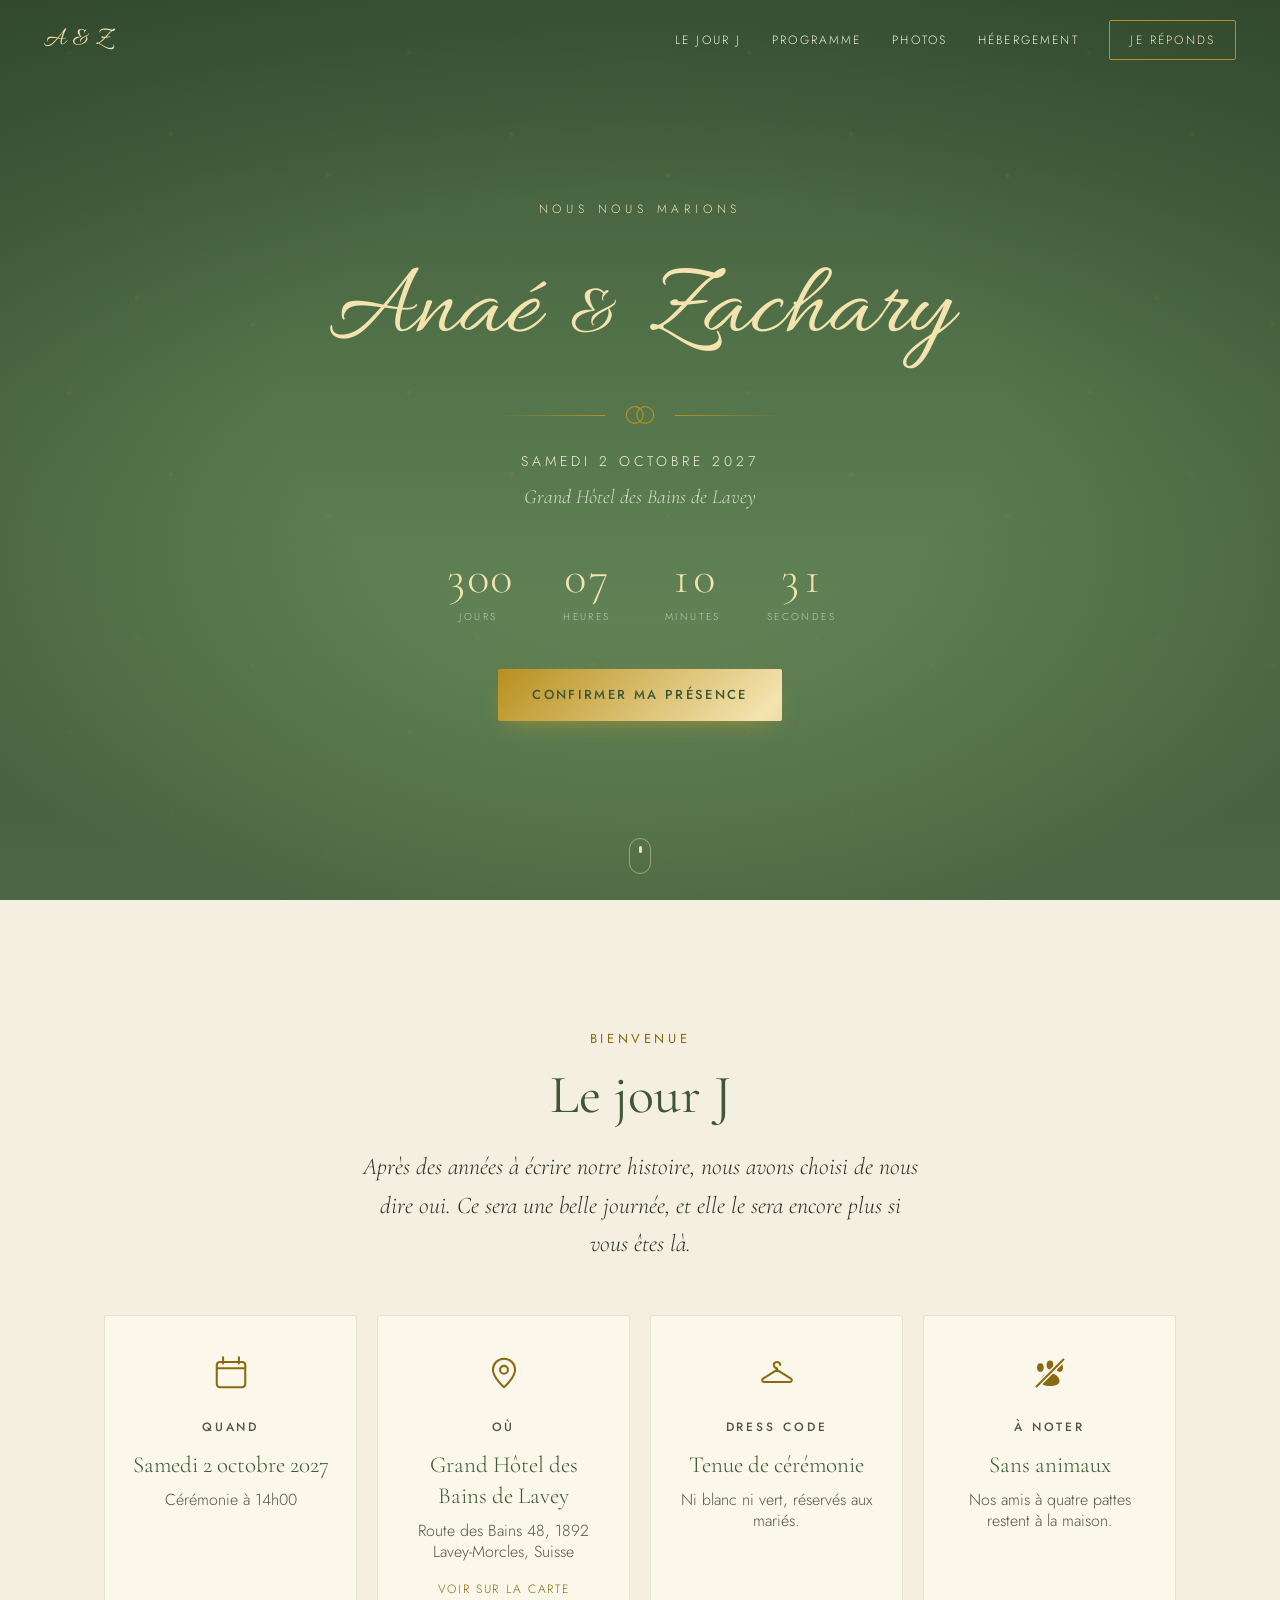
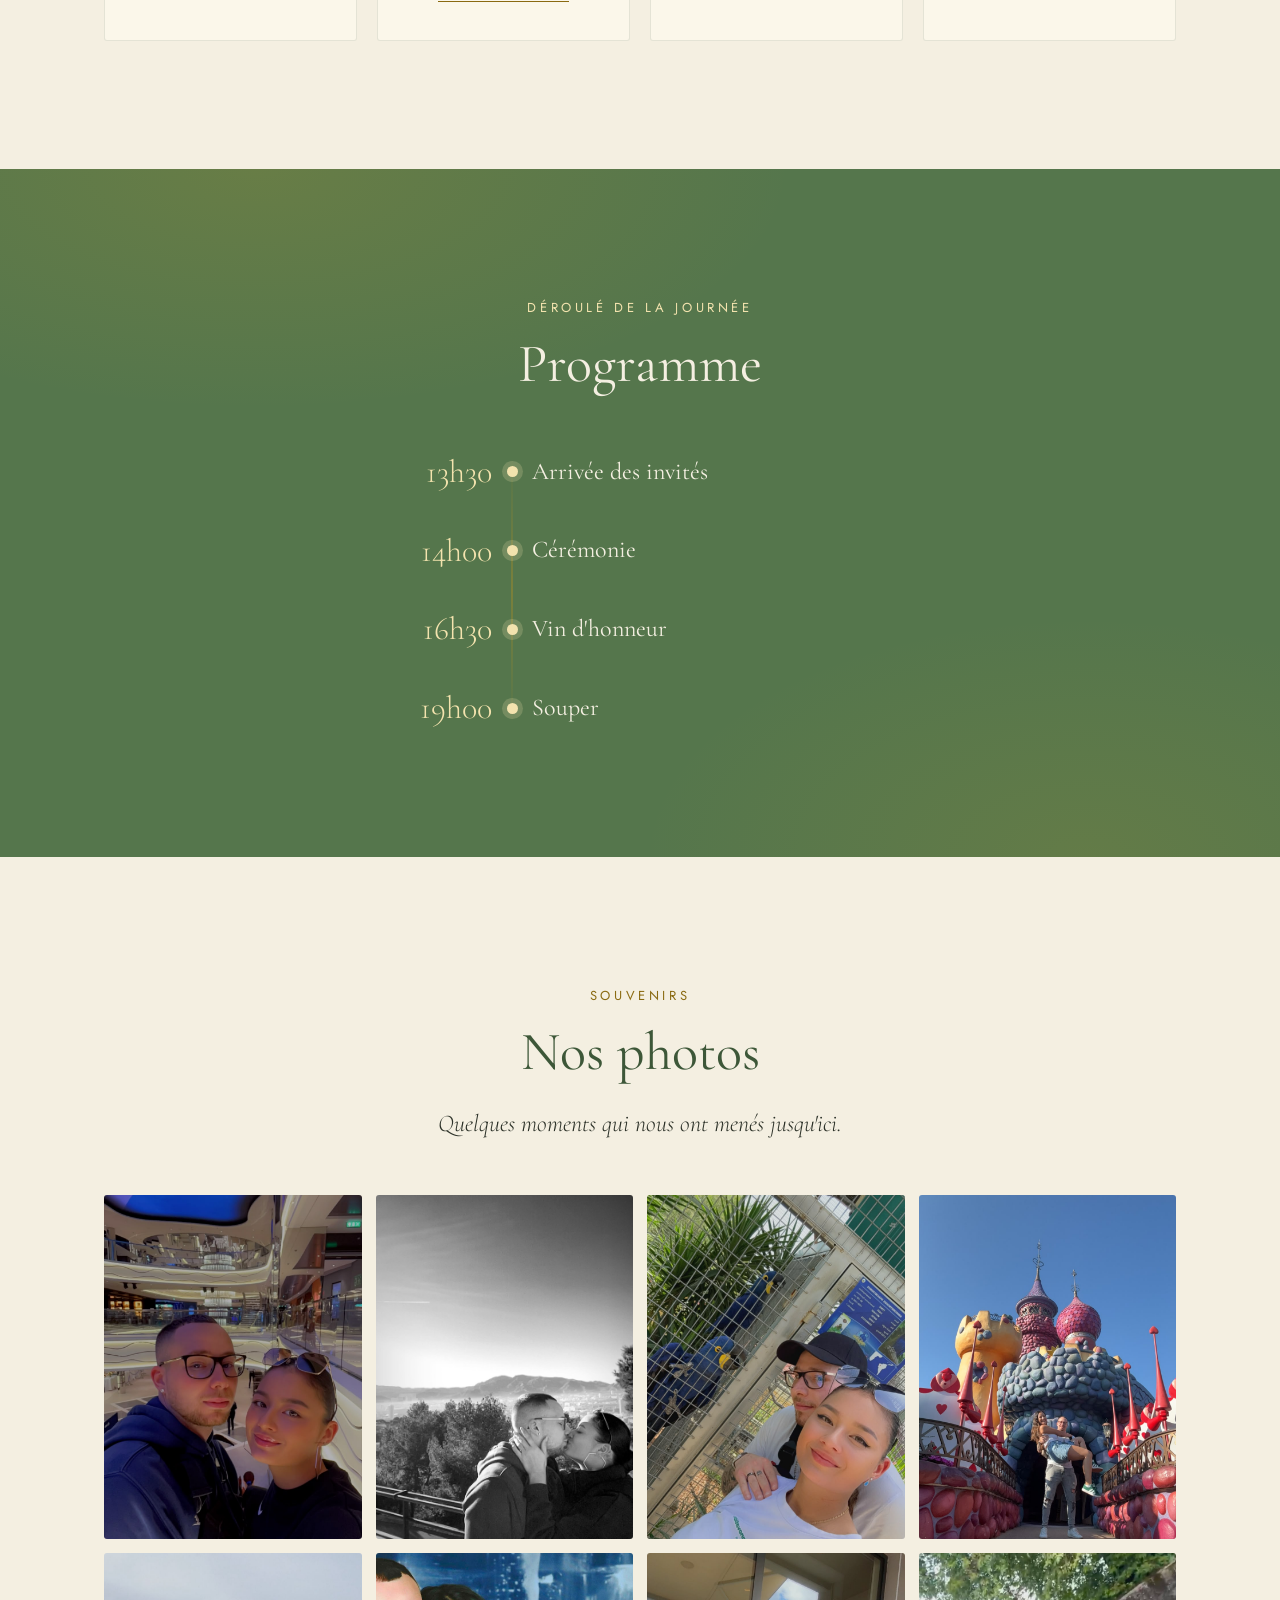
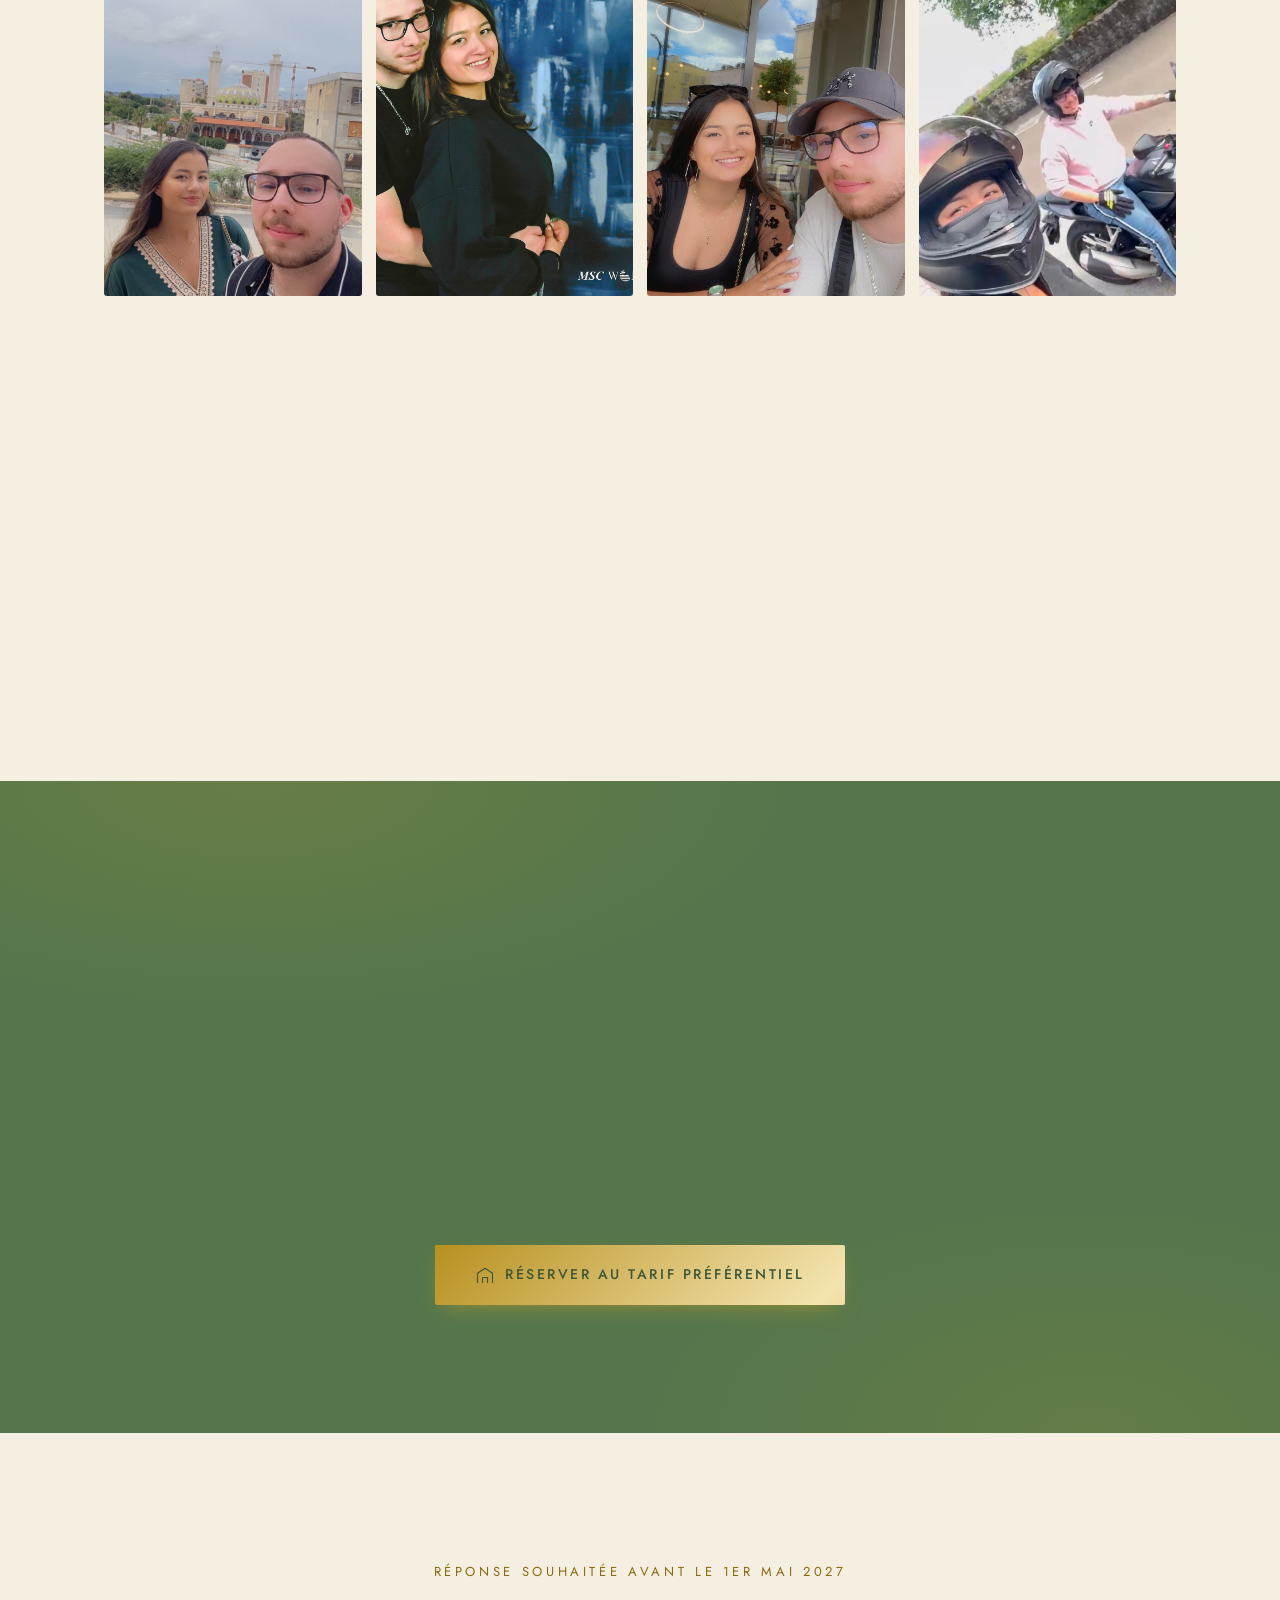
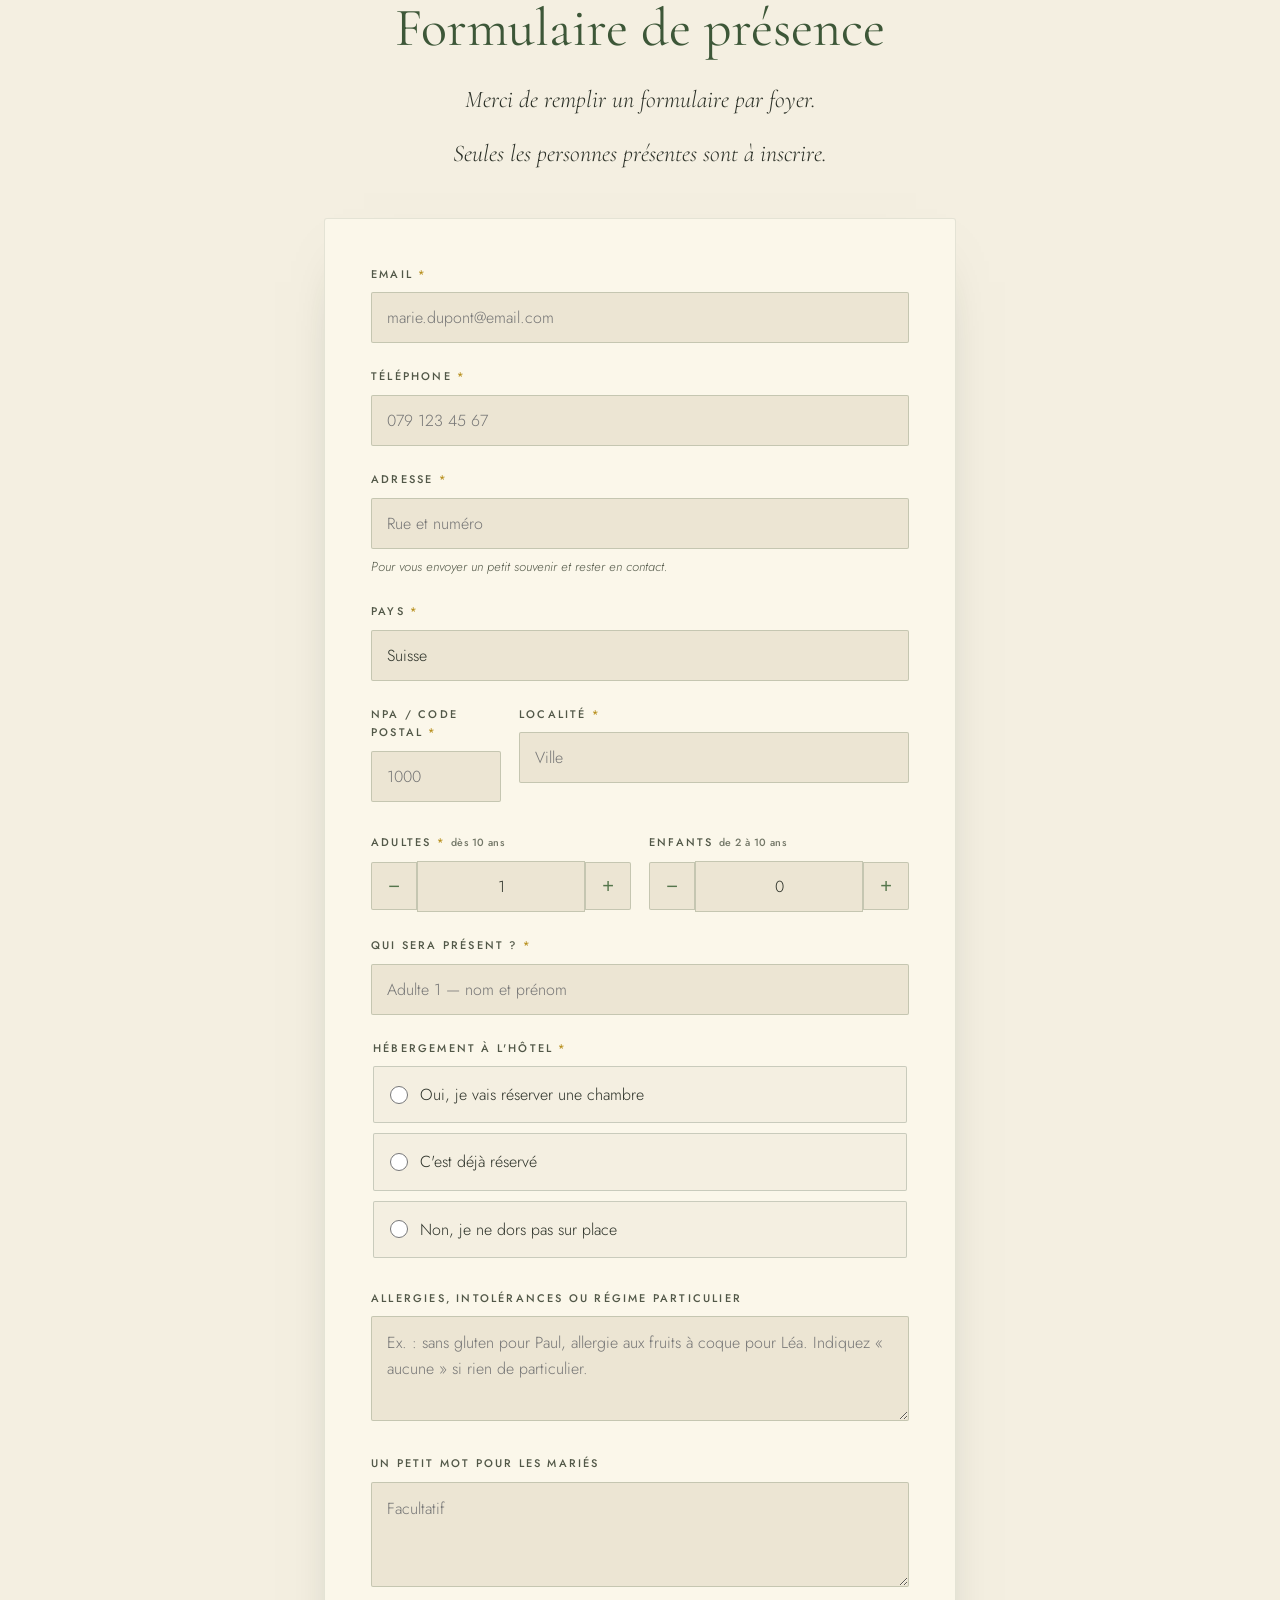
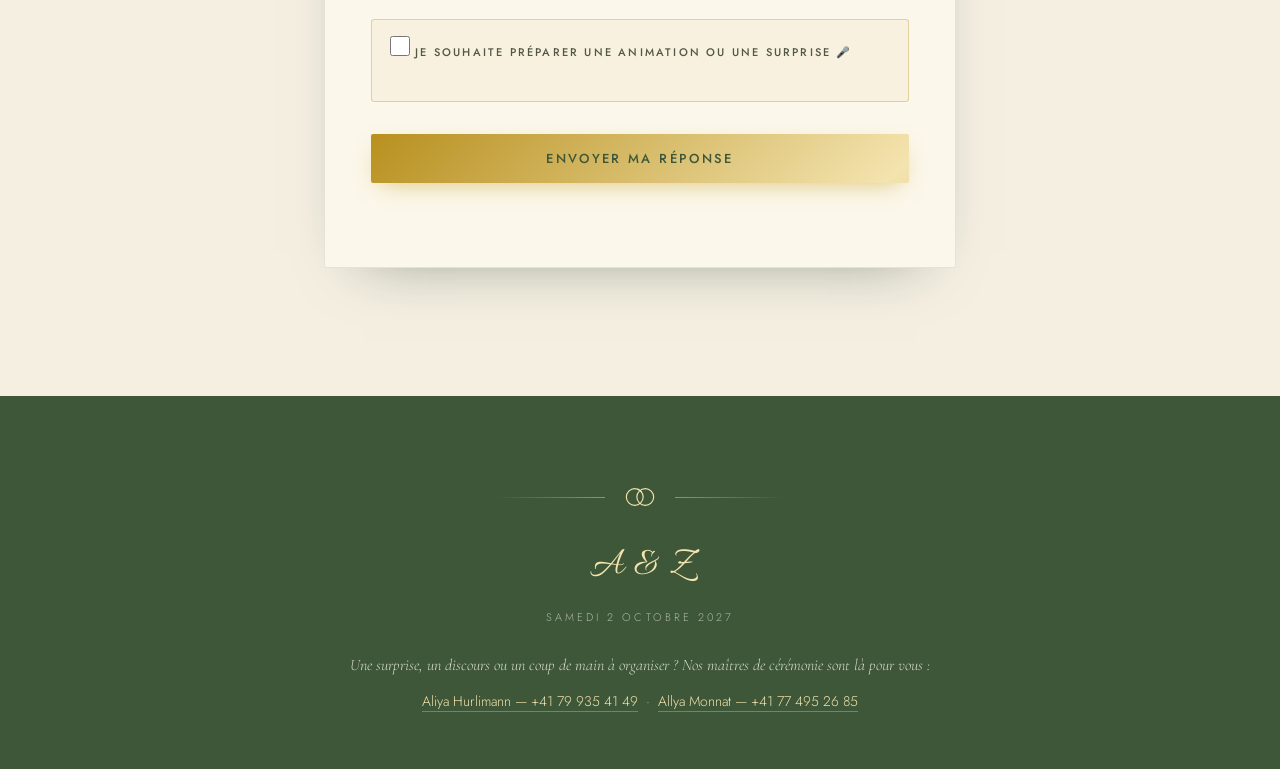
==== index.html @ f918224e "Add files via upload" ====
<!DOCTYPE html>
<html lang="fr">
<head>
<meta charset="utf-8">
<meta name="viewport" content="width=device-width, initial-scale=1">
<title>Notre mariage</title>
<meta name="description" content="Toutes les informations et le formulaire de présence pour notre mariage.">
<meta name="theme-color" content="#1f3d2b">

<link rel="preconnect" href="https://fonts.googleapis.com">
<link rel="preconnect" href="https://fonts.gstatic.com" crossorigin>
<link href="https://fonts.googleapis.com/css2?family=Cormorant+Garamond:ital,wght@0,300;0,400;0,600;1,300&family=Jost:wght@300;400;500&family=Allura&display=swap" rel="stylesheet">
<!-- Anti-cache : force le navigateur à charger la dernière version du style
     (évite qu'une ancienne version reste affichée après une mise à jour). -->
<script>document.write('<link rel="stylesheet" href="css/style.css?v=' + Date.now() + '">');</script>
<noscript><link rel="stylesheet" href="css/style.css"></noscript>
</head>
<body>

<!-- ================= ÉCRAN D'OUVERTURE ================= -->
<div class="curtain" id="curtain">
  <div class="curtain__inner">
    <span class="curtain__monogram" data-monogram></span>
    <span class="curtain__line"></span>
  </div>
</div>

<!-- ================= NAVIGATION ================= -->
<header class="nav" id="nav">
  <a href="#accueil" class="nav__brand" data-monogram></a>

  <button class="nav__burger" id="burger" aria-label="Ouvrir le menu" aria-expanded="false">
    <span></span><span></span><span></span>
  </button>

  <nav class="nav__links" id="navLinks">
    <a href="#histoire">Le jour J</a>
    <a href="#programme">Programme</a>
    <a href="#galerie">Photos</a>
    <a href="#hotel">Hébergement</a>
    <a href="#rsvp" class="nav__cta">Je réponds</a>
  </nav>
</header>

<!-- ================= HERO ================= -->
<section class="hero" id="accueil">
  <div class="hero__leaves" aria-hidden="true"></div>
  <div class="hero__vignette" aria-hidden="true"></div>

  <div class="hero__content">
    <p class="hero__kicker">Nous nous marions</p>

    <h1 class="hero__names">
      <span class="hero__name" data-mariee></span>
      <span class="hero__amp">&amp;</span>
      <span class="hero__name" data-marie></span>
    </h1>

    <div class="ornament" aria-hidden="true">
      <span class="ornament__line"></span>
      <svg viewBox="0 0 40 24" class="ornament__rings">
      <circle cx="15" cy="12" r="8"/>
      <circle cx="25" cy="12" r="8"/>
      <!-- petit arc redessiné : donne l'effet d'entrelacement -->
      <path d="M17.7 4.5 A8 8 0 0 1 21.6 7.4"/>
    </svg>
      <span class="ornament__line"></span>
    </div>

    <p class="hero__date" data-date-texte></p>
    <p class="hero__lieu" data-lieu></p>

    <!-- Compte à rebours -->
    <div class="countdown" id="countdown" aria-label="Compte à rebours">
      <div class="countdown__unit"><b id="cd-j">--</b><span>jours</span></div>
      <div class="countdown__unit"><b id="cd-h">--</b><span>heures</span></div>
      <div class="countdown__unit"><b id="cd-m">--</b><span>minutes</span></div>
      <div class="countdown__unit"><b id="cd-s">--</b><span>secondes</span></div>
    </div>

    <a href="#rsvp" class="btn btn--gold hero__btn">Confirmer ma présence</a>
  </div>

  <a href="#histoire" class="hero__scroll" aria-label="Descendre">
    <span></span>
  </a>
</section>

<!-- ================= MOT D'ACCUEIL ================= -->
<section class="section section--cream" id="histoire">
  <div class="wrap wrap--narrow center">
    <p class="eyebrow reveal">Bienvenue</p>
    <h2 class="h2 reveal">Le jour J</h2>
    <p class="lead reveal" data-mot-accueil></p>
  </div>

  <div class="wrap">
    <div class="cards">
      <article class="card reveal">
        <svg class="card__icon" viewBox="0 0 24 24"><path d="M7 2v4M17 2v4M3 9h18M5 5h14a2 2 0 0 1 2 2v12a2 2 0 0 1-2 2H5a2 2 0 0 1-2-2V7a2 2 0 0 1 2-2z"/></svg>
        <h3>Quand</h3>
        <p data-date-texte></p>
        <p class="card__sub" data-heure></p>
      </article>

      <article class="card reveal">
        <svg class="card__icon" viewBox="0 0 24 24"><path d="M12 21s7-6.2 7-11a7 7 0 1 0-14 0c0 4.8 7 11 7 11z"/><circle cx="12" cy="10" r="2.5"/></svg>
        <h3>Où</h3>
        <p data-lieu-nom></p>
        <p class="card__sub" data-lieu-adresse></p>
        <a class="card__link" data-maps target="_blank" rel="noopener">Voir sur la carte</a>
      </article>

      <article class="card reveal">
        <!-- cintre -->
        <svg class="card__icon" viewBox="0 0 24 24">
          <path d="M12 10V9a2 2 0 1 1 2-2"/>
          <path d="M12 10 3.2 15.6c-1 .6-.5 2.1.6 2.1h16.4c1.1 0 1.6-1.5.6-2.1L12 10z"/>
        </svg>
        <h3>Dress code</h3>
        <p>Tenue de cérémonie</p>
        <p class="card__sub">Ni blanc ni vert, réservés aux mariés.</p>
      </article>

      <article class="card reveal">
        <!-- patte d'animal barrée -->
        <svg class="card__icon" viewBox="0 0 24 24">
          <g class="icon-plein">
            <ellipse cx="5.9" cy="8.6" rx="2.1" ry="2.7"/>
            <ellipse cx="12" cy="6.9" rx="2.1" ry="2.8"/>
            <ellipse cx="18.1" cy="8.6" rx="2.1" ry="2.7"/>
            <path d="M12 12.2c3.5 0 6 2.6 6 4.8 0 2.1-2.4 3.2-6 3.2s-6-1.1-6-3.2c0-2.2 2.5-4.8 6-4.8z"/>
          </g>
          <path class="icon-entaille" d="M3.5 20.5 20.5 3.5"/>
          <path d="M3.5 20.5 20.5 3.5"/>
        </svg>
        <h3>À noter</h3>
        <p>Sans animaux</p>
        <p class="card__sub">Nos amis à quatre pattes restent à la maison.</p>
      </article>
    </div>
  </div>
</section>

<!-- ================= PROGRAMME ================= -->
<section class="section section--green" id="programme">
  <div class="wrap wrap--narrow center">
    <p class="eyebrow eyebrow--light reveal">Déroulé de la journée</p>
    <h2 class="h2 h2--light reveal">Programme</h2>
  </div>

  <ol class="timeline wrap wrap--narrow" id="timeline"></ol>
</section>

<!-- ================= GALERIE ================= -->
<section class="section section--cream" id="galerie">
  <div class="wrap wrap--narrow center">
    <p class="eyebrow reveal">Souvenirs</p>
    <h2 class="h2 reveal">Nos photos</h2>
    <p class="lead reveal">Quelques moments qui nous ont menés jusqu'ici.</p>
  </div>

  <div class="gallery wrap" id="gallery"></div>
</section>

<!-- ================= HÔTEL / QR ================= -->
<section class="section section--green" id="hotel">
  <div class="wrap wrap--narrow center">
    <p class="eyebrow eyebrow--light reveal">Sur place</p>
    <h2 class="h2 h2--light reveal">Hébergement</h2>
    <p class="lead lead--light reveal" data-hotel-nom></p>
    <p class="lead lead--light reveal" data-hotel-texte></p>

    <div class="qr reveal" id="qrBlock"></div>
  </div>
</section>

<!-- ================= RSVP ================= -->
<section class="section section--cream" id="rsvp">
  <div class="wrap wrap--form">
    <div class="center">
      <p class="eyebrow reveal">Réponse souhaitée avant le <span data-deadline></span></p>
      <h2 class="h2 reveal">Formulaire de présence</h2>
      <p class="lead reveal">Merci de remplir un formulaire par foyer.</p>
      <p class="lead reveal">Seules les personnes présentes sont à inscrire.</p>
    </div>

    <form class="form reveal" id="rsvpForm" novalidate>

      <div class="field">
        <label for="email">Email <span class="req">*</span></label>
        <input type="email" id="email" name="email" autocomplete="email" required
               placeholder="marie.dupont@email.com">
        <small class="err" data-err-for="email"></small>
      </div>

      <div class="field">
        <label for="telephone">Téléphone <span class="req">*</span></label>
        <input type="tel" id="telephone" name="telephone" autocomplete="tel" required
               placeholder="079 123 45 67">
        <small class="err" data-err-for="telephone"></small>
      </div>

      <div class="field">
        <label for="adresse">Adresse <span class="req">*</span></label>
        <input type="text" id="adresse" name="adresse" autocomplete="street-address" required
               placeholder="Rue et numéro">
        <small class="hint">Pour vous envoyer un petit souvenir et rester en contact.</small>
        <small class="err" data-err-for="adresse"></small>
      </div>

      <div class="field">
        <label for="pays">Pays <span class="req">*</span></label>
        <input type="text" id="pays" name="pays" list="pays-list" autocomplete="country-name"
               required value="Suisse">
        <datalist id="pays-list">
          <option value="Suisse"></option>
          <option value="France"></option>
          <option value="Algérie"></option>
          <option value="Belgique"></option>
          <option value="Allemagne"></option>
          <option value="Italie"></option>
          <option value="Espagne"></option>
          <option value="Portugal"></option>
          <option value="Luxembourg"></option>
        </datalist>
        <small class="err" data-err-for="pays"></small>
      </div>

      <div class="grid-npa">
        <div class="field">
          <label for="npa">NPA / Code postal <span class="req">*</span></label>
          <input type="text" id="npa" name="npa" inputmode="numeric" maxlength="6"
                 autocomplete="postal-code" required placeholder="1000">
          <small class="err" data-err-for="npa"></small>
        </div>
        <div class="field">
          <label for="localite">Localité <span class="req">*</span></label>
          <input type="text" id="localite" name="localite" autocomplete="address-level2"
                 required placeholder="Ville">
          <small class="hint" id="npaHint"></small>
          <small class="err" data-err-for="localite"></small>
        </div>
      </div>

      <div id="blocPresent">

        <div class="grid-2">
          <div class="field">
            <label for="adultes">Adultes <span class="req">*</span> <em class="lbl-note">dès 10 ans</em></label>
            <div class="stepper">
              <button type="button" class="stepper__btn" data-step="adultes" data-dir="-1" aria-label="Moins">−</button>
              <input type="number" id="adultes" name="adultes" min="0" max="20" value="1" inputmode="numeric">
              <button type="button" class="stepper__btn" data-step="adultes" data-dir="1" aria-label="Plus">+</button>
            </div>
          </div>

          <div class="field">
            <label for="enfants">Enfants <em class="lbl-note">de 2 à 10 ans</em></label>
            <div class="stepper">
              <button type="button" class="stepper__btn" data-step="enfants" data-dir="-1" aria-label="Moins">−</button>
              <input type="number" id="enfants" name="enfants" min="0" max="20" value="0" inputmode="numeric">
              <button type="button" class="stepper__btn" data-step="enfants" data-dir="1" aria-label="Plus">+</button>
            </div>
          </div>
        </div>

        <!-- Champs générés automatiquement selon les compteurs ci-dessus -->
        <div class="field" id="champAdultes">
          <label>Qui sera présent ? <span class="req">*</span></label>
          <div class="invites" id="listeAdultes"></div>
          <small class="err" data-err-for="invites"></small>
        </div>

        <div class="field" id="champEnfants" hidden>
          <label>Les enfants <span class="req">*</span></label>
          <div class="invites" id="listeEnfants"></div>
          <small class="hint">L'âge nous permet de prévoir les menus adaptés.</small>
        </div>

        <fieldset class="field field--choice">
          <legend>Hébergement à l'hôtel <span class="req">*</span></legend>
          <div class="choices">
            <label class="choice">
              <input type="radio" name="hotel" value="Oui, va réserver" required>
              <span>Oui, je vais réserver une chambre</span>
            </label>
            <label class="choice">
              <input type="radio" name="hotel" value="Déjà réservé">
              <span>C'est déjà réservé</span>
            </label>
            <label class="choice">
              <input type="radio" name="hotel" value="Non">
              <span>Non, je ne dors pas sur place</span>
            </label>
          </div>
          <small class="err" data-err-for="hotel"></small>
        </fieldset>

        <div class="field">
          <label for="allergies">Allergies, intolérances ou régime particulier</label>
          <textarea id="allergies" name="allergies" rows="3"
                    placeholder="Ex. : sans gluten pour Paul, allergie aux fruits à coque pour Léa. Indiquez « aucune » si rien de particulier."></textarea>
        </div>
      </div>

      <div class="field">
        <label for="message">Un petit mot pour les mariés</label>
        <textarea id="message" name="message" rows="3" placeholder="Facultatif"></textarea>
      </div>

      <div class="field field--anim">
        <label class="check">
          <input type="checkbox" id="veutAnimer" name="veutAnimer">
          <span>Je souhaite préparer une animation ou une surprise 🎤</span>
        </label>
        <div id="blocAnim" class="collapse">
          <div class="anim__inner">
            <textarea id="animation" name="animation" rows="3"
              placeholder="Décrivez votre idée : discours, chanson, sketch, surprise… Les maîtres de cérémonie vous recontacteront."></textarea>
            <small class="hint">🤫 Confidentiel : visible uniquement par les maîtres de cérémonie, jamais par les mariés.</small>
            <small class="err" data-err-for="animation"></small>
          </div>
        </div>
      </div>

      <button type="submit" class="btn btn--gold btn--full" id="submitBtn">
        <span class="btn__label">Envoyer ma réponse</span>
        <span class="btn__spinner" aria-hidden="true"></span>
      </button>

      <p class="form__status" id="formStatus" role="status" aria-live="polite"></p>
    </form>

    <!-- Écran de confirmation -->
    <div class="thanks" id="thanks" hidden>
      <svg class="thanks__check" viewBox="0 0 52 52"><circle cx="26" cy="26" r="24"/><path d="M14 27l8 8 16-16"/></svg>
      <h3>Merci !</h3>
      <p id="thanksMsg"></p>
      <button type="button" class="btn btn--ghost" id="againBtn">Envoyer une autre réponse</button>
    </div>
  </div>
</section>

<!-- ================= PIED DE PAGE ================= -->
<footer class="footer">
  <div class="ornament ornament--light" aria-hidden="true">
    <span class="ornament__line"></span>
    <svg viewBox="0 0 40 24" class="ornament__rings">
      <circle cx="15" cy="12" r="8"/>
      <circle cx="25" cy="12" r="8"/>
      <!-- petit arc redessiné : donne l'effet d'entrelacement -->
      <path d="M17.7 4.5 A8 8 0 0 1 21.6 7.4"/>
    </svg>
    <span class="ornament__line"></span>
  </div>
  <p class="footer__names" data-monogram></p>
  <p class="footer__date" data-date-texte></p>
  <p class="footer__contact" id="footerContact"></p>
</footer>

<!-- ================= LIGHTBOX GALERIE ================= -->
<div class="lightbox" id="lightbox" hidden>
  <button class="lightbox__close" aria-label="Fermer">&times;</button>
  <button class="lightbox__nav lightbox__nav--prev" aria-label="Précédente">&#8249;</button>
  <img id="lightboxImg" alt="">
  <button class="lightbox__nav lightbox__nav--next" aria-label="Suivante">&#8250;</button>
</div>

<!-- Anti-cache : recharge toujours la dernière version des scripts (contenu + logique). -->
<script>
  var _v = Date.now();
  document.write('<scr' + 'ipt src="js/config.js?v=' + _v + '"><\/scr' + 'ipt>');
  document.write('<scr' + 'ipt src="js/main.js?v=' + _v + '"><\/scr' + 'ipt>');
</script>
</body>
</html>
---- css/style.css ----
/* =====================================================================
   MARIAGE — thème vert & or
   ===================================================================== */

:root{
  /* verts matcha */
  --vert-profond:#3d5738;
  --vert:#55764c;
  --vert-clair:#6f9161;
  --vert-sauge:#a9c199;

  --or:#b8901f;
  --or-fonce:#8a6a11;   /* petits textes dorés sur fond crème */
  --or-clair:#f3e3ae;
  --or-pale:#f7edcb;

  --creme:#f4efe1;      /* fond des sections claires */
  --papier:#fbf7ea;     /* cartes et formulaire (jamais de blanc pur) */
  --creme-2:#ece5d3;    /* champs de saisie */
  --encre:#2c3128;
  --gris:#525848;

  --serif:"Cormorant Garamond",Georgia,serif;
  --sans:"Jost","Helvetica Neue",Arial,sans-serif;
  --script:"Allura",cursive;

  --max:1120px;
  --ease:cubic-bezier(.22,.61,.36,1);
}

*,*::before,*::after{box-sizing:border-box}

html{scroll-behavior:smooth}

body{
  margin:0;
  background:var(--creme);
  color:var(--encre);
  font-family:var(--sans);
  font-weight:300;
  font-size:17px;
  line-height:1.7;
  -webkit-font-smoothing:antialiased;
  overflow-x:hidden;
}

img{max-width:100%;display:block}

svg{fill:none;stroke:currentColor;stroke-width:1.4;stroke-linecap:round;stroke-linejoin:round}

/* ---------------------------------------------------------------- WRAP */
.wrap{width:100%;max-width:var(--max);margin-inline:auto;padding-inline:24px}
.wrap--narrow{max-width:820px}
.wrap--form{max-width:680px}
.center{text-align:center}

.section{padding:clamp(72px,10vw,130px) 0;position:relative}
.section--cream{background:var(--creme)}
.section--green{background:var(--vert);color:var(--creme)}

.section--green::before{
  content:"";position:absolute;inset:0;pointer-events:none;
  background:
    radial-gradient(60% 50% at 20% 0%,rgba(201,162,39,.16),transparent 70%),
    radial-gradient(50% 50% at 85% 100%,rgba(201,162,39,.12),transparent 70%);
}
.section--green>*{position:relative}

/* ------------------------------------------------------------- TYPO */
.eyebrow{
  font-size:13px;letter-spacing:.28em;text-transform:uppercase;
  color:var(--or-fonce);margin:0 0 14px;font-weight:400;
}
.eyebrow--light{color:var(--or-clair)}

.h2{
  font-family:var(--serif);
  font-size:clamp(34px,5.5vw,54px);
  font-weight:400;line-height:1.15;margin:0 0 22px;color:var(--vert-profond);
}
.h2--light{color:var(--creme)}

.lead{
  font-family:var(--serif);
  font-size:clamp(20px,2.4vw,24px);
  font-style:italic;color:var(--encre);
  max-width:56ch;margin:0 auto 16px;line-height:1.6;
}
.lead--light{color:rgba(250,246,238,.82)}

/* --------------------------------------------------------- ORNEMENT */
.ornament{display:flex;align-items:center;justify-content:center;gap:14px;margin:22px 0}
.ornament__line{height:1px;width:clamp(40px,12vw,110px);background:linear-gradient(90deg,transparent,var(--or))}
.ornament__line:last-child{background:linear-gradient(90deg,var(--or),transparent)}
.ornament__rings{width:42px;height:26px;color:var(--or);flex:none;stroke-width:1.1}
.ornament--light .ornament__rings{color:var(--or-clair)}

/* ------------------------------------------------------------ BOUTONS */
.btn{
  display:inline-flex;align-items:center;justify-content:center;gap:10px;
  padding:15px 34px;border:0;cursor:pointer;
  font-family:var(--sans);font-size:13px;font-weight:500;
  letter-spacing:.18em;text-transform:uppercase;text-decoration:none;
  border-radius:2px;position:relative;overflow:hidden;
  transition:transform .35s var(--ease),box-shadow .35s var(--ease);
}
.btn--gold{
  background:linear-gradient(135deg,var(--or) 0%,var(--or-clair) 50%,var(--or) 100%);
  background-size:200% 100%;
  color:var(--vert-profond);
  box-shadow:0 8px 24px -10px rgba(201,162,39,.7);
}
.btn--gold:hover{transform:translateY(-2px);background-position:100% 0;box-shadow:0 14px 30px -10px rgba(201,162,39,.85)}
.btn--gold:active{transform:translateY(0)}
.btn--full{width:100%;margin-top:8px}
.btn--ghost{
  background:transparent;color:var(--vert);
  border:1px solid var(--vert-sauge);
}
.btn--ghost:hover{background:var(--vert);color:var(--creme)}
.btn:disabled{opacity:.6;cursor:not-allowed;transform:none}

.btn__spinner{
  width:16px;height:16px;border-radius:50%;display:none;
  border:2px solid rgba(19,42,29,.25);border-top-color:var(--vert-profond);
  animation:spin .7s linear infinite;
}
.btn.is-loading .btn__spinner{display:block}
@keyframes spin{to{transform:rotate(360deg)}}

/* ============================================================ RIDEAU */
.curtain{
  position:fixed;inset:0;z-index:200;background:var(--vert-profond);
  display:grid;place-items:center;
  transition:opacity .8s var(--ease),visibility .8s;
}
.curtain.is-gone{opacity:0;visibility:hidden}
.curtain__inner{text-align:center}
.curtain__monogram{
  font-family:var(--script);font-size:clamp(46px,9vw,80px);color:var(--or-clair);
  display:block;opacity:0;animation:fadeUp .9s .15s var(--ease) forwards;
}
.curtain__line{
  display:block;height:1px;width:0;margin:18px auto 0;
  background:var(--or);animation:growLine .9s .5s var(--ease) forwards;
}
@keyframes fadeUp{from{opacity:0;transform:translateY(14px)}to{opacity:1;transform:none}}
@keyframes growLine{to{width:150px}}

/* ================================================================ NAV */
.nav{
  position:fixed;top:0;left:0;right:0;z-index:100;
  display:flex;align-items:center;justify-content:space-between;
  padding:20px clamp(20px,4vw,44px);
  transition:background .4s var(--ease),padding .4s var(--ease),box-shadow .4s var(--ease);
}
.nav.is-stuck{
  background:rgba(61,87,56,.95);
  backdrop-filter:blur(10px);
  padding-block:12px;
  box-shadow:0 1px 0 rgba(201,162,39,.28);
}
.nav__brand{
  font-family:var(--script);font-size:26px;color:var(--or-clair);
  text-decoration:none;line-height:1;
}
.nav__links{display:flex;align-items:center;gap:clamp(16px,2.4vw,32px)}
.nav__links a{
  color:var(--creme);text-decoration:none;
  font-size:12px;letter-spacing:.18em;text-transform:uppercase;
  position:relative;padding-block:4px;
}
.nav__links a::after{
  content:"";position:absolute;left:0;bottom:0;height:1px;width:0;
  background:var(--or-clair);transition:width .35s var(--ease);
}
.nav__links a:hover::after{width:100%}
.nav__cta{
  border:1px solid var(--or);color:var(--or-clair)!important;
  padding:9px 20px!important;border-radius:2px;
  transition:background .35s var(--ease),color .35s var(--ease);
}
.nav__cta::after{display:none}
.nav__cta:hover{background:var(--or);color:var(--vert-profond)!important}

.nav__burger{
  display:none;flex-direction:column;gap:5px;
  background:none;border:0;cursor:pointer;padding:8px;z-index:2;
}
.nav__burger span{
  width:24px;height:1.5px;background:var(--creme);
  transition:transform .3s var(--ease),opacity .3s var(--ease);
}
.nav.is-open .nav__burger span:nth-child(1){transform:translateY(6.5px) rotate(45deg)}
.nav.is-open .nav__burger span:nth-child(2){opacity:0}
.nav.is-open .nav__burger span:nth-child(3){transform:translateY(-6.5px) rotate(-45deg)}

@media(max-width:820px){
  .nav__burger{display:flex}
  .nav__links{
    position:fixed;inset:0;background:rgba(61,87,56,.985);
    flex-direction:column;justify-content:center;gap:30px;
    opacity:0;visibility:hidden;transition:opacity .4s var(--ease),visibility .4s;
  }
  .nav__links a{font-size:15px}
  .nav.is-open .nav__links{opacity:1;visibility:visible}
}

/* ============================================================== HERO */
.hero{
  min-height:100svh;position:relative;
  display:grid;place-items:center;text-align:center;
  background:
    linear-gradient(180deg,var(--vert-profond) 0%,var(--vert) 45%,var(--vert-clair) 100%);
  color:var(--creme);overflow:hidden;
}
/* motif de feuilles dorées, généré en CSS */
.hero__leaves{
  position:absolute;inset:-10%;opacity:.14;
  background-image:
    radial-gradient(circle at 12% 22%,var(--or) 0 2px,transparent 3px),
    radial-gradient(circle at 78% 14%,var(--or) 0 2px,transparent 3px),
    radial-gradient(circle at 34% 78%,var(--or) 0 2px,transparent 3px),
    radial-gradient(circle at 88% 66%,var(--or) 0 2px,transparent 3px),
    radial-gradient(circle at 58% 42%,var(--or) 0 1.5px,transparent 3px);
  background-size:340px 340px;
  animation:drift 34s linear infinite;
}
@keyframes drift{to{transform:translate3d(-340px,-340px,0)}}

.hero__vignette{
  position:absolute;inset:0;
  background:radial-gradient(70% 60% at 50% 45%,transparent 40%,rgba(40,60,36,.5) 100%);
}

.hero__content{position:relative;padding:110px 24px 90px;max-width:900px}

.hero__kicker{
  font-size:12px;letter-spacing:.4em;text-transform:uppercase;
  color:var(--or-clair);margin:0 0 26px;
  opacity:0;animation:fadeUp .9s .1s var(--ease) forwards;
}

.hero__names{
  font-family:var(--script);font-weight:400;
  font-size:clamp(44px,9.5vw,104px);
  line-height:1.3;margin:0;
  display:flex;flex-wrap:wrap;align-items:baseline;justify-content:center;
  gap:clamp(10px,2.5vw,30px);
}
.hero__name{color:var(--or-clair);opacity:0;animation:fadeUp 1s var(--ease) forwards}
.hero__name:nth-child(1){animation-delay:.25s}
.hero__name:nth-child(3){animation-delay:.55s}
.hero__amp{
  color:var(--or-clair);
  font-size:clamp(34px,6.5vw,72px);
  opacity:0;animation:fadeUp 1s .4s var(--ease) forwards;
}

.hero .ornament{opacity:0;animation:fadeUp .9s .7s var(--ease) forwards}

.hero__date{
  font-size:14px;letter-spacing:.28em;text-transform:uppercase;margin:6px 0 6px;
  opacity:0;animation:fadeUp .9s .8s var(--ease) forwards;
}
.hero__lieu{
  font-family:var(--serif);font-style:italic;font-size:20px;
  color:rgba(250,246,238,.78);margin:0 0 40px;
  opacity:0;animation:fadeUp .9s .9s var(--ease) forwards;
}
.hero__btn{opacity:0;animation:fadeUp .9s 1.15s var(--ease) forwards}

/* compte à rebours */
.countdown{
  display:flex;justify-content:center;gap:clamp(14px,4vw,42px);
  margin:0 0 44px;flex-wrap:wrap;
  opacity:0;animation:fadeUp .9s 1s var(--ease) forwards;
}
.countdown__unit{min-width:64px}
.countdown__unit b{
  display:block;font-family:var(--serif);font-weight:300;
  font-size:clamp(30px,5vw,46px);line-height:1;color:var(--or-clair);
  font-variant-numeric:tabular-nums;
}
.countdown__unit span{
  display:block;margin-top:8px;
  font-size:10px;letter-spacing:.24em;text-transform:uppercase;
  color:rgba(250,246,238,.62);
}

.hero__scroll{
  position:absolute;bottom:26px;left:50%;transform:translateX(-50%);
  width:22px;height:36px;border:1px solid rgba(240,226,184,.45);border-radius:12px;
  display:grid;place-items:start center;padding-top:7px;
}
.hero__scroll span{
  width:3px;height:7px;border-radius:2px;background:var(--or-clair);
  animation:scrollDot 1.8s var(--ease) infinite;
}
@keyframes scrollDot{0%{opacity:0;transform:translateY(0)}30%{opacity:1}100%{opacity:0;transform:translateY(12px)}}

/* ============================================================ REVEAL */
.reveal{opacity:0;transform:translateY(28px);transition:opacity .9s var(--ease),transform .9s var(--ease)}
.reveal.is-in{opacity:1;transform:none}

@media(prefers-reduced-motion:reduce){
  *,*::before,*::after{animation-duration:.01ms!important;animation-iteration-count:1!important;transition-duration:.01ms!important}
  .reveal{opacity:1;transform:none}
}

/* ============================================================= CARTES */
.cards{
  display:grid;gap:20px;margin-top:52px;
  grid-template-columns:repeat(auto-fit,minmax(240px,1fr));
}
.card{
  background:var(--papier);border:1px solid rgba(61,87,56,.12);
  padding:38px 26px;border-radius:3px;text-align:center;
  transition:transform .45s var(--ease),box-shadow .45s var(--ease),border-color .45s var(--ease);
}
.card:hover{transform:translateY(-6px);box-shadow:0 20px 40px -24px rgba(19,42,29,.5);border-color:rgba(201,162,39,.5)}
.card__icon{width:38px;height:38px;color:var(--or-fonce);margin:0 auto 16px;stroke-width:1.3}
/* aplats + trait « creusé » dans la couleur de la carte, pour rester lisible en petit */
.card__icon .icon-plein{fill:currentColor;stroke:none}
.card__icon .icon-entaille{stroke:var(--papier);stroke-width:3.2}
.card h3{
  font-family:var(--sans);font-size:12px;font-weight:500;
  letter-spacing:.24em;text-transform:uppercase;color:var(--gris);margin:0 0 12px;
}
.card p{margin:0;font-family:var(--serif);font-size:23px;color:var(--vert-profond);line-height:1.35}
.card__sub{
  font-size:16px!important;color:var(--gris)!important;
  margin-top:8px!important;font-style:normal;font-family:var(--sans)!important;
}
.card__link{
  display:inline-block;margin-top:16px;color:var(--or-fonce);
  font-size:12px;letter-spacing:.14em;text-transform:uppercase;text-decoration:none;
  border-bottom:1px solid currentColor;padding-bottom:2px;
}
.card__link:hover{color:var(--vert)}

/* =========================================================== TIMELINE */
.timeline{
  list-style:none;margin:56px auto 0;padding:0;position:relative;
  max-width:520px;
}
/* trait vertical aligné sur la colonne des pastilles */
.timeline::before{
  content:"";position:absolute;left:132px;top:6px;bottom:6px;width:1px;
  transform:translateX(-50%);
  background:linear-gradient(180deg,transparent,rgba(184,144,31,.75),transparent);
}
.tl{
  position:relative;padding:0 0 38px;
  display:grid;grid-template-columns:112px 40px 1fr;align-items:center;
}
.tl:last-child{padding-bottom:0}

.tl__heure{
  grid-column:1;text-align:right;
  font-family:var(--serif);font-size:clamp(24px,3.4vw,32px);color:var(--or-clair);
  line-height:1;
}
.tl__dot{
  grid-column:2;justify-self:center;width:11px;height:11px;border-radius:50%;
  background:var(--or-clair);box-shadow:0 0 0 5px rgba(243,227,174,.2);
}
.tl__body{grid-column:3;text-align:left}
.tl__body h3{
  font-family:var(--serif);font-weight:400;font-size:24px;margin:0;color:var(--creme);
}
.tl__body p{margin:4px 0 0;color:rgba(250,246,238,.68);font-size:16px}

@media(max-width:560px){
  .timeline::before{left:88px}
  .tl{grid-template-columns:72px 32px 1fr;padding-bottom:32px}
  .tl__heure{font-size:22px}
  .tl__body h3{font-size:20px}
}

/* ============================================================ GALERIE */
.gallery{
  display:grid;gap:14px;margin-top:52px;
  grid-template-columns:repeat(auto-fit,minmax(210px,1fr));
}
.gallery__item{
  position:relative;aspect-ratio:3/4;overflow:hidden;border-radius:3px;
  background:var(--creme-2);cursor:pointer;border:0;padding:0;
}
.gallery__item img{width:100%;height:100%;object-fit:cover;transition:transform .8s var(--ease)}
.gallery__item::after{
  content:"";position:absolute;inset:0;
  background:linear-gradient(180deg,transparent 55%,rgba(19,42,29,.45));
  opacity:0;transition:opacity .45s var(--ease);
}
.gallery__item:hover img{transform:scale(1.06)}
.gallery__item:hover::after{opacity:1}

/* cadres décoratifs quand aucune photo n'est encore ajoutée */
.gallery__placeholder{
  aspect-ratio:3/4;border:1px dashed rgba(201,162,39,.55);border-radius:3px;
  display:grid;place-items:center;text-align:center;padding:20px;
  background:linear-gradient(160deg,rgba(201,162,39,.05),transparent);
  color:var(--gris);
}
.gallery__placeholder svg{width:28px;height:28px;color:var(--or);margin:0 auto 10px}
.gallery__placeholder span{font-size:12px;letter-spacing:.16em;text-transform:uppercase}

/* --------------------------------------------------------- LIGHTBOX */
.lightbox{
  position:fixed;inset:0;z-index:150;background:rgba(12,24,16,.94);
  display:grid;place-items:center;padding:5vw;
  animation:fade .3s var(--ease);
}
.lightbox[hidden]{display:none}   /* l'attribut hidden doit gagner sur display:grid */
@keyframes fade{from{opacity:0}to{opacity:1}}
.lightbox img{max-width:100%;max-height:88vh;object-fit:contain;border-radius:2px}
.lightbox__close,.lightbox__nav{
  position:absolute;background:none;border:0;color:var(--creme);
  cursor:pointer;line-height:1;opacity:.75;transition:opacity .25s,transform .25s;
}
.lightbox__close:hover,.lightbox__nav:hover{opacity:1;transform:scale(1.12)}
.lightbox__close{top:20px;right:26px;font-size:44px}
.lightbox__nav{top:50%;transform:translateY(-50%);font-size:62px;padding:0 18px}
.lightbox__nav--prev{left:0}
.lightbox__nav--next{right:0}

/* ================================================================ QR */
.qr{margin-top:46px;display:flex;flex-direction:column;align-items:center;gap:18px}
.hotel__btn{padding:18px 40px;font-size:14px}
.hotel__btn-ico{width:20px;height:20px;stroke:var(--vert-profond);flex:none}
.qr__frame{
  background:#fff;padding:22px;border-radius:4px;
  box-shadow:0 22px 50px -26px rgba(0,0,0,.7);
  position:relative;
}
.qr__frame::before{
  content:"";position:absolute;inset:-6px;border:1px solid rgba(201,162,39,.55);border-radius:6px;
}
.qr__frame img{width:min(240px,60vw);height:auto}
.qr__soon{
  border:1px dashed rgba(240,226,184,.5);border-radius:4px;
  padding:44px 34px;max-width:420px;text-align:center;
  background:rgba(255,255,255,.04);
}
.qr__soon svg{width:32px;height:32px;color:var(--or-clair);margin:0 auto 14px}
.qr__soon p{margin:0;font-family:var(--serif);font-style:italic;font-size:19px;color:rgba(250,246,238,.8)}
.qr__meta{margin:0;font-size:14px;color:rgba(250,246,238,.7)}
.qr__meta a{color:var(--or-clair)}

/* ============================================================== FORM */
.form{
  background:var(--papier);border:1px solid rgba(61,87,56,.12);
  padding:clamp(26px,5vw,46px);border-radius:3px;margin-top:44px;
  box-shadow:0 24px 60px -40px rgba(19,42,29,.55);
}
.field{margin-bottom:24px;border:0;padding:0}
.field label,.field legend{
  display:block;font-size:11px;font-weight:500;letter-spacing:.2em;
  text-transform:uppercase;color:var(--gris);margin-bottom:9px;padding:0;
}
.req{color:var(--or)}

.field input[type=text],
.field input[type=email],
.field input[type=tel],
.field input[type=number],
.field textarea{
  width:100%;padding:13px 15px;
  border:1px solid rgba(61,87,56,.22);border-radius:2px;
  background:var(--creme-2);
  font-family:var(--sans);font-size:16px;font-weight:300;color:var(--encre);
  transition:border-color .3s var(--ease),box-shadow .3s var(--ease),background .3s;
}
.field textarea{resize:vertical;line-height:1.6}
.field input:focus,.field textarea:focus{
  outline:0;border-color:var(--or);background:var(--papier);
  box-shadow:0 0 0 3px rgba(184,144,31,.18);
}
.field input.is-error,.field textarea.is-error{border-color:#b4453a}
.hint{display:block;margin-top:7px;font-size:13px;color:var(--gris);font-style:italic}
.lbl-note{
  font-style:normal;text-transform:none;letter-spacing:.04em;
  color:var(--gris);opacity:.8;font-size:10.5px;
}

/* liste des invités générée dynamiquement */
.invites{display:flex;flex-direction:column;gap:10px}
.invite{display:grid;grid-template-columns:1fr;gap:10px;animation:fadeUp .4s var(--ease)}
.invite--enfant{grid-template-columns:1fr 104px}
.invite input{width:100%}
@media(max-width:420px){.invite--enfant{grid-template-columns:1fr 84px}}
.err{display:block;margin-top:7px;font-size:13px;color:#b4453a;min-height:0}

.choices{display:flex;flex-direction:column;gap:10px}
.field .choice{
  display:flex;align-items:center;gap:12px;cursor:pointer;
  padding:14px 16px;border:1px solid rgba(31,61,43,.2);border-radius:2px;
  background:var(--creme);transition:border-color .3s var(--ease),background .3s var(--ease);
  font-size:16px;text-transform:none;letter-spacing:normal;color:var(--encre);
  margin:0;font-weight:300;
}
.choice:hover{border-color:var(--or)}
.choice input{accent-color:var(--or);width:18px;height:18px;flex:none;margin:0}
.choice:has(input:checked){border-color:var(--or);background:rgba(201,162,39,.08)}

/* accordéon présence */
.collapse{
  display:grid;grid-template-rows:0fr;opacity:0;
  transition:grid-template-rows .5s var(--ease),opacity .4s var(--ease);
}
.collapse>*{overflow:hidden;min-height:0}
.collapse.is-open{grid-template-rows:1fr;opacity:1}

/* case « je souhaite animer » */
.field--anim{
  border:1px solid rgba(184,144,31,.35);border-radius:3px;
  padding:16px 18px;background:rgba(184,144,31,.05);
}
.check{
  display:flex;align-items:center;gap:12px;cursor:pointer;margin:0;
  font-size:16px;color:var(--encre);text-transform:none;letter-spacing:normal;font-weight:400;
}
.check input{accent-color:var(--or);width:20px;height:20px;flex:none;margin:0;cursor:pointer}
.anim__inner{padding-top:14px}

.grid-2{display:grid;gap:18px;grid-template-columns:1fr 1fr}
@media(max-width:520px){.grid-2{grid-template-columns:1fr}}

.grid-npa{display:grid;gap:18px;grid-template-columns:130px 1fr}
@media(max-width:420px){.grid-npa{grid-template-columns:110px 1fr}}

.stepper{display:flex;align-items:center;gap:0}
.stepper input{
  text-align:center;border-radius:0!important;
  -moz-appearance:textfield;
}
.stepper input::-webkit-outer-spin-button,
.stepper input::-webkit-inner-spin-button{-webkit-appearance:none;margin:0}
.stepper__btn{
  width:46px;height:48px;flex:none;cursor:pointer;
  background:var(--creme-2);border:1px solid rgba(61,87,56,.22);
  color:var(--vert);font-size:20px;line-height:1;
  transition:background .25s,color .25s;
}
.stepper__btn:hover{background:var(--vert);color:var(--creme);border-color:var(--vert)}
.stepper__btn:first-child{border-radius:2px 0 0 2px}
.stepper__btn:last-child{border-radius:0 2px 2px 0}

.form__status{
  margin:16px 0 0;text-align:center;font-size:15px;min-height:22px;
}
.form__status.is-error{color:#b4453a}
.form__status.is-info{color:var(--gris);font-style:italic}

/* --------------------------------------------------------- MERCI */
.thanks{
  background:var(--papier);border:1px solid rgba(184,144,31,.4);
  padding:clamp(36px,6vw,60px);border-radius:3px;margin-top:44px;text-align:center;
  animation:fadeUp .7s var(--ease);
}
.thanks__check{width:64px;height:64px;color:var(--or);margin:0 auto 20px;stroke-width:2}
.thanks__check circle{stroke-dasharray:151;stroke-dashoffset:151;animation:draw .7s var(--ease) forwards}
.thanks__check path{stroke-dasharray:36;stroke-dashoffset:36;animation:draw .5s .6s var(--ease) forwards}
@keyframes draw{to{stroke-dashoffset:0}}
.thanks h3{font-family:var(--serif);font-weight:300;font-size:38px;margin:0 0 10px;color:var(--vert)}
.thanks p{margin:0 0 26px;color:var(--gris);font-family:var(--serif);font-style:italic;font-size:19px}

/* ============================================================ FOOTER */
.footer{
  background:var(--vert-profond);color:var(--creme);
  text-align:center;padding:66px 24px 54px;
}
.footer__names{font-family:var(--script);font-size:40px;color:var(--or-clair);margin:0 0 8px}
.footer__date{
  margin:0;font-size:11px;letter-spacing:.28em;text-transform:uppercase;
  color:rgba(250,246,238,.6);
}
.footer__contact{margin:22px 0 0;font-size:14px;color:rgba(250,246,238,.72);line-height:2}
.footer__contact-intro{display:inline-block;margin-bottom:6px;font-style:italic;font-family:var(--serif);font-size:16px;color:rgba(250,246,238,.82)}
.footer__contact a{color:var(--or-clair);text-decoration:none;border-bottom:1px solid rgba(227,199,106,.4)}
---- css/style.css ----
/* =====================================================================
   MARIAGE — thème vert & or
   ===================================================================== */

:root{
  /* verts matcha */
  --vert-profond:#3d5738;
  --vert:#55764c;
  --vert-clair:#6f9161;
  --vert-sauge:#a9c199;

  --or:#b8901f;
  --or-fonce:#8a6a11;   /* petits textes dorés sur fond crème */
  --or-clair:#f3e3ae;
  --or-pale:#f7edcb;

  --creme:#f4efe1;      /* fond des sections claires */
  --papier:#fbf7ea;     /* cartes et formulaire (jamais de blanc pur) */
  --creme-2:#ece5d3;    /* champs de saisie */
  --encre:#2c3128;
  --gris:#525848;

  --serif:"Cormorant Garamond",Georgia,serif;
  --sans:"Jost","Helvetica Neue",Arial,sans-serif;
  --script:"Allura",cursive;

  --max:1120px;
  --ease:cubic-bezier(.22,.61,.36,1);
}

*,*::before,*::after{box-sizing:border-box}

html{scroll-behavior:smooth}

body{
  margin:0;
  background:var(--creme);
  color:var(--encre);
  font-family:var(--sans);
  font-weight:300;
  font-size:17px;
  line-height:1.7;
  -webkit-font-smoothing:antialiased;
  overflow-x:hidden;
}

img{max-width:100%;display:block}

svg{fill:none;stroke:currentColor;stroke-width:1.4;stroke-linecap:round;stroke-linejoin:round}

/* ---------------------------------------------------------------- WRAP */
.wrap{width:100%;max-width:var(--max);margin-inline:auto;padding-inline:24px}
.wrap--narrow{max-width:820px}
.wrap--form{max-width:680px}
.center{text-align:center}

.section{padding:clamp(72px,10vw,130px) 0;position:relative}
.section--cream{background:var(--creme)}
.section--green{background:var(--vert);color:var(--creme)}

.section--green::before{
  content:"";position:absolute;inset:0;pointer-events:none;
  background:
    radial-gradient(60% 50% at 20% 0%,rgba(201,162,39,.16),transparent 70%),
    radial-gradient(50% 50% at 85% 100%,rgba(201,162,39,.12),transparent 70%);
}
.section--green>*{position:relative}

/* ------------------------------------------------------------- TYPO */
.eyebrow{
  font-size:13px;letter-spacing:.28em;text-transform:uppercase;
  color:var(--or-fonce);margin:0 0 14px;font-weight:400;
}
.eyebrow--light{color:var(--or-clair)}

.h2{
  font-family:var(--serif);
  font-size:clamp(34px,5.5vw,54px);
  font-weight:400;line-height:1.15;margin:0 0 22px;color:var(--vert-profond);
}
.h2--light{color:var(--creme)}

.lead{
  font-family:var(--serif);
  font-size:clamp(20px,2.4vw,24px);
  font-style:italic;color:var(--encre);
  max-width:56ch;margin:0 auto 16px;line-height:1.6;
}
.lead--light{color:rgba(250,246,238,.82)}

/* --------------------------------------------------------- ORNEMENT */
.ornament{display:flex;align-items:center;justify-content:center;gap:14px;margin:22px 0}
.ornament__line{height:1px;width:clamp(40px,12vw,110px);background:linear-gradient(90deg,transparent,var(--or))}
.ornament__line:last-child{background:linear-gradient(90deg,var(--or),transparent)}
.ornament__rings{width:42px;height:26px;color:var(--or);flex:none;stroke-width:1.1}
.ornament--light .ornament__rings{color:var(--or-clair)}

/* ------------------------------------------------------------ BOUTONS */
.btn{
  display:inline-flex;align-items:center;justify-content:center;gap:10px;
  padding:15px 34px;border:0;cursor:pointer;
  font-family:var(--sans);font-size:13px;font-weight:500;
  letter-spacing:.18em;text-transform:uppercase;text-decoration:none;
  border-radius:2px;position:relative;overflow:hidden;
  transition:transform .35s var(--ease),box-shadow .35s var(--ease);
}
.btn--gold{
  background:linear-gradient(135deg,var(--or) 0%,var(--or-clair) 50%,var(--or) 100%);
  background-size:200% 100%;
  color:var(--vert-profond);
  box-shadow:0 8px 24px -10px rgba(201,162,39,.7);
}
.btn--gold:hover{transform:translateY(-2px);background-position:100% 0;box-shadow:0 14px 30px -10px rgba(201,162,39,.85)}
.btn--gold:active{transform:translateY(0)}
.btn--full{width:100%;margin-top:8px}
.btn--ghost{
  background:transparent;color:var(--vert);
  border:1px solid var(--vert-sauge);
}
.btn--ghost:hover{background:var(--vert);color:var(--creme)}
.btn:disabled{opacity:.6;cursor:not-allowed;transform:none}

.btn__spinner{
  width:16px;height:16px;border-radius:50%;display:none;
  border:2px solid rgba(19,42,29,.25);border-top-color:var(--vert-profond);
  animation:spin .7s linear infinite;
}
.btn.is-loading .btn__spinner{display:block}
@keyframes spin{to{transform:rotate(360deg)}}

/* ============================================================ RIDEAU */
.curtain{
  position:fixed;inset:0;z-index:200;background:var(--vert-profond);
  display:grid;place-items:center;
  transition:opacity .8s var(--ease),visibility .8s;
}
.curtain.is-gone{opacity:0;visibility:hidden}
.curtain__inner{text-align:center}
.curtain__monogram{
  font-family:var(--script);font-size:clamp(46px,9vw,80px);color:var(--or-clair);
  display:block;opacity:0;animation:fadeUp .9s .15s var(--ease) forwards;
}
.curtain__line{
  display:block;height:1px;width:0;margin:18px auto 0;
  background:var(--or);animation:growLine .9s .5s var(--ease) forwards;
}
@keyframes fadeUp{from{opacity:0;transform:translateY(14px)}to{opacity:1;transform:none}}
@keyframes growLine{to{width:150px}}

/* ================================================================ NAV */
.nav{
  position:fixed;top:0;left:0;right:0;z-index:100;
  display:flex;align-items:center;justify-content:space-between;
  padding:20px clamp(20px,4vw,44px);
  transition:background .4s var(--ease),padding .4s var(--ease),box-shadow .4s var(--ease);
}
.nav.is-stuck{
  background:rgba(61,87,56,.95);
  backdrop-filter:blur(10px);
  padding-block:12px;
  box-shadow:0 1px 0 rgba(201,162,39,.28);
}
.nav__brand{
  font-family:var(--script);font-size:26px;color:var(--or-clair);
  text-decoration:none;line-height:1;
}
.nav__links{display:flex;align-items:center;gap:clamp(16px,2.4vw,32px)}
.nav__links a{
  color:var(--creme);text-decoration:none;
  font-size:12px;letter-spacing:.18em;text-transform:uppercase;
  position:relative;padding-block:4px;
}
.nav__links a::after{
  content:"";position:absolute;left:0;bottom:0;height:1px;width:0;
  background:var(--or-clair);transition:width .35s var(--ease);
}
.nav__links a:hover::after{width:100%}
.nav__cta{
  border:1px solid var(--or);color:var(--or-clair)!important;
  padding:9px 20px!important;border-radius:2px;
  transition:background .35s var(--ease),color .35s var(--ease);
}
.nav__cta::after{display:none}
.nav__cta:hover{background:var(--or);color:var(--vert-profond)!important}

.nav__burger{
  display:none;flex-direction:column;gap:5px;
  background:none;border:0;cursor:pointer;padding:8px;z-index:2;
}
.nav__burger span{
  width:24px;height:1.5px;background:var(--creme);
  transition:transform .3s var(--ease),opacity .3s var(--ease);
}
.nav.is-open .nav__burger span:nth-child(1){transform:translateY(6.5px) rotate(45deg)}
.nav.is-open .nav__burger span:nth-child(2){opacity:0}
.nav.is-open .nav__burger span:nth-child(3){transform:translateY(-6.5px) rotate(-45deg)}

@media(max-width:820px){
  .nav__burger{display:flex}
  .nav__links{
    position:fixed;inset:0;background:rgba(61,87,56,.985);
    flex-direction:column;justify-content:center;gap:30px;
    opacity:0;visibility:hidden;transition:opacity .4s var(--ease),visibility .4s;
  }
  .nav__links a{font-size:15px}
  .nav.is-open .nav__links{opacity:1;visibility:visible}
}

/* ============================================================== HERO */
.hero{
  min-height:100svh;position:relative;
  display:grid;place-items:center;text-align:center;
  background:
    linear-gradient(180deg,var(--vert-profond) 0%,var(--vert) 45%,var(--vert-clair) 100%);
  color:var(--creme);overflow:hidden;
}
/* motif de feuilles dorées, généré en CSS */
.hero__leaves{
  position:absolute;inset:-10%;opacity:.14;
  background-image:
    radial-gradient(circle at 12% 22%,var(--or) 0 2px,transparent 3px),
    radial-gradient(circle at 78% 14%,var(--or) 0 2px,transparent 3px),
    radial-gradient(circle at 34% 78%,var(--or) 0 2px,transparent 3px),
    radial-gradient(circle at 88% 66%,var(--or) 0 2px,transparent 3px),
    radial-gradient(circle at 58% 42%,var(--or) 0 1.5px,transparent 3px);
  background-size:340px 340px;
  animation:drift 34s linear infinite;
}
@keyframes drift{to{transform:translate3d(-340px,-340px,0)}}

.hero__vignette{
  position:absolute;inset:0;
  background:radial-gradient(70% 60% at 50% 45%,transparent 40%,rgba(40,60,36,.5) 100%);
}

.hero__content{position:relative;padding:110px 24px 90px;max-width:900px}

.hero__kicker{
  font-size:12px;letter-spacing:.4em;text-transform:uppercase;
  color:var(--or-clair);margin:0 0 26px;
  opacity:0;animation:fadeUp .9s .1s var(--ease) forwards;
}

.hero__names{
  font-family:var(--script);font-weight:400;
  font-size:clamp(44px,9.5vw,104px);
  line-height:1.3;margin:0;
  display:flex;flex-wrap:wrap;align-items:baseline;justify-content:center;
  gap:clamp(10px,2.5vw,30px);
}
.hero__name{color:var(--or-clair);opacity:0;animation:fadeUp 1s var(--ease) forwards}
.hero__name:nth-child(1){animation-delay:.25s}
.hero__name:nth-child(3){animation-delay:.55s}
.hero__amp{
  color:var(--or-clair);
  font-size:clamp(34px,6.5vw,72px);
  opacity:0;animation:fadeUp 1s .4s var(--ease) forwards;
}

.hero .ornament{opacity:0;animation:fadeUp .9s .7s var(--ease) forwards}

.hero__date{
  font-size:14px;letter-spacing:.28em;text-transform:uppercase;margin:6px 0 6px;
  opacity:0;animation:fadeUp .9s .8s var(--ease) forwards;
}
.hero__lieu{
  font-family:var(--serif);font-style:italic;font-size:20px;
  color:rgba(250,246,238,.78);margin:0 0 40px;
  opacity:0;animation:fadeUp .9s .9s var(--ease) forwards;
}
.hero__btn{opacity:0;animation:fadeUp .9s 1.15s var(--ease) forwards}

/* compte à rebours */
.countdown{
  display:flex;justify-content:center;gap:clamp(14px,4vw,42px);
  margin:0 0 44px;flex-wrap:wrap;
  opacity:0;animation:fadeUp .9s 1s var(--ease) forwards;
}
.countdown__unit{min-width:64px}
.countdown__unit b{
  display:block;font-family:var(--serif);font-weight:300;
  font-size:clamp(30px,5vw,46px);line-height:1;color:var(--or-clair);
  font-variant-numeric:tabular-nums;
}
.countdown__unit span{
  display:block;margin-top:8px;
  font-size:10px;letter-spacing:.24em;text-transform:uppercase;
  color:rgba(250,246,238,.62);
}

.hero__scroll{
  position:absolute;bottom:26px;left:50%;transform:translateX(-50%);
  width:22px;height:36px;border:1px solid rgba(240,226,184,.45);border-radius:12px;
  display:grid;place-items:start center;padding-top:7px;
}
.hero__scroll span{
  width:3px;height:7px;border-radius:2px;background:var(--or-clair);
  animation:scrollDot 1.8s var(--ease) infinite;
}
@keyframes scrollDot{0%{opacity:0;transform:translateY(0)}30%{opacity:1}100%{opacity:0;transform:translateY(12px)}}

/* ============================================================ REVEAL */
.reveal{opacity:0;transform:translateY(28px);transition:opacity .9s var(--ease),transform .9s var(--ease)}
.reveal.is-in{opacity:1;transform:none}

@media(prefers-reduced-motion:reduce){
  *,*::before,*::after{animation-duration:.01ms!important;animation-iteration-count:1!important;transition-duration:.01ms!important}
  .reveal{opacity:1;transform:none}
}

/* ============================================================= CARTES */
.cards{
  display:grid;gap:20px;margin-top:52px;
  grid-template-columns:repeat(auto-fit,minmax(240px,1fr));
}
.card{
  background:var(--papier);border:1px solid rgba(61,87,56,.12);
  padding:38px 26px;border-radius:3px;text-align:center;
  transition:transform .45s var(--ease),box-shadow .45s var(--ease),border-color .45s var(--ease);
}
.card:hover{transform:translateY(-6px);box-shadow:0 20px 40px -24px rgba(19,42,29,.5);border-color:rgba(201,162,39,.5)}
.card__icon{width:38px;height:38px;color:var(--or-fonce);margin:0 auto 16px;stroke-width:1.3}
/* aplats + trait « creusé » dans la couleur de la carte, pour rester lisible en petit */
.card__icon .icon-plein{fill:currentColor;stroke:none}
.card__icon .icon-entaille{stroke:var(--papier);stroke-width:3.2}
.card h3{
  font-family:var(--sans);font-size:12px;font-weight:500;
  letter-spacing:.24em;text-transform:uppercase;color:var(--gris);margin:0 0 12px;
}
.card p{margin:0;font-family:var(--serif);font-size:23px;color:var(--vert-profond);line-height:1.35}
.card__sub{
  font-size:16px!important;color:var(--gris)!important;
  margin-top:8px!important;font-style:normal;font-family:var(--sans)!important;
}
.card__link{
  display:inline-block;margin-top:16px;color:var(--or-fonce);
  font-size:12px;letter-spacing:.14em;text-transform:uppercase;text-decoration:none;
  border-bottom:1px solid currentColor;padding-bottom:2px;
}
.card__link:hover{color:var(--vert)}

/* =========================================================== TIMELINE */
.timeline{
  list-style:none;margin:56px auto 0;padding:0;position:relative;
  max-width:520px;
}
/* trait vertical aligné sur la colonne des pastilles */
.timeline::before{
  content:"";position:absolute;left:132px;top:6px;bottom:6px;width:1px;
  transform:translateX(-50%);
  background:linear-gradient(180deg,transparent,rgba(184,144,31,.75),transparent);
}
.tl{
  position:relative;padding:0 0 38px;
  display:grid;grid-template-columns:112px 40px 1fr;align-items:center;
}
.tl:last-child{padding-bottom:0}

.tl__heure{
  grid-column:1;text-align:right;
  font-family:var(--serif);font-size:clamp(24px,3.4vw,32px);color:var(--or-clair);
  line-height:1;
}
.tl__dot{
  grid-column:2;justify-self:center;width:11px;height:11px;border-radius:50%;
  background:var(--or-clair);box-shadow:0 0 0 5px rgba(243,227,174,.2);
}
.tl__body{grid-column:3;text-align:left}
.tl__body h3{
  font-family:var(--serif);font-weight:400;font-size:24px;margin:0;color:var(--creme);
}
.tl__body p{margin:4px 0 0;color:rgba(250,246,238,.68);font-size:16px}

@media(max-width:560px){
  .timeline::before{left:88px}
  .tl{grid-template-columns:72px 32px 1fr;padding-bottom:32px}
  .tl__heure{font-size:22px}
  .tl__body h3{font-size:20px}
}

/* ============================================================ GALERIE */
.gallery{
  display:grid;gap:14px;margin-top:52px;
  grid-template-columns:repeat(auto-fit,minmax(210px,1fr));
}
.gallery__item{
  position:relative;aspect-ratio:3/4;overflow:hidden;border-radius:3px;
  background:var(--creme-2);cursor:pointer;border:0;padding:0;
}
.gallery__item img{width:100%;height:100%;object-fit:cover;transition:transform .8s var(--ease)}
.gallery__item::after{
  content:"";position:absolute;inset:0;
  background:linear-gradient(180deg,transparent 55%,rgba(19,42,29,.45));
  opacity:0;transition:opacity .45s var(--ease);
}
.gallery__item:hover img{transform:scale(1.06)}
.gallery__item:hover::after{opacity:1}

/* cadres décoratifs quand aucune photo n'est encore ajoutée */
.gallery__placeholder{
  aspect-ratio:3/4;border:1px dashed rgba(201,162,39,.55);border-radius:3px;
  display:grid;place-items:center;text-align:center;padding:20px;
  background:linear-gradient(160deg,rgba(201,162,39,.05),transparent);
  color:var(--gris);
}
.gallery__placeholder svg{width:28px;height:28px;color:var(--or);margin:0 auto 10px}
.gallery__placeholder span{font-size:12px;letter-spacing:.16em;text-transform:uppercase}

/* --------------------------------------------------------- LIGHTBOX */
.lightbox{
  position:fixed;inset:0;z-index:150;background:rgba(12,24,16,.94);
  display:grid;place-items:center;padding:5vw;
  animation:fade .3s var(--ease);
}
.lightbox[hidden]{display:none}   /* l'attribut hidden doit gagner sur display:grid */
@keyframes fade{from{opacity:0}to{opacity:1}}
.lightbox img{max-width:100%;max-height:88vh;object-fit:contain;border-radius:2px}
.lightbox__close,.lightbox__nav{
  position:absolute;background:none;border:0;color:var(--creme);
  cursor:pointer;line-height:1;opacity:.75;transition:opacity .25s,transform .25s;
}
.lightbox__close:hover,.lightbox__nav:hover{opacity:1;transform:scale(1.12)}
.lightbox__close{top:20px;right:26px;font-size:44px}
.lightbox__nav{top:50%;transform:translateY(-50%);font-size:62px;padding:0 18px}
.lightbox__nav--prev{left:0}
.lightbox__nav--next{right:0}

/* ================================================================ QR */
.qr{margin-top:46px;display:flex;flex-direction:column;align-items:center;gap:18px}
.hotel__btn{padding:18px 40px;font-size:14px}
.hotel__btn-ico{width:20px;height:20px;stroke:var(--vert-profond);flex:none}
.qr__frame{
  background:#fff;padding:22px;border-radius:4px;
  box-shadow:0 22px 50px -26px rgba(0,0,0,.7);
  position:relative;
}
.qr__frame::before{
  content:"";position:absolute;inset:-6px;border:1px solid rgba(201,162,39,.55);border-radius:6px;
}
.qr__frame img{width:min(240px,60vw);height:auto}
.qr__soon{
  border:1px dashed rgba(240,226,184,.5);border-radius:4px;
  padding:44px 34px;max-width:420px;text-align:center;
  background:rgba(255,255,255,.04);
}
.qr__soon svg{width:32px;height:32px;color:var(--or-clair);margin:0 auto 14px}
.qr__soon p{margin:0;font-family:var(--serif);font-style:italic;font-size:19px;color:rgba(250,246,238,.8)}
.qr__meta{margin:0;font-size:14px;color:rgba(250,246,238,.7)}
.qr__meta a{color:var(--or-clair)}

/* ============================================================== FORM */
.form{
  background:var(--papier);border:1px solid rgba(61,87,56,.12);
  padding:clamp(26px,5vw,46px);border-radius:3px;margin-top:44px;
  box-shadow:0 24px 60px -40px rgba(19,42,29,.55);
}
.field{margin-bottom:24px;border:0;padding:0}
.field label,.field legend{
  display:block;font-size:11px;font-weight:500;letter-spacing:.2em;
  text-transform:uppercase;color:var(--gris);margin-bottom:9px;padding:0;
}
.req{color:var(--or)}

.field input[type=text],
.field input[type=email],
.field input[type=tel],
.field input[type=number],
.field textarea{
  width:100%;padding:13px 15px;
  border:1px solid rgba(61,87,56,.22);border-radius:2px;
  background:var(--creme-2);
  font-family:var(--sans);font-size:16px;font-weight:300;color:var(--encre);
  transition:border-color .3s var(--ease),box-shadow .3s var(--ease),background .3s;
}
.field textarea{resize:vertical;line-height:1.6}
.field input:focus,.field textarea:focus{
  outline:0;border-color:var(--or);background:var(--papier);
  box-shadow:0 0 0 3px rgba(184,144,31,.18);
}
.field input.is-error,.field textarea.is-error{border-color:#b4453a}
.hint{display:block;margin-top:7px;font-size:13px;color:var(--gris);font-style:italic}
.lbl-note{
  font-style:normal;text-transform:none;letter-spacing:.04em;
  color:var(--gris);opacity:.8;font-size:10.5px;
}

/* liste des invités générée dynamiquement */
.invites{display:flex;flex-direction:column;gap:10px}
.invite{display:grid;grid-template-columns:1fr;gap:10px;animation:fadeUp .4s var(--ease)}
.invite--enfant{grid-template-columns:1fr 104px}
.invite input{width:100%}
@media(max-width:420px){.invite--enfant{grid-template-columns:1fr 84px}}
.err{display:block;margin-top:7px;font-size:13px;color:#b4453a;min-height:0}

.choices{display:flex;flex-direction:column;gap:10px}
.field .choice{
  display:flex;align-items:center;gap:12px;cursor:pointer;
  padding:14px 16px;border:1px solid rgba(31,61,43,.2);border-radius:2px;
  background:var(--creme);transition:border-color .3s var(--ease),background .3s var(--ease);
  font-size:16px;text-transform:none;letter-spacing:normal;color:var(--encre);
  margin:0;font-weight:300;
}
.choice:hover{border-color:var(--or)}
.choice input{accent-color:var(--or);width:18px;height:18px;flex:none;margin:0}
.choice:has(input:checked){border-color:var(--or);background:rgba(201,162,39,.08)}

/* accordéon présence */
.collapse{
  display:grid;grid-template-rows:0fr;opacity:0;
  transition:grid-template-rows .5s var(--ease),opacity .4s var(--ease);
}
.collapse>*{overflow:hidden;min-height:0}
.collapse.is-open{grid-template-rows:1fr;opacity:1}

/* case « je souhaite animer » */
.field--anim{
  border:1px solid rgba(184,144,31,.35);border-radius:3px;
  padding:16px 18px;background:rgba(184,144,31,.05);
}
.check{
  display:flex;align-items:center;gap:12px;cursor:pointer;margin:0;
  font-size:16px;color:var(--encre);text-transform:none;letter-spacing:normal;font-weight:400;
}
.check input{accent-color:var(--or);width:20px;height:20px;flex:none;margin:0;cursor:pointer}
.anim__inner{padding-top:14px}

.grid-2{display:grid;gap:18px;grid-template-columns:1fr 1fr}
@media(max-width:520px){.grid-2{grid-template-columns:1fr}}

.grid-npa{display:grid;gap:18px;grid-template-columns:130px 1fr}
@media(max-width:420px){.grid-npa{grid-template-columns:110px 1fr}}

.stepper{display:flex;align-items:center;gap:0}
.stepper input{
  text-align:center;border-radius:0!important;
  -moz-appearance:textfield;
}
.stepper input::-webkit-outer-spin-button,
.stepper input::-webkit-inner-spin-button{-webkit-appearance:none;margin:0}
.stepper__btn{
  width:46px;height:48px;flex:none;cursor:pointer;
  background:var(--creme-2);border:1px solid rgba(61,87,56,.22);
  color:var(--vert);font-size:20px;line-height:1;
  transition:background .25s,color .25s;
}
.stepper__btn:hover{background:var(--vert);color:var(--creme);border-color:var(--vert)}
.stepper__btn:first-child{border-radius:2px 0 0 2px}
.stepper__btn:last-child{border-radius:0 2px 2px 0}

.form__status{
  margin:16px 0 0;text-align:center;font-size:15px;min-height:22px;
}
.form__status.is-error{color:#b4453a}
.form__status.is-info{color:var(--gris);font-style:italic}

/* --------------------------------------------------------- MERCI */
.thanks{
  background:var(--papier);border:1px solid rgba(184,144,31,.4);
  padding:clamp(36px,6vw,60px);border-radius:3px;margin-top:44px;text-align:center;
  animation:fadeUp .7s var(--ease);
}
.thanks__check{width:64px;height:64px;color:var(--or);margin:0 auto 20px;stroke-width:2}
.thanks__check circle{stroke-dasharray:151;stroke-dashoffset:151;animation:draw .7s var(--ease) forwards}
.thanks__check path{stroke-dasharray:36;stroke-dashoffset:36;animation:draw .5s .6s var(--ease) forwards}
@keyframes draw{to{stroke-dashoffset:0}}
.thanks h3{font-family:var(--serif);font-weight:300;font-size:38px;margin:0 0 10px;color:var(--vert)}
.thanks p{margin:0 0 26px;color:var(--gris);font-family:var(--serif);font-style:italic;font-size:19px}

/* ============================================================ FOOTER */
.footer{
  background:var(--vert-profond);color:var(--creme);
  text-align:center;padding:66px 24px 54px;
}
.footer__names{font-family:var(--script);font-size:40px;color:var(--or-clair);margin:0 0 8px}
.footer__date{
  margin:0;font-size:11px;letter-spacing:.28em;text-transform:uppercase;
  color:rgba(250,246,238,.6);
}
.footer__contact{margin:22px 0 0;font-size:14px;color:rgba(250,246,238,.72);line-height:2}
.footer__contact-intro{display:inline-block;margin-bottom:6px;font-style:italic;font-family:var(--serif);font-size:16px;color:rgba(250,246,238,.82)}
.footer__contact a{color:var(--or-clair);text-decoration:none;border-bottom:1px solid rgba(227,199,106,.4)}
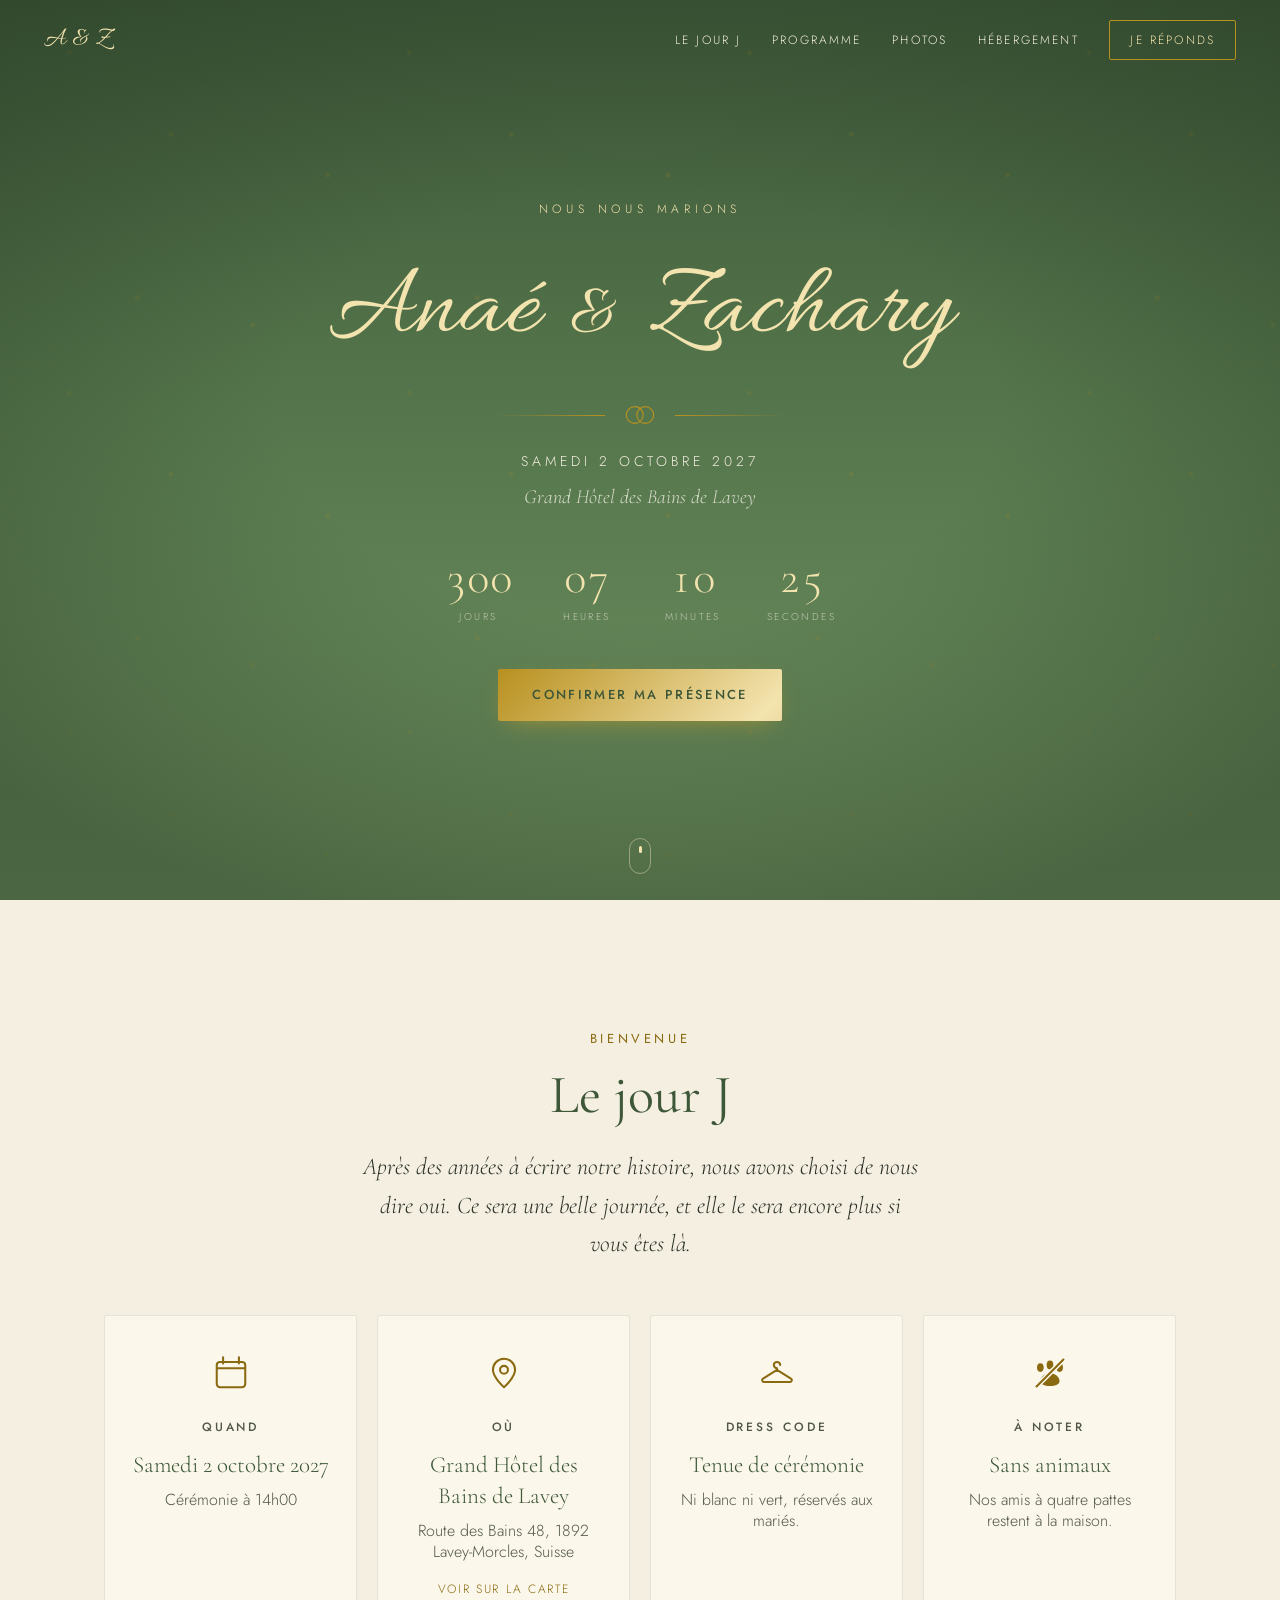
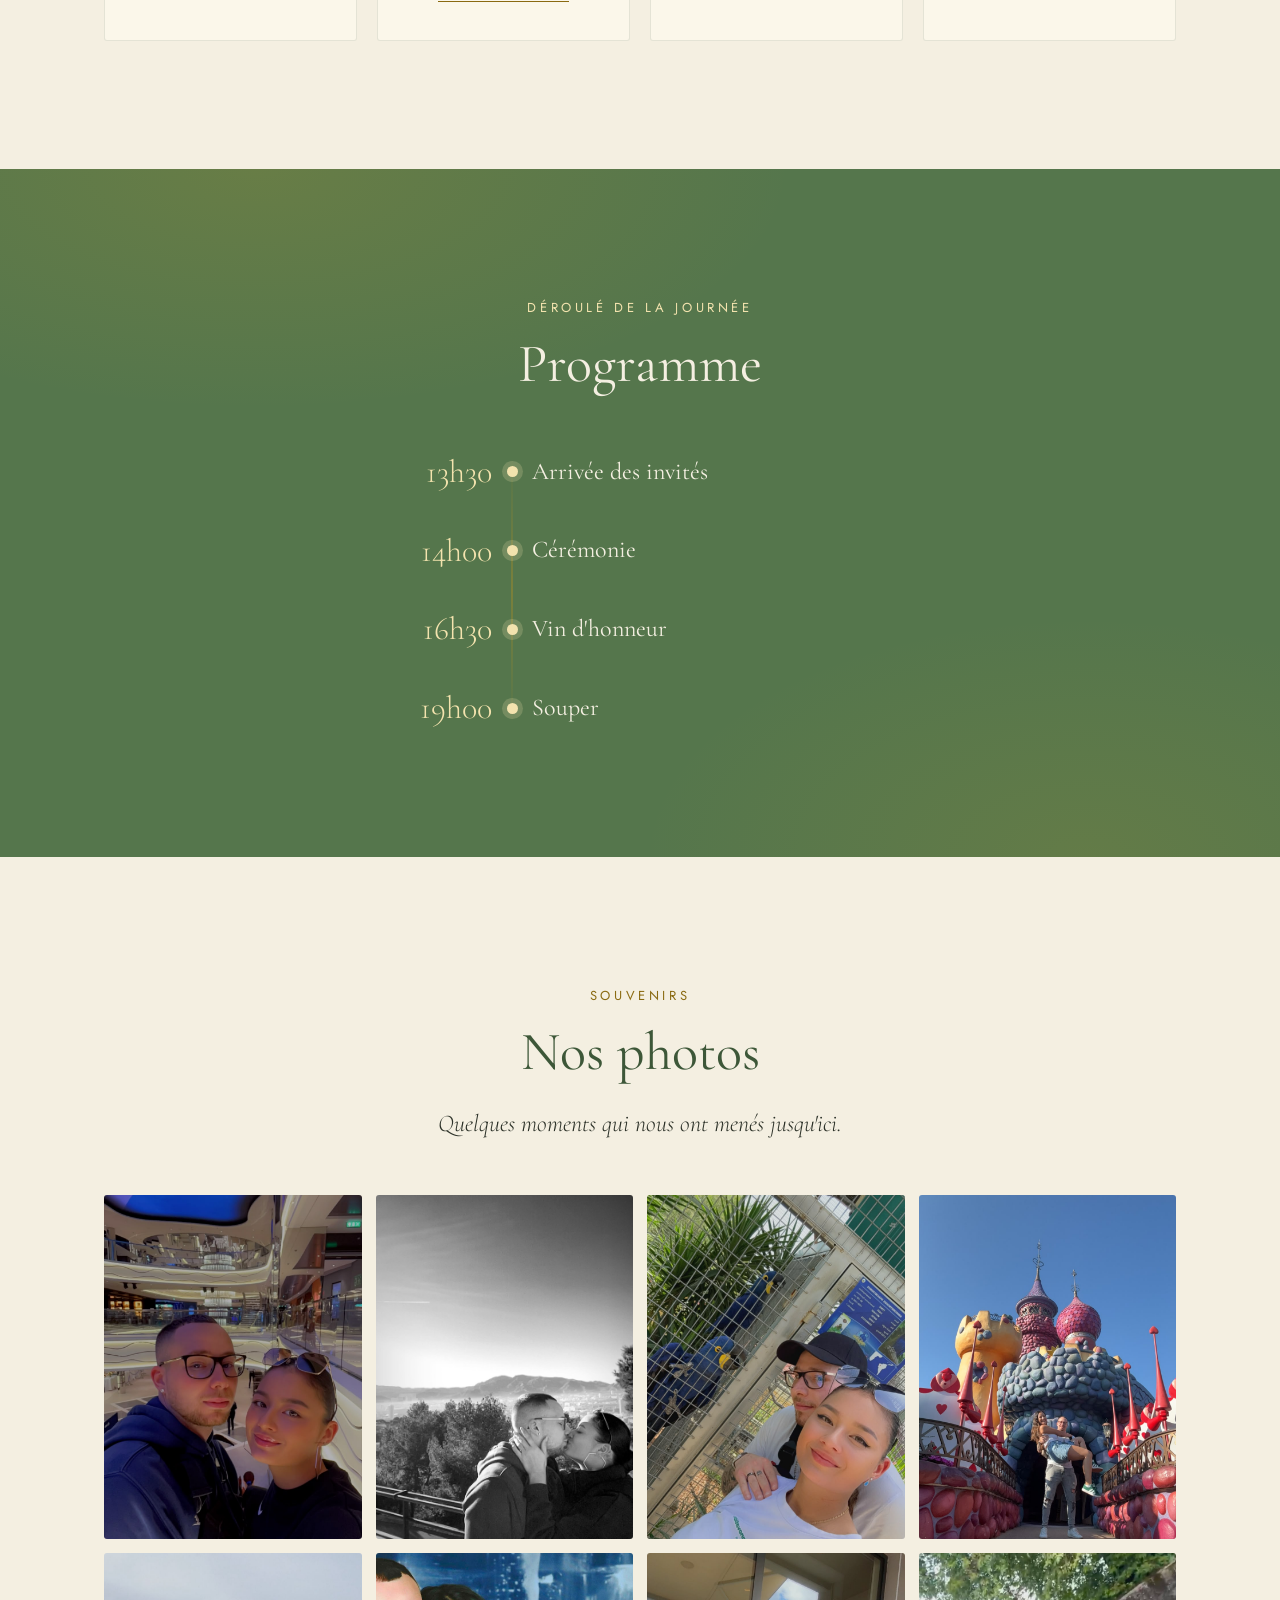
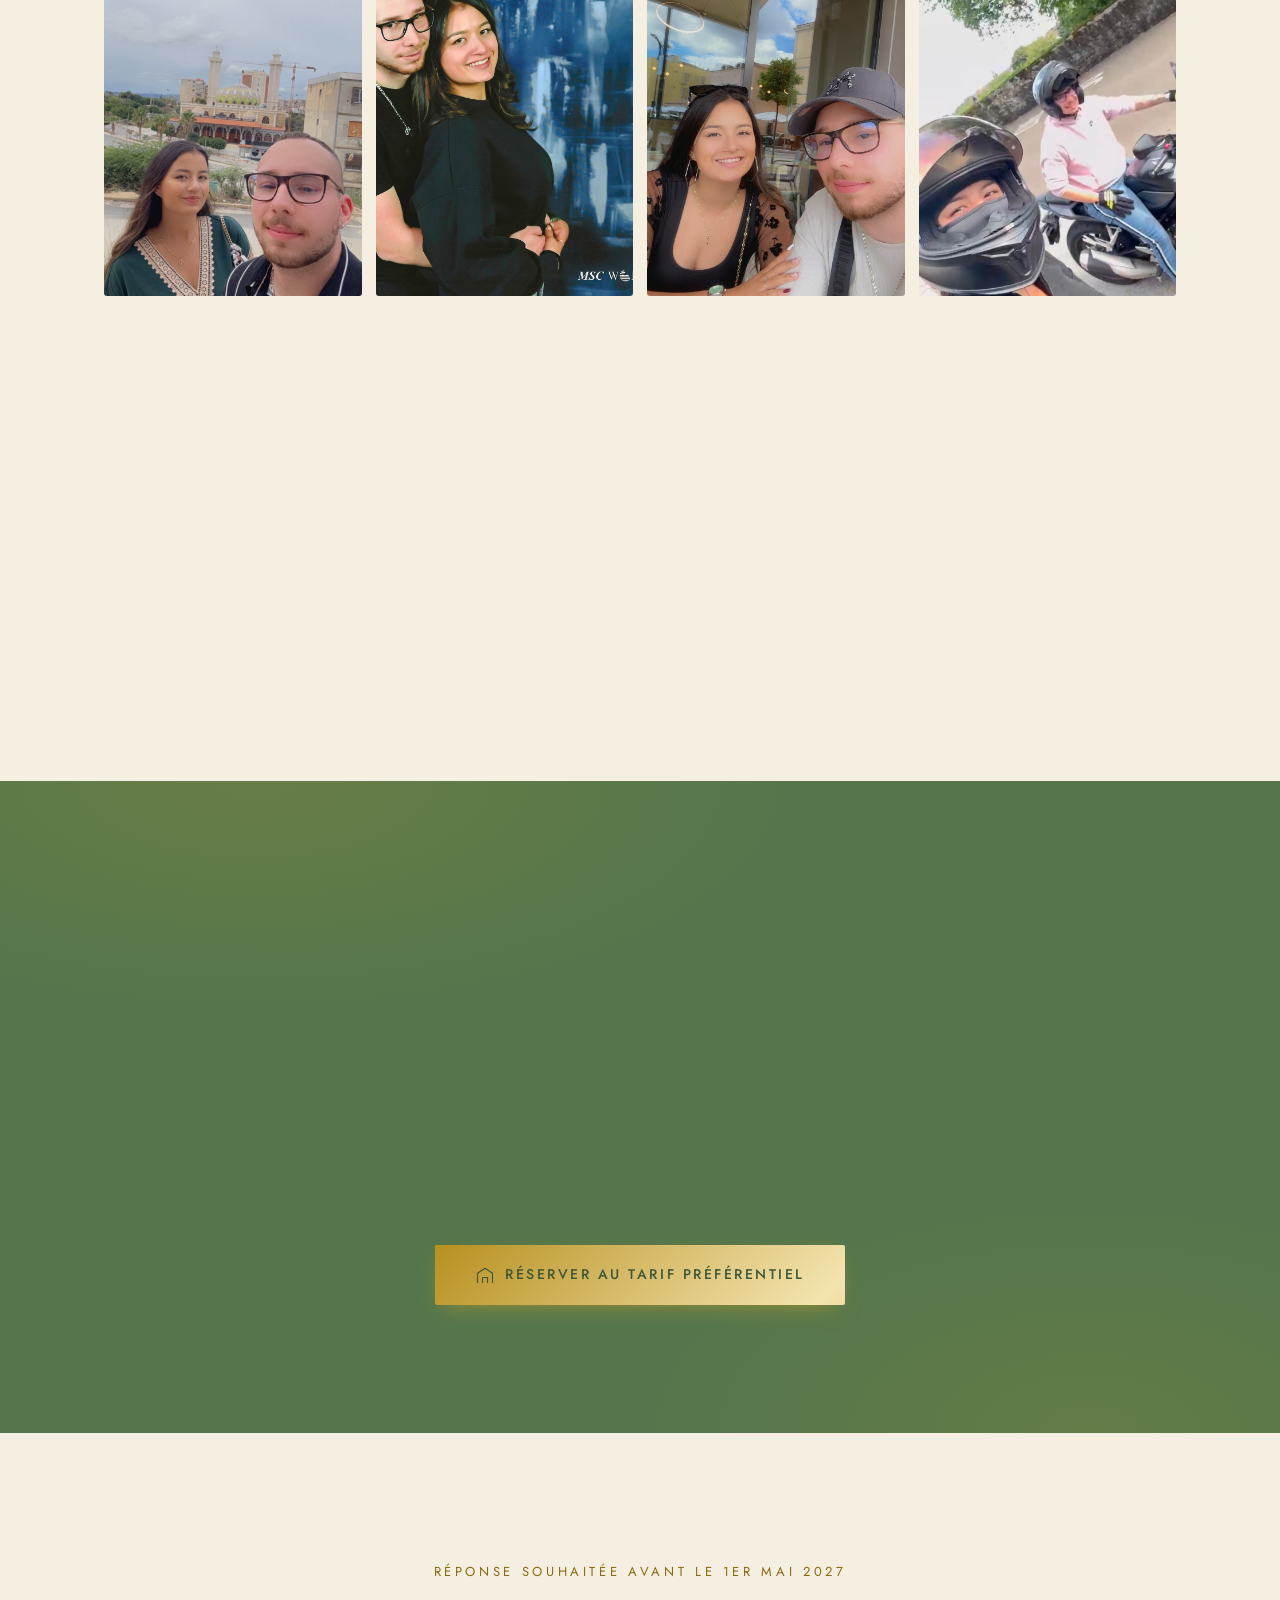
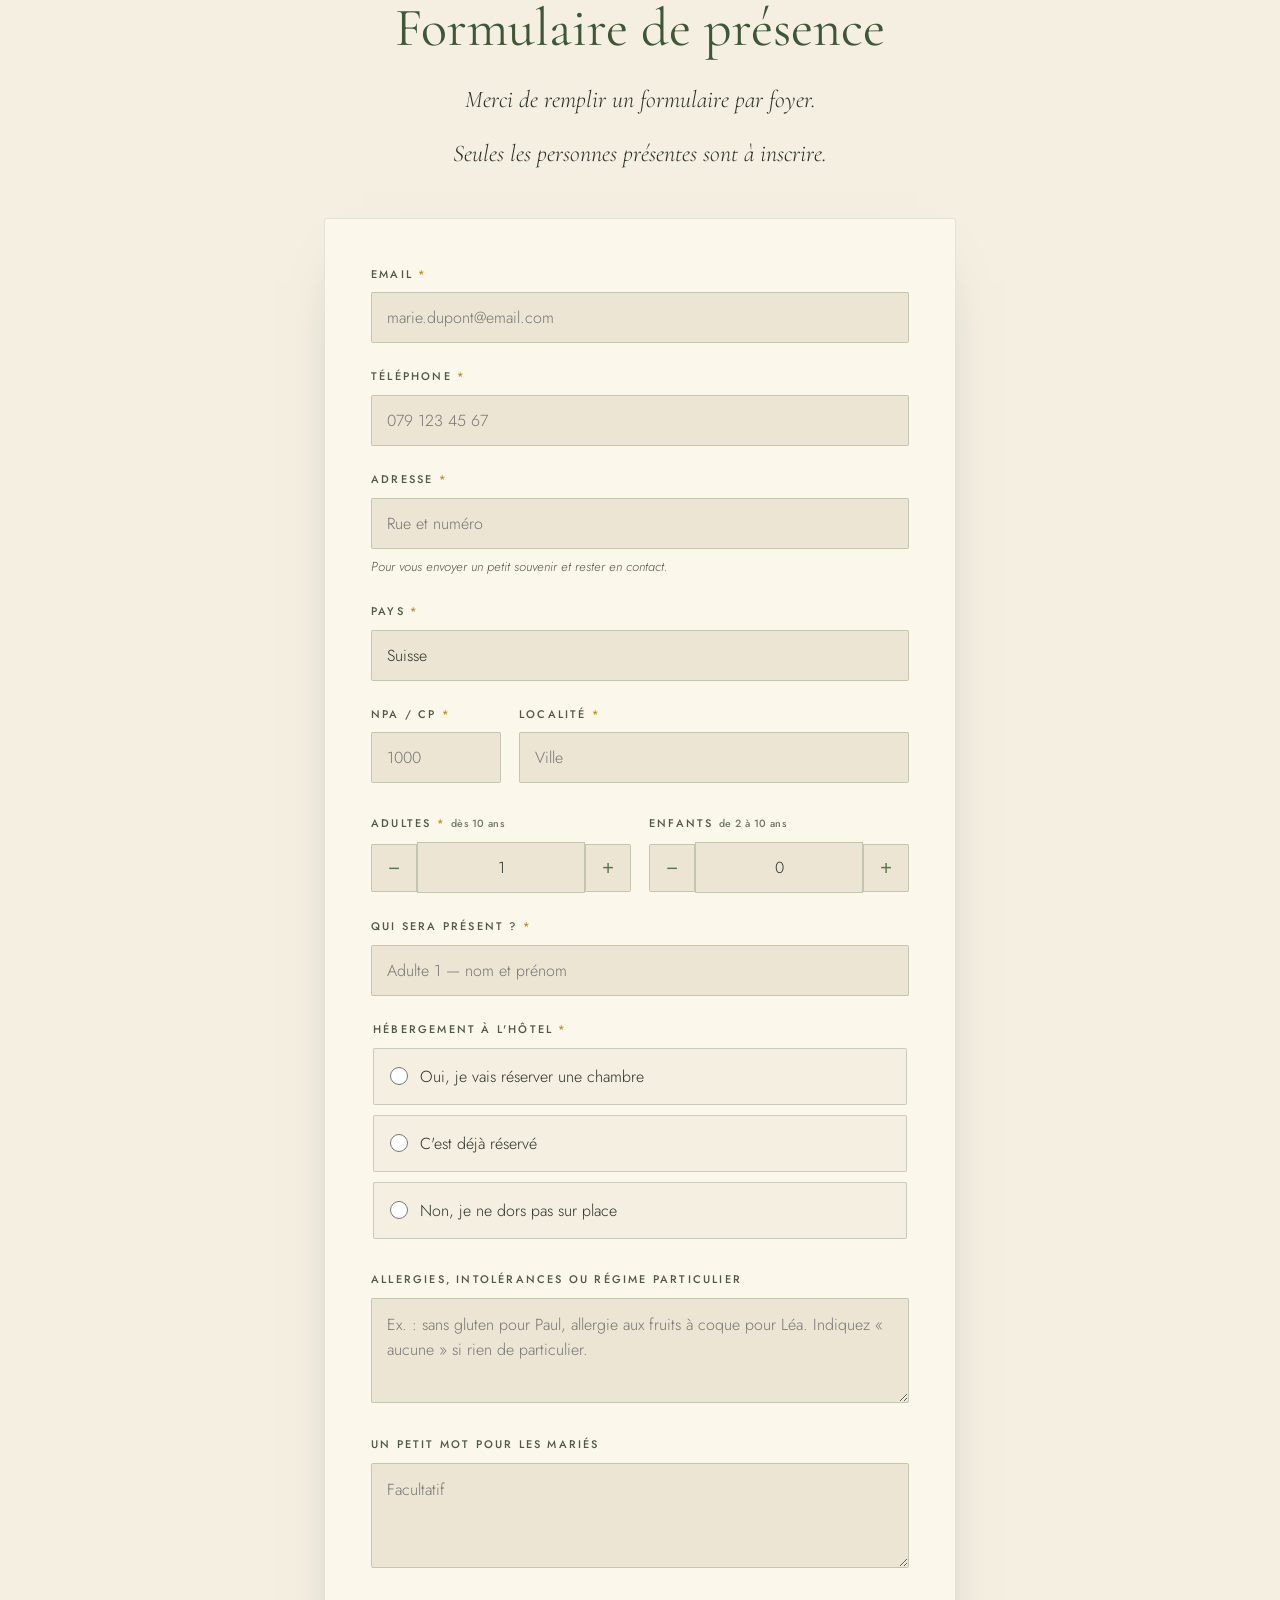
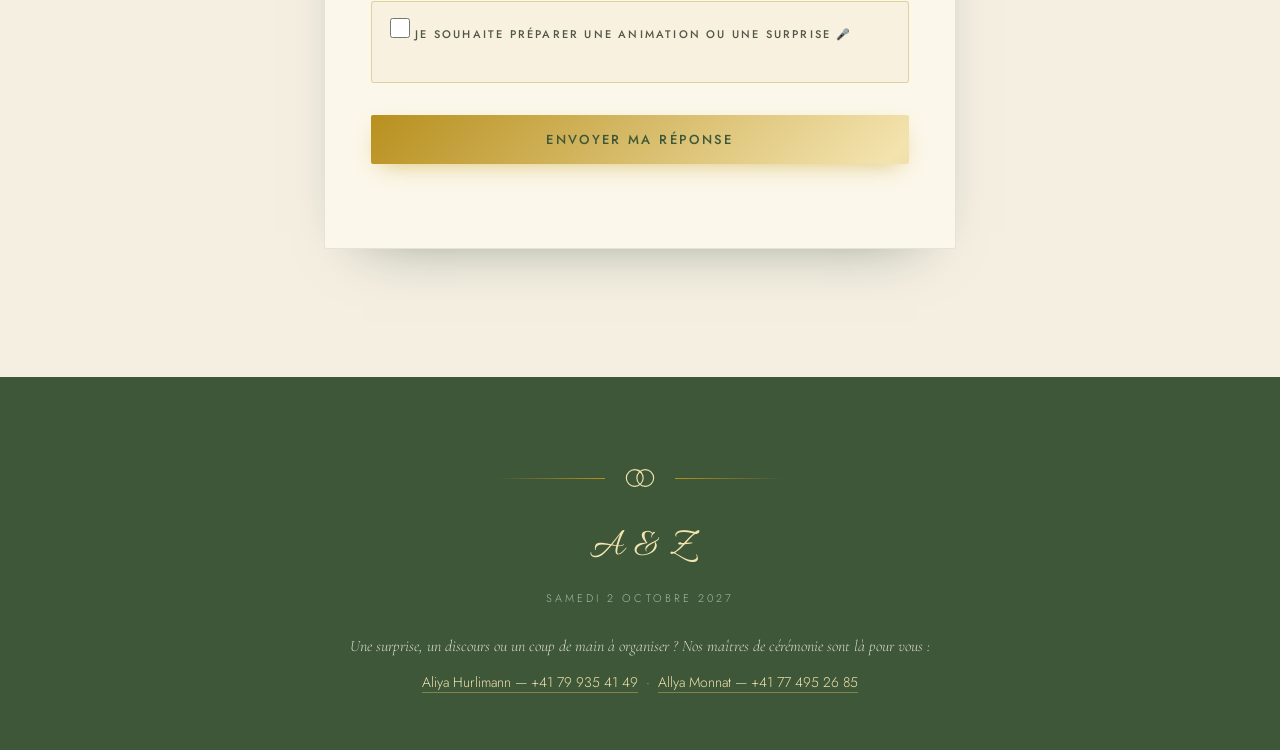
==== commit 453427d1: "Add files via upload" ====
--- a/index.html
+++ b/index.html
@@ -229,7 +229,7 @@
 
       <div class="grid-npa">
         <div class="field">
-          <label for="npa">NPA / Code postal <span class="req">*</span></label>
+          <label for="npa">NPA / CP <span class="req">*</span></label>
           <input type="text" id="npa" name="npa" inputmode="numeric" maxlength="6"
                  autocomplete="postal-code" required placeholder="1000">
           <small class="err" data-err-for="npa"></small>
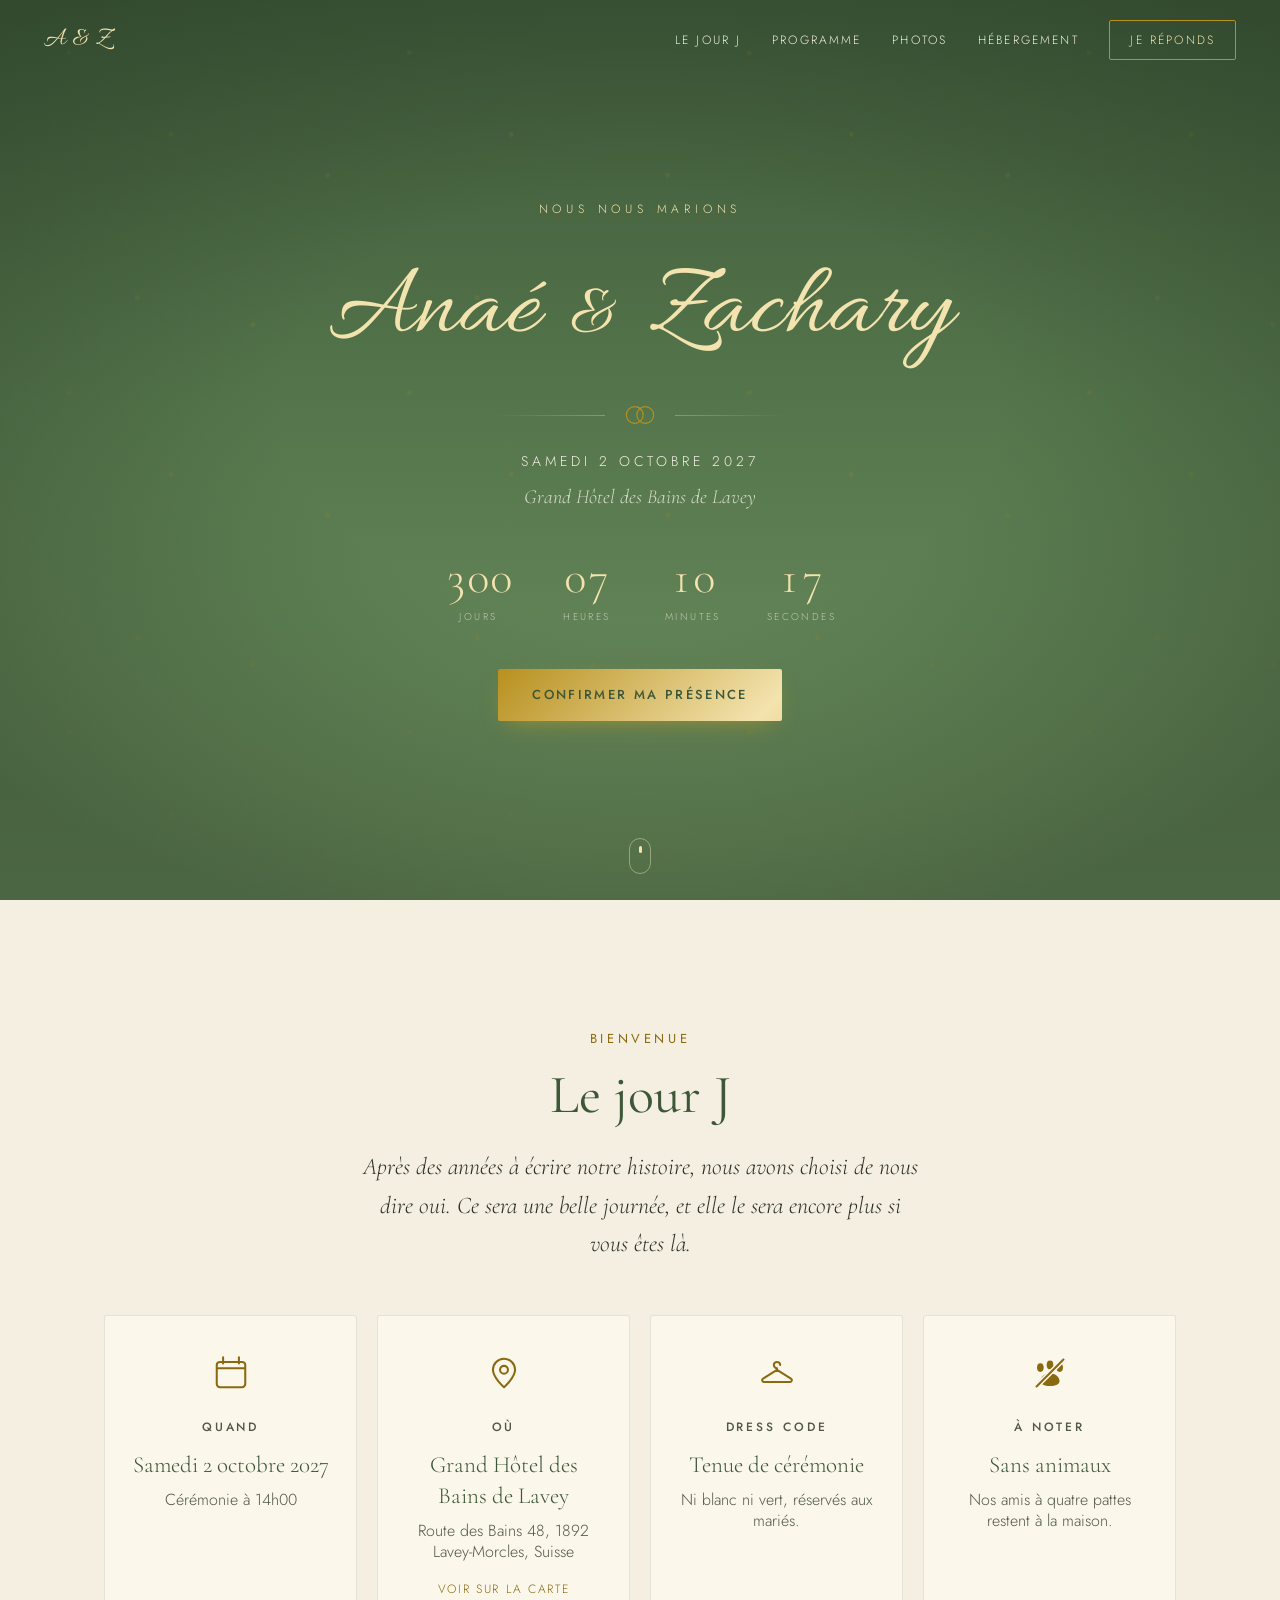
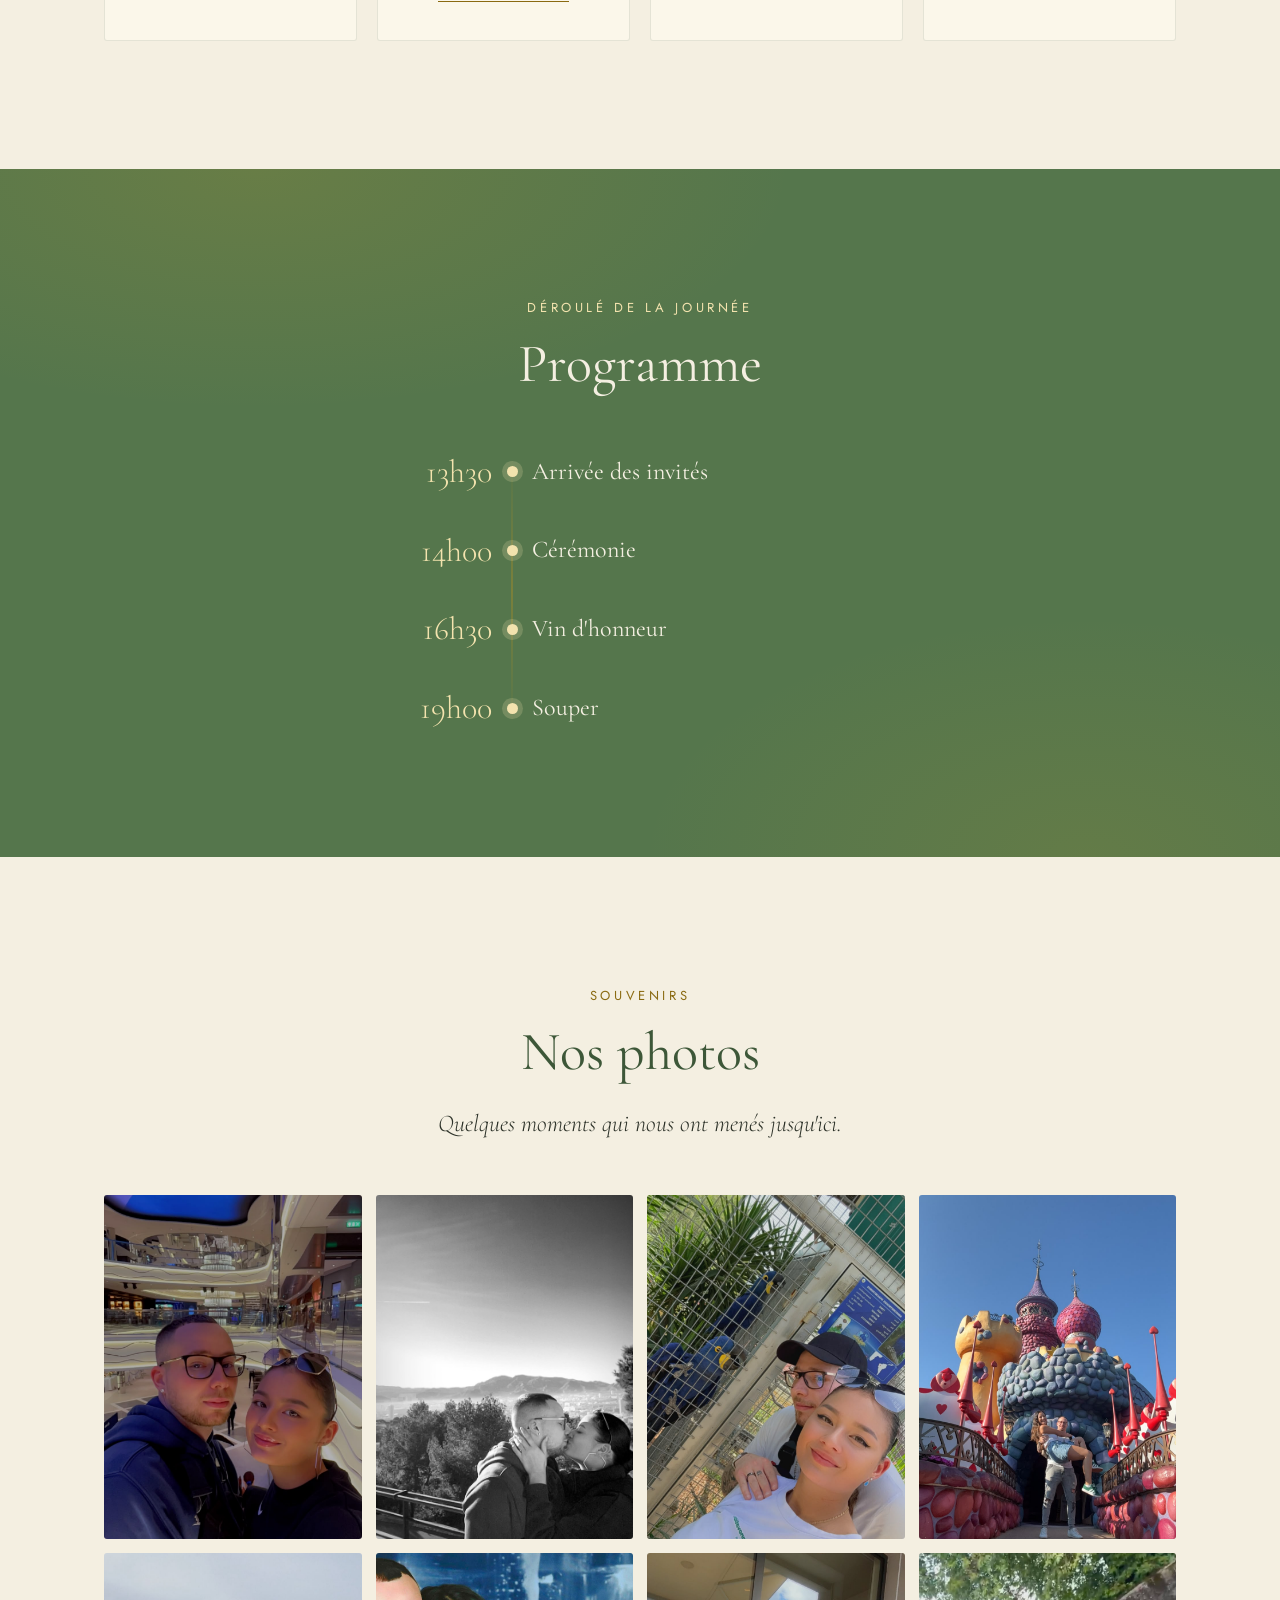
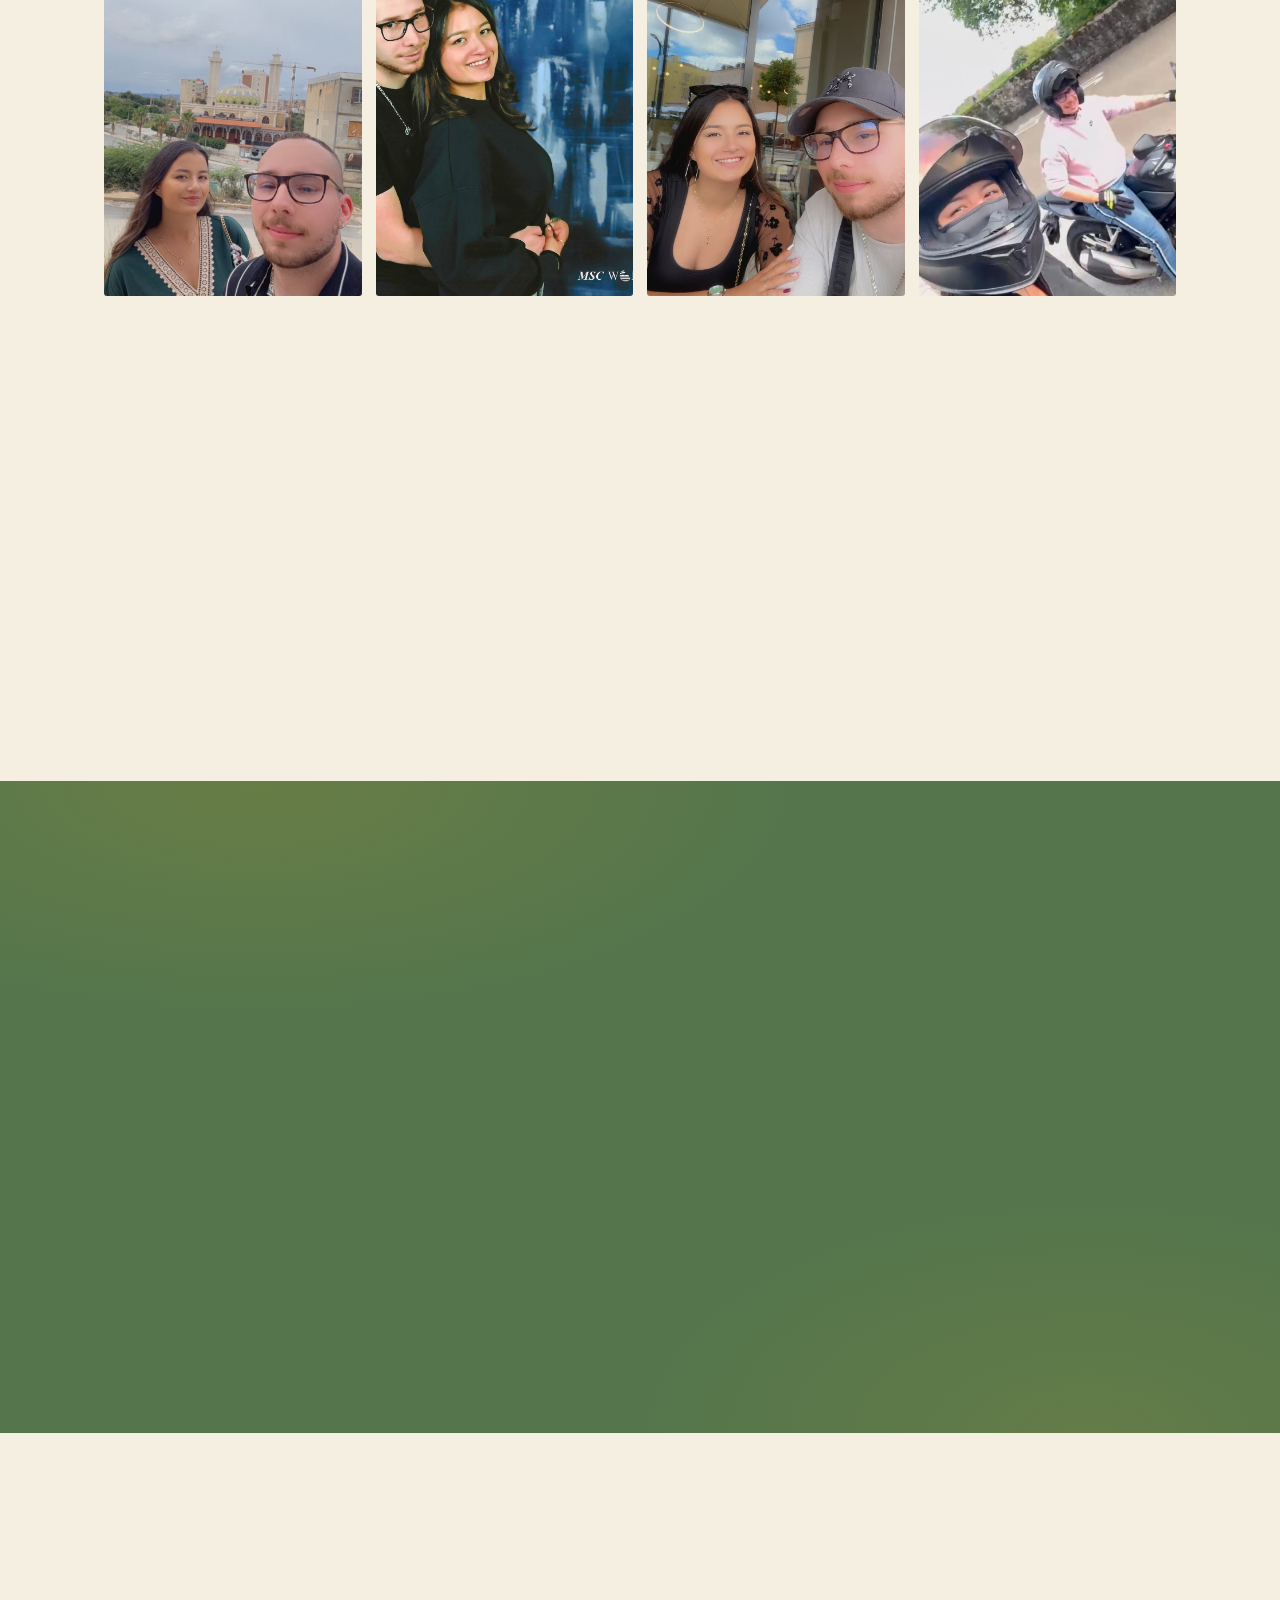
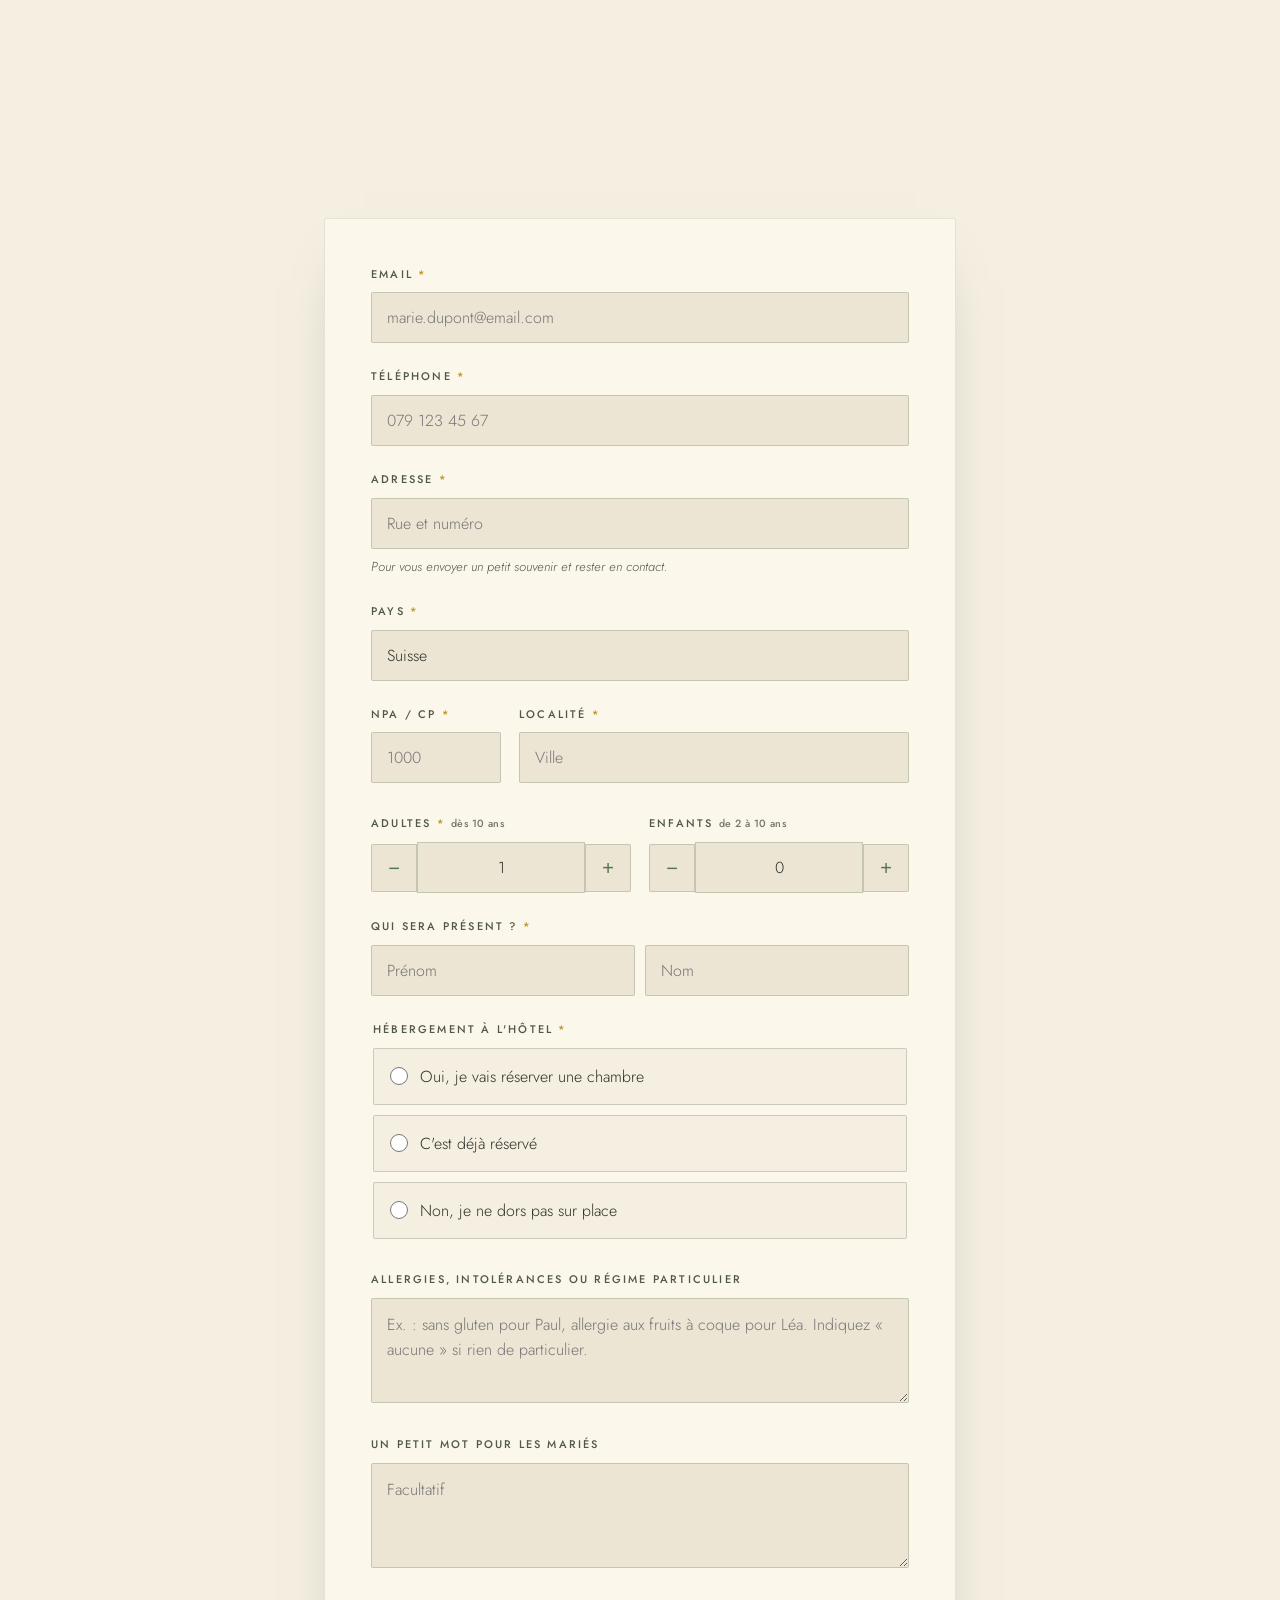
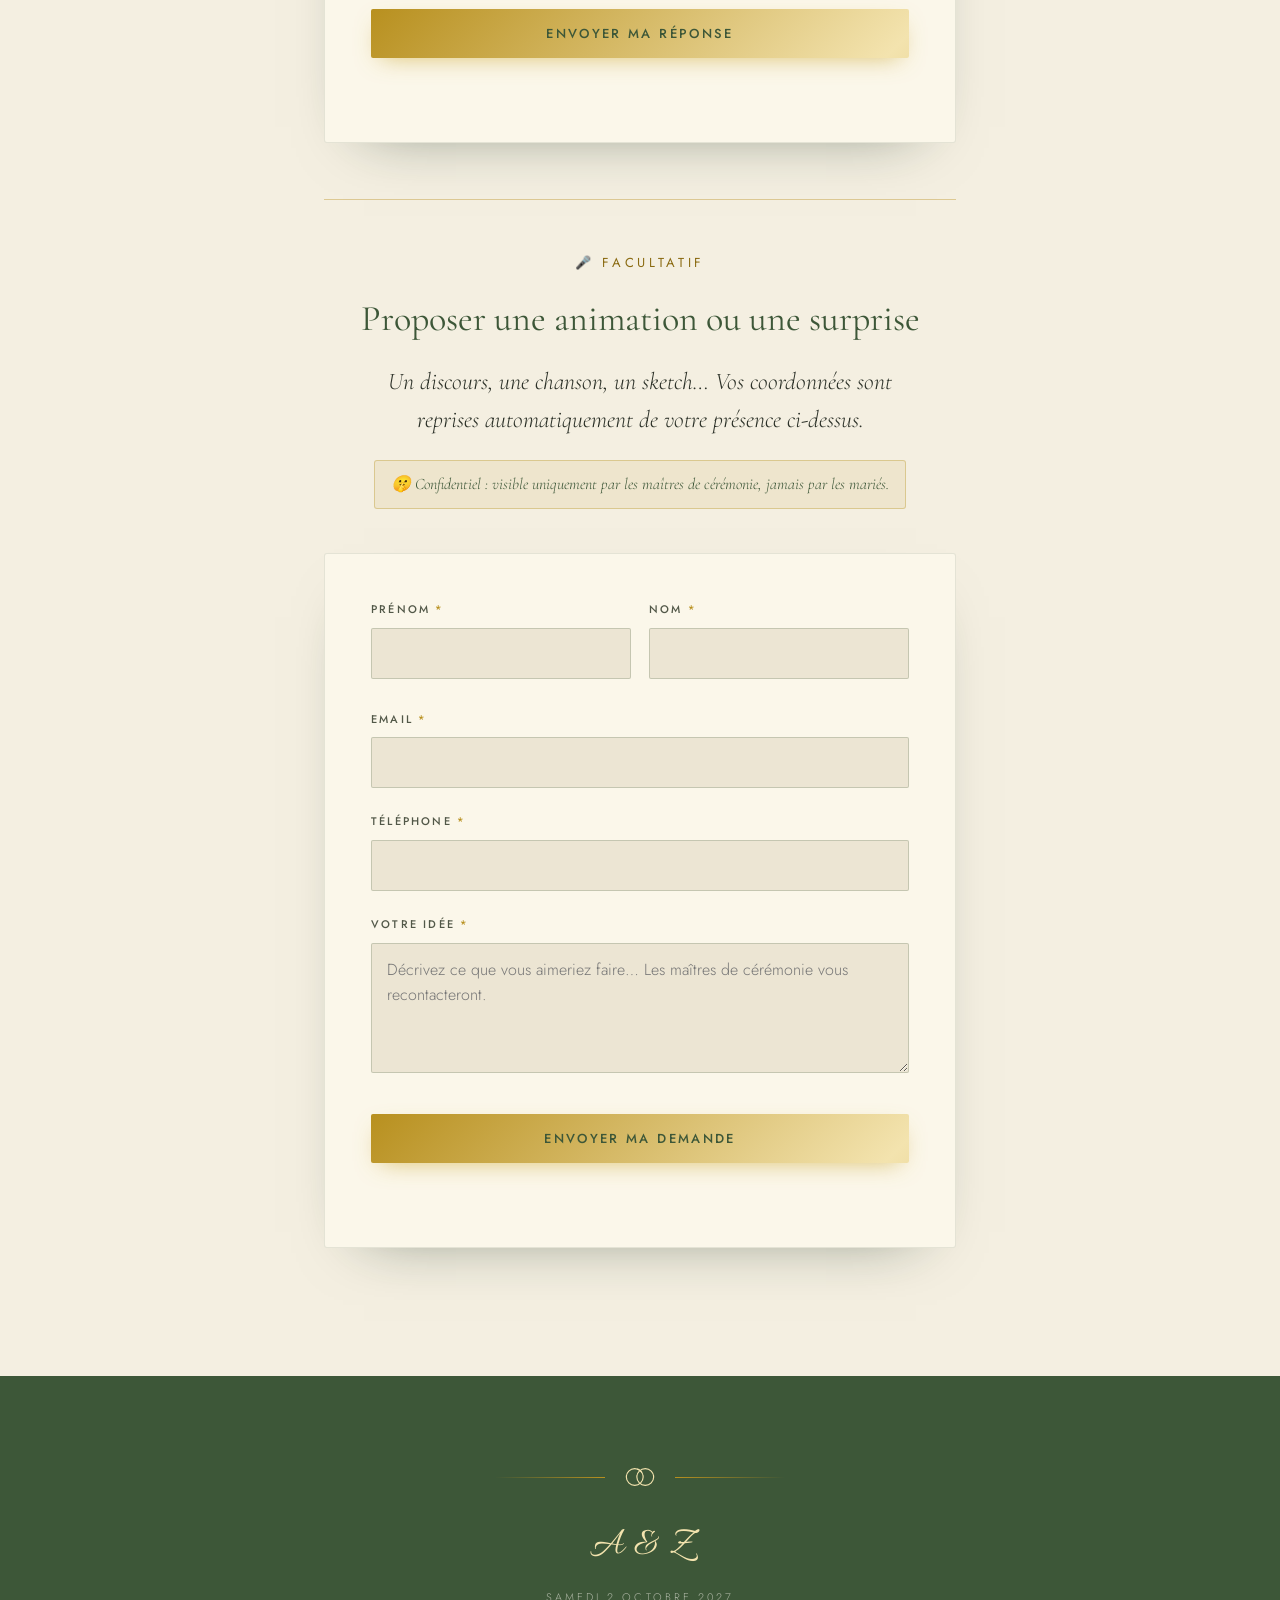
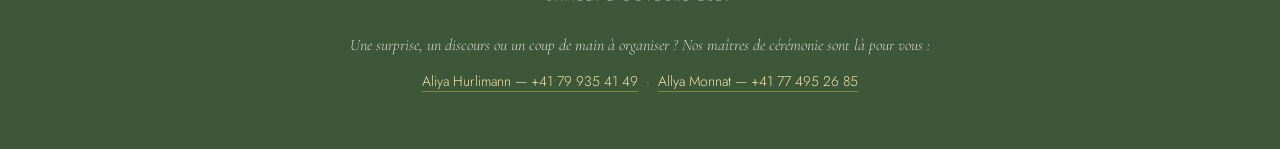
==== commit f3e85bef: "Add files via upload" ====
--- a/index.html
+++ b/index.html
@@ -309,21 +309,6 @@
         <textarea id="message" name="message" rows="3" placeholder="Facultatif"></textarea>
       </div>
 
-      <div class="field field--anim">
-        <label class="check">
-          <input type="checkbox" id="veutAnimer" name="veutAnimer">
-          <span>Je souhaite préparer une animation ou une surprise 🎤</span>
-        </label>
-        <div id="blocAnim" class="collapse">
-          <div class="anim__inner">
-            <textarea id="animation" name="animation" rows="3"
-              placeholder="Décrivez votre idée : discours, chanson, sketch, surprise… Les maîtres de cérémonie vous recontacteront."></textarea>
-            <small class="hint">🤫 Confidentiel : visible uniquement par les maîtres de cérémonie, jamais par les mariés.</small>
-            <small class="err" data-err-for="animation"></small>
-          </div>
-        </div>
-      </div>
-
       <button type="submit" class="btn btn--gold btn--full" id="submitBtn">
         <span class="btn__label">Envoyer ma réponse</span>
         <span class="btn__spinner" aria-hidden="true"></span>
@@ -338,6 +323,64 @@
       <h3>Merci !</h3>
       <p id="thanksMsg"></p>
       <button type="button" class="btn btn--ghost" id="againBtn">Envoyer une autre réponse</button>
+    </div>
+
+    <!-- ====== Formulaire animation / surprise (séparé) ====== -->
+    <div class="anim-block" id="animBlock">
+      <div class="center">
+        <p class="eyebrow">🎤 Facultatif</p>
+        <h3 class="anim-title">Proposer une animation ou une surprise</h3>
+        <p class="lead">Un discours, une chanson, un sketch… Vos coordonnées sont
+          reprises automatiquement de votre présence ci-dessus.</p>
+        <p class="anim-secret">🤫 Confidentiel : visible uniquement par les maîtres de cérémonie, jamais par les mariés.</p>
+      </div>
+
+      <form class="form" id="animForm" novalidate>
+        <div class="grid-2">
+          <div class="field">
+            <label for="a_prenom">Prénom <span class="req">*</span></label>
+            <input type="text" id="a_prenom" name="prenom" autocomplete="off">
+            <small class="err" data-err-for="a_prenom"></small>
+          </div>
+          <div class="field">
+            <label for="a_nom">Nom <span class="req">*</span></label>
+            <input type="text" id="a_nom" name="nom" autocomplete="off">
+            <small class="err" data-err-for="a_nom"></small>
+          </div>
+        </div>
+
+        <div class="field">
+          <label for="a_email">Email <span class="req">*</span></label>
+          <input type="email" id="a_email" name="email" autocomplete="off">
+          <small class="err" data-err-for="a_email"></small>
+        </div>
+
+        <div class="field">
+          <label for="a_tel">Téléphone <span class="req">*</span></label>
+          <input type="tel" id="a_tel" name="telephone" autocomplete="off">
+          <small class="err" data-err-for="a_tel"></small>
+        </div>
+
+        <div class="field">
+          <label for="a_idee">Votre idée <span class="req">*</span></label>
+          <textarea id="a_idee" name="animation" rows="4"
+            placeholder="Décrivez ce que vous aimeriez faire… Les maîtres de cérémonie vous recontacteront."></textarea>
+          <small class="err" data-err-for="a_idee"></small>
+        </div>
+
+        <button type="submit" class="btn btn--gold btn--full" id="animSubmit">
+          <span class="btn__label">Envoyer ma demande</span>
+          <span class="btn__spinner" aria-hidden="true"></span>
+        </button>
+        <p class="form__status" id="animStatus" role="status" aria-live="polite"></p>
+      </form>
+
+      <div class="thanks" id="animThanks" hidden>
+        <svg class="thanks__check" viewBox="0 0 52 52"><circle cx="26" cy="26" r="24"/><path d="M14 27l8 8 16-16"/></svg>
+        <h3>Merci !</h3>
+        <p>Votre idée est transmise aux maîtres de cérémonie. Ils vous recontacteront. 🤫</p>
+        <button type="button" class="btn btn--ghost" id="animAgainBtn">Proposer autre chose</button>
+      </div>
     </div>
   </div>
 </section>
--- a/css/style.css
+++ b/css/style.css
@@ -486,10 +486,13 @@
 
 /* liste des invités générée dynamiquement */
 .invites{display:flex;flex-direction:column;gap:10px}
-.invite{display:grid;grid-template-columns:1fr;gap:10px;animation:fadeUp .4s var(--ease)}
-.invite--enfant{grid-template-columns:1fr 104px}
+.invite{display:grid;grid-template-columns:1fr 1fr;gap:10px;animation:fadeUp .4s var(--ease)}
+.invite--enfant{grid-template-columns:1fr 1fr 80px}
 .invite input{width:100%}
-@media(max-width:420px){.invite--enfant{grid-template-columns:1fr 84px}}
+@media(max-width:420px){
+  .invite{grid-template-columns:1fr 1fr}
+  .invite--enfant{grid-template-columns:1fr 1fr 64px}
+}
 .err{display:block;margin-top:7px;font-size:13px;color:#b4453a;min-height:0}
 
 .choices{display:flex;flex-direction:column;gap:10px}
@@ -512,17 +515,20 @@
 .collapse>*{overflow:hidden;min-height:0}
 .collapse.is-open{grid-template-rows:1fr;opacity:1}
 
-/* case « je souhaite animer » */
-.field--anim{
-  border:1px solid rgba(184,144,31,.35);border-radius:3px;
-  padding:16px 18px;background:rgba(184,144,31,.05);
-}
-.check{
-  display:flex;align-items:center;gap:12px;cursor:pointer;margin:0;
-  font-size:16px;color:var(--encre);text-transform:none;letter-spacing:normal;font-weight:400;
-}
-.check input{accent-color:var(--or);width:20px;height:20px;flex:none;margin:0;cursor:pointer}
-.anim__inner{padding-top:14px}
+/* bloc animation / surprise séparé */
+.anim-block{
+  margin-top:56px;padding-top:52px;
+  border-top:1px solid rgba(184,144,31,.4);
+}
+.anim-title{
+  font-family:var(--serif);font-weight:400;font-size:clamp(26px,4vw,36px);
+  color:var(--vert-profond);margin:6px 0 14px;
+}
+.anim-secret{
+  display:inline-block;margin:4px 0 0;padding:10px 16px;
+  background:rgba(184,144,31,.1);border:1px solid rgba(184,144,31,.35);border-radius:3px;
+  font-family:var(--serif);font-style:italic;font-size:16px;color:var(--vert-profond);
+}
 
 .grid-2{display:grid;gap:18px;grid-template-columns:1fr 1fr}
 @media(max-width:520px){.grid-2{grid-template-columns:1fr}}
--- a/css/style.css
+++ b/css/style.css
@@ -486,10 +486,13 @@
 
 /* liste des invités générée dynamiquement */
 .invites{display:flex;flex-direction:column;gap:10px}
-.invite{display:grid;grid-template-columns:1fr;gap:10px;animation:fadeUp .4s var(--ease)}
-.invite--enfant{grid-template-columns:1fr 104px}
+.invite{display:grid;grid-template-columns:1fr 1fr;gap:10px;animation:fadeUp .4s var(--ease)}
+.invite--enfant{grid-template-columns:1fr 1fr 80px}
 .invite input{width:100%}
-@media(max-width:420px){.invite--enfant{grid-template-columns:1fr 84px}}
+@media(max-width:420px){
+  .invite{grid-template-columns:1fr 1fr}
+  .invite--enfant{grid-template-columns:1fr 1fr 64px}
+}
 .err{display:block;margin-top:7px;font-size:13px;color:#b4453a;min-height:0}
 
 .choices{display:flex;flex-direction:column;gap:10px}
@@ -512,17 +515,20 @@
 .collapse>*{overflow:hidden;min-height:0}
 .collapse.is-open{grid-template-rows:1fr;opacity:1}
 
-/* case « je souhaite animer » */
-.field--anim{
-  border:1px solid rgba(184,144,31,.35);border-radius:3px;
-  padding:16px 18px;background:rgba(184,144,31,.05);
-}
-.check{
-  display:flex;align-items:center;gap:12px;cursor:pointer;margin:0;
-  font-size:16px;color:var(--encre);text-transform:none;letter-spacing:normal;font-weight:400;
-}
-.check input{accent-color:var(--or);width:20px;height:20px;flex:none;margin:0;cursor:pointer}
-.anim__inner{padding-top:14px}
+/* bloc animation / surprise séparé */
+.anim-block{
+  margin-top:56px;padding-top:52px;
+  border-top:1px solid rgba(184,144,31,.4);
+}
+.anim-title{
+  font-family:var(--serif);font-weight:400;font-size:clamp(26px,4vw,36px);
+  color:var(--vert-profond);margin:6px 0 14px;
+}
+.anim-secret{
+  display:inline-block;margin:4px 0 0;padding:10px 16px;
+  background:rgba(184,144,31,.1);border:1px solid rgba(184,144,31,.35);border-radius:3px;
+  font-family:var(--serif);font-style:italic;font-size:16px;color:var(--vert-profond);
+}
 
 .grid-2{display:grid;gap:18px;grid-template-columns:1fr 1fr}
 @media(max-width:520px){.grid-2{grid-template-columns:1fr}}
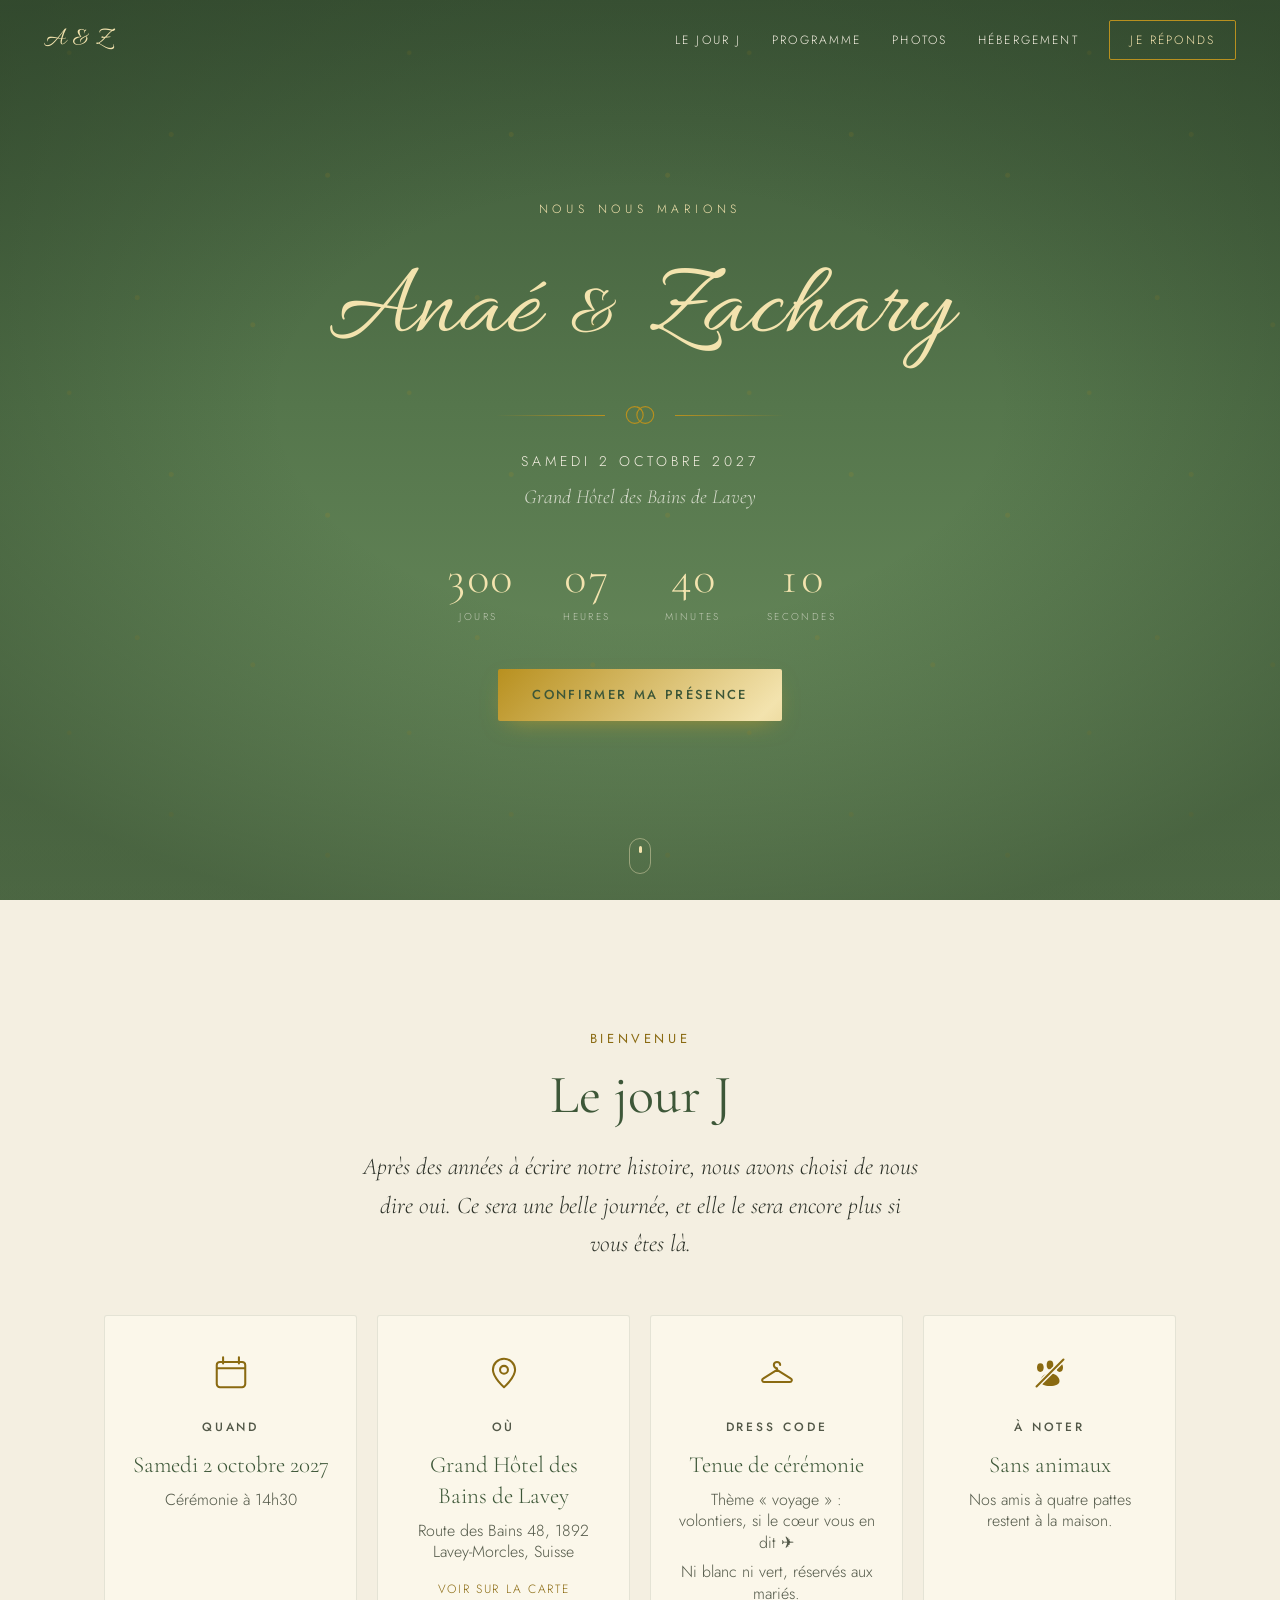
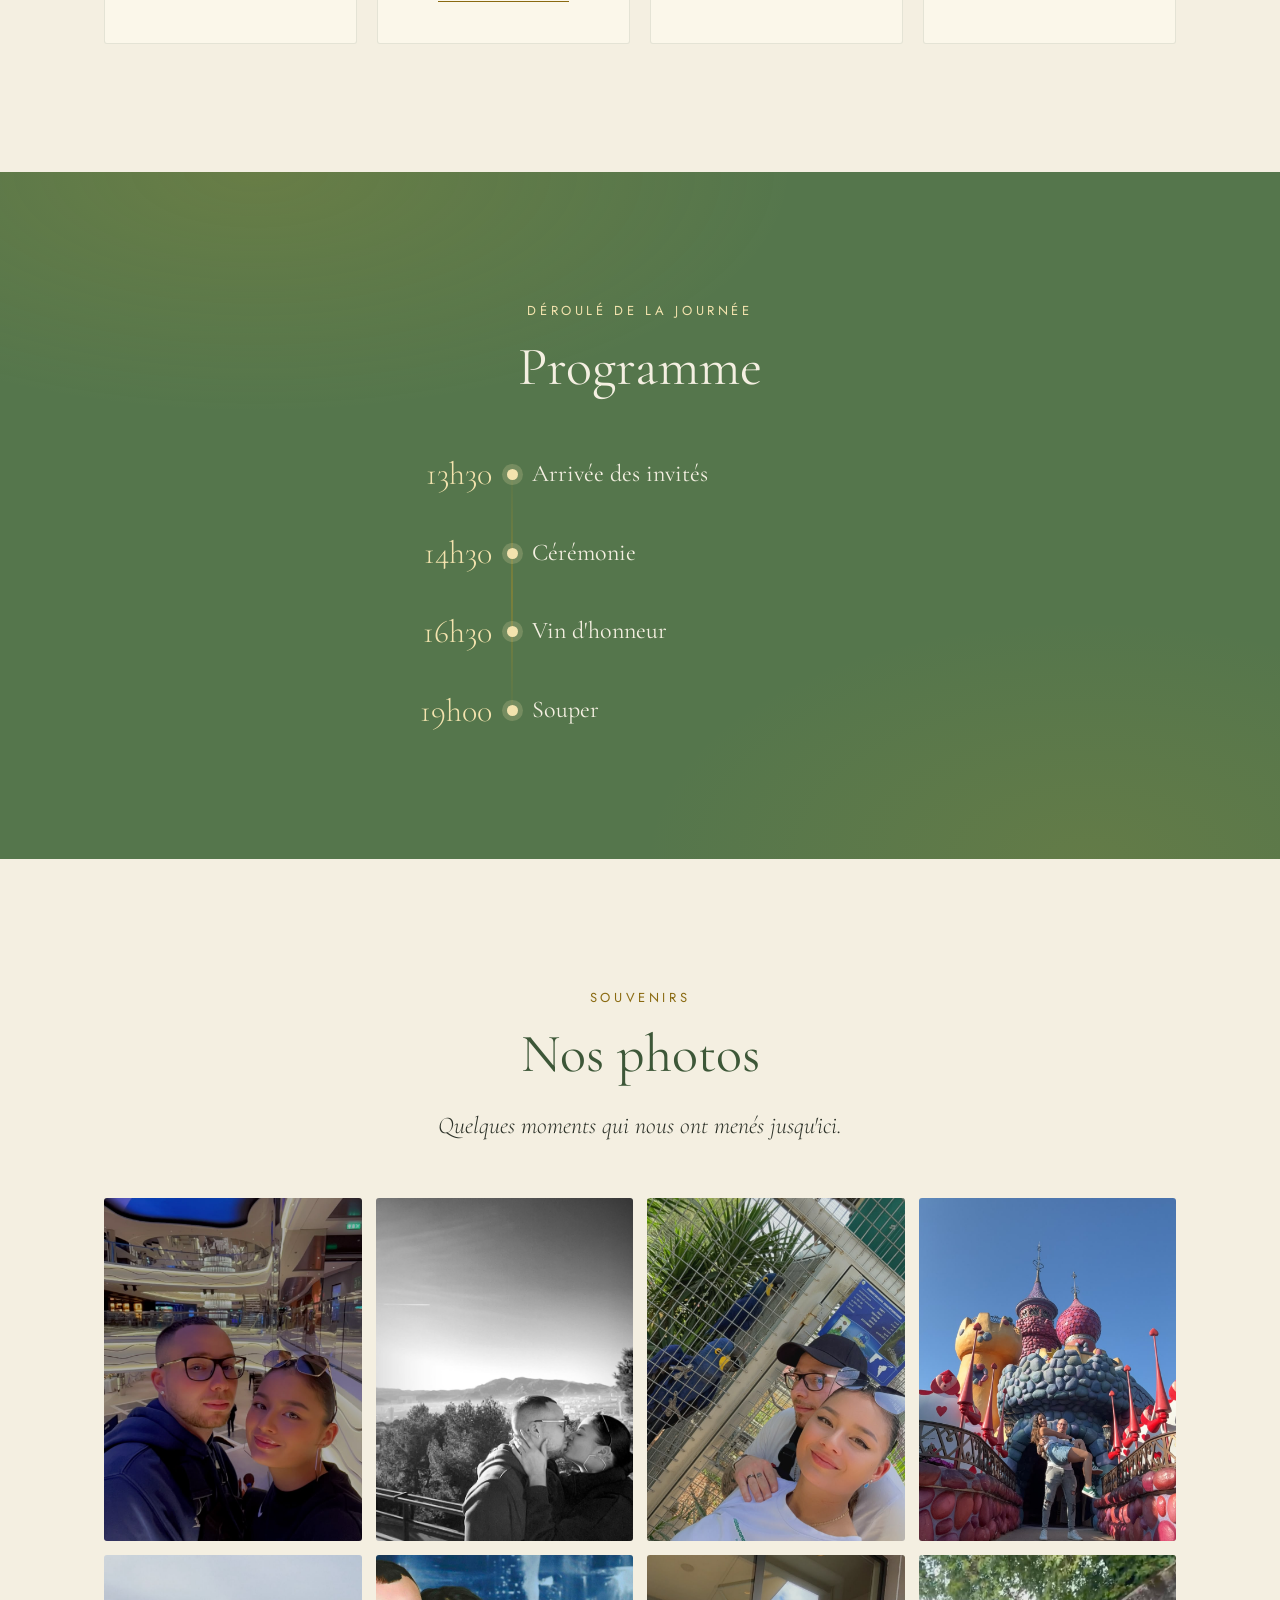
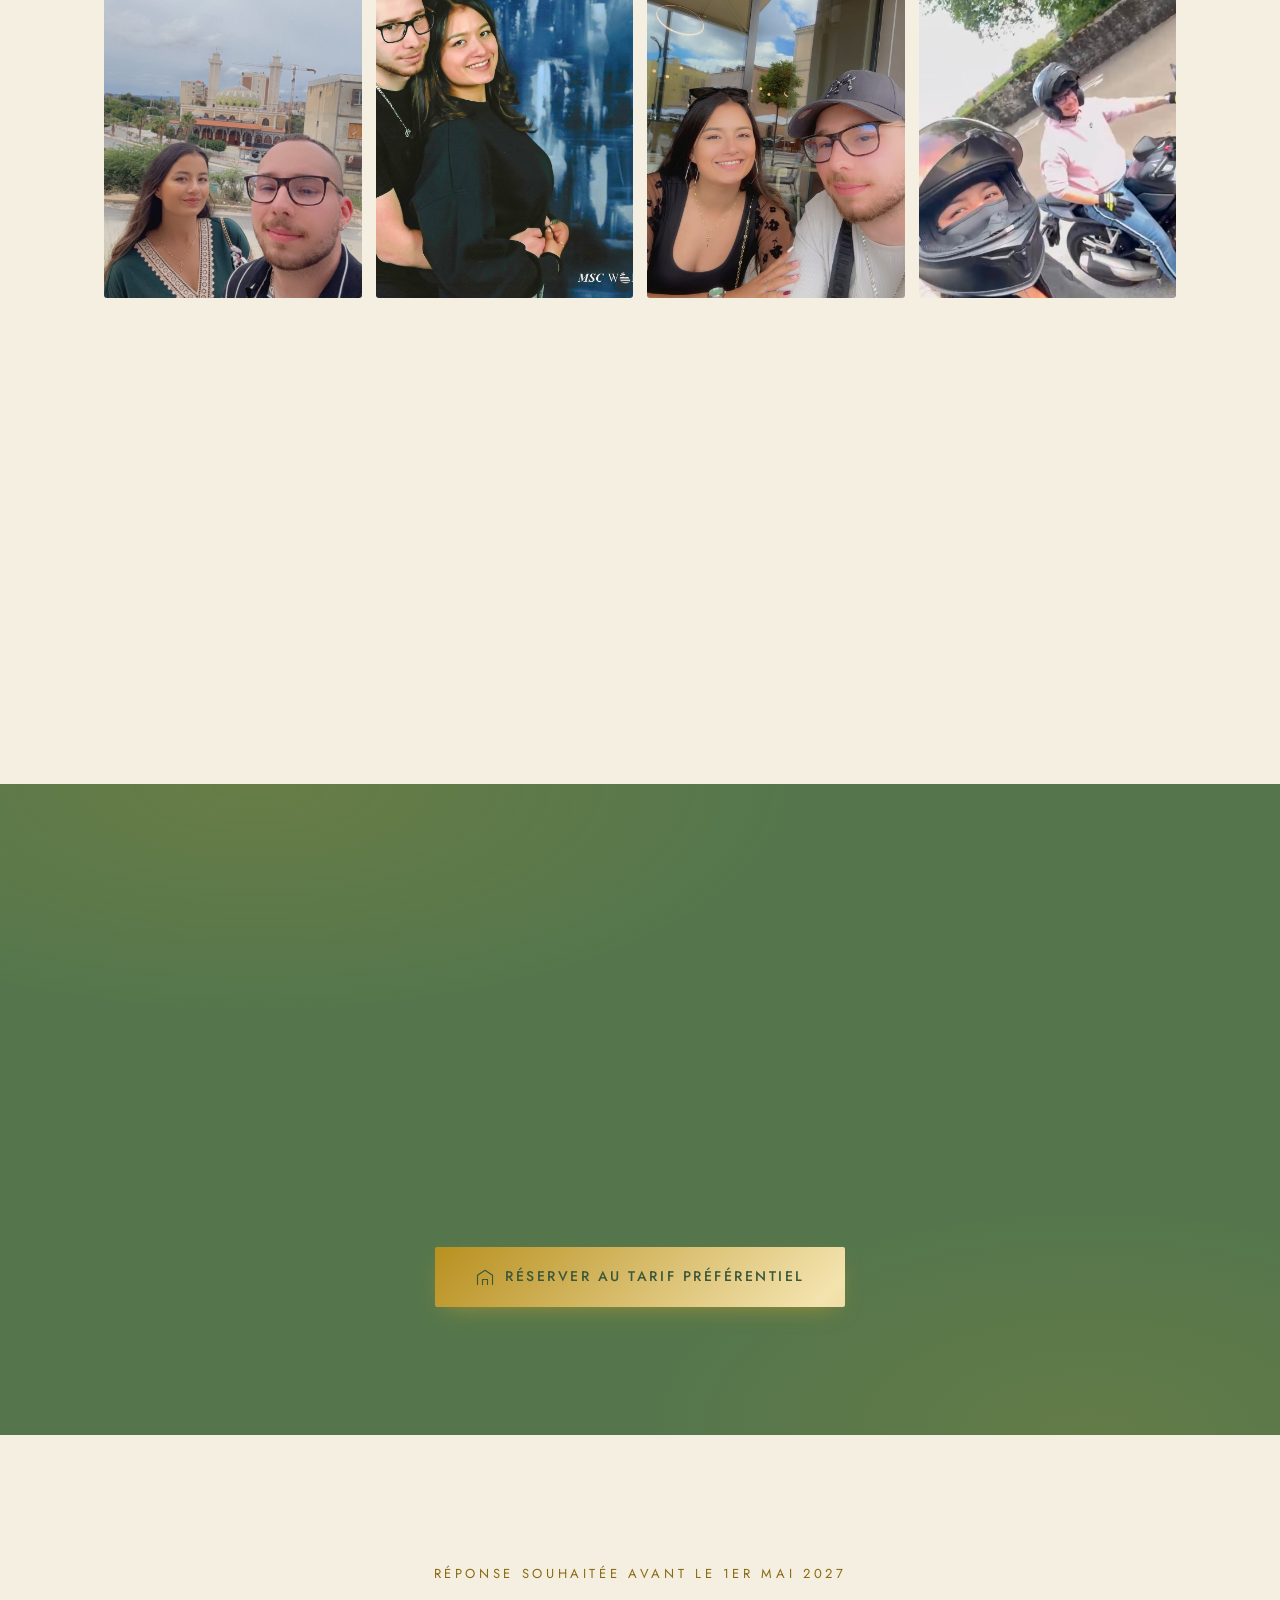
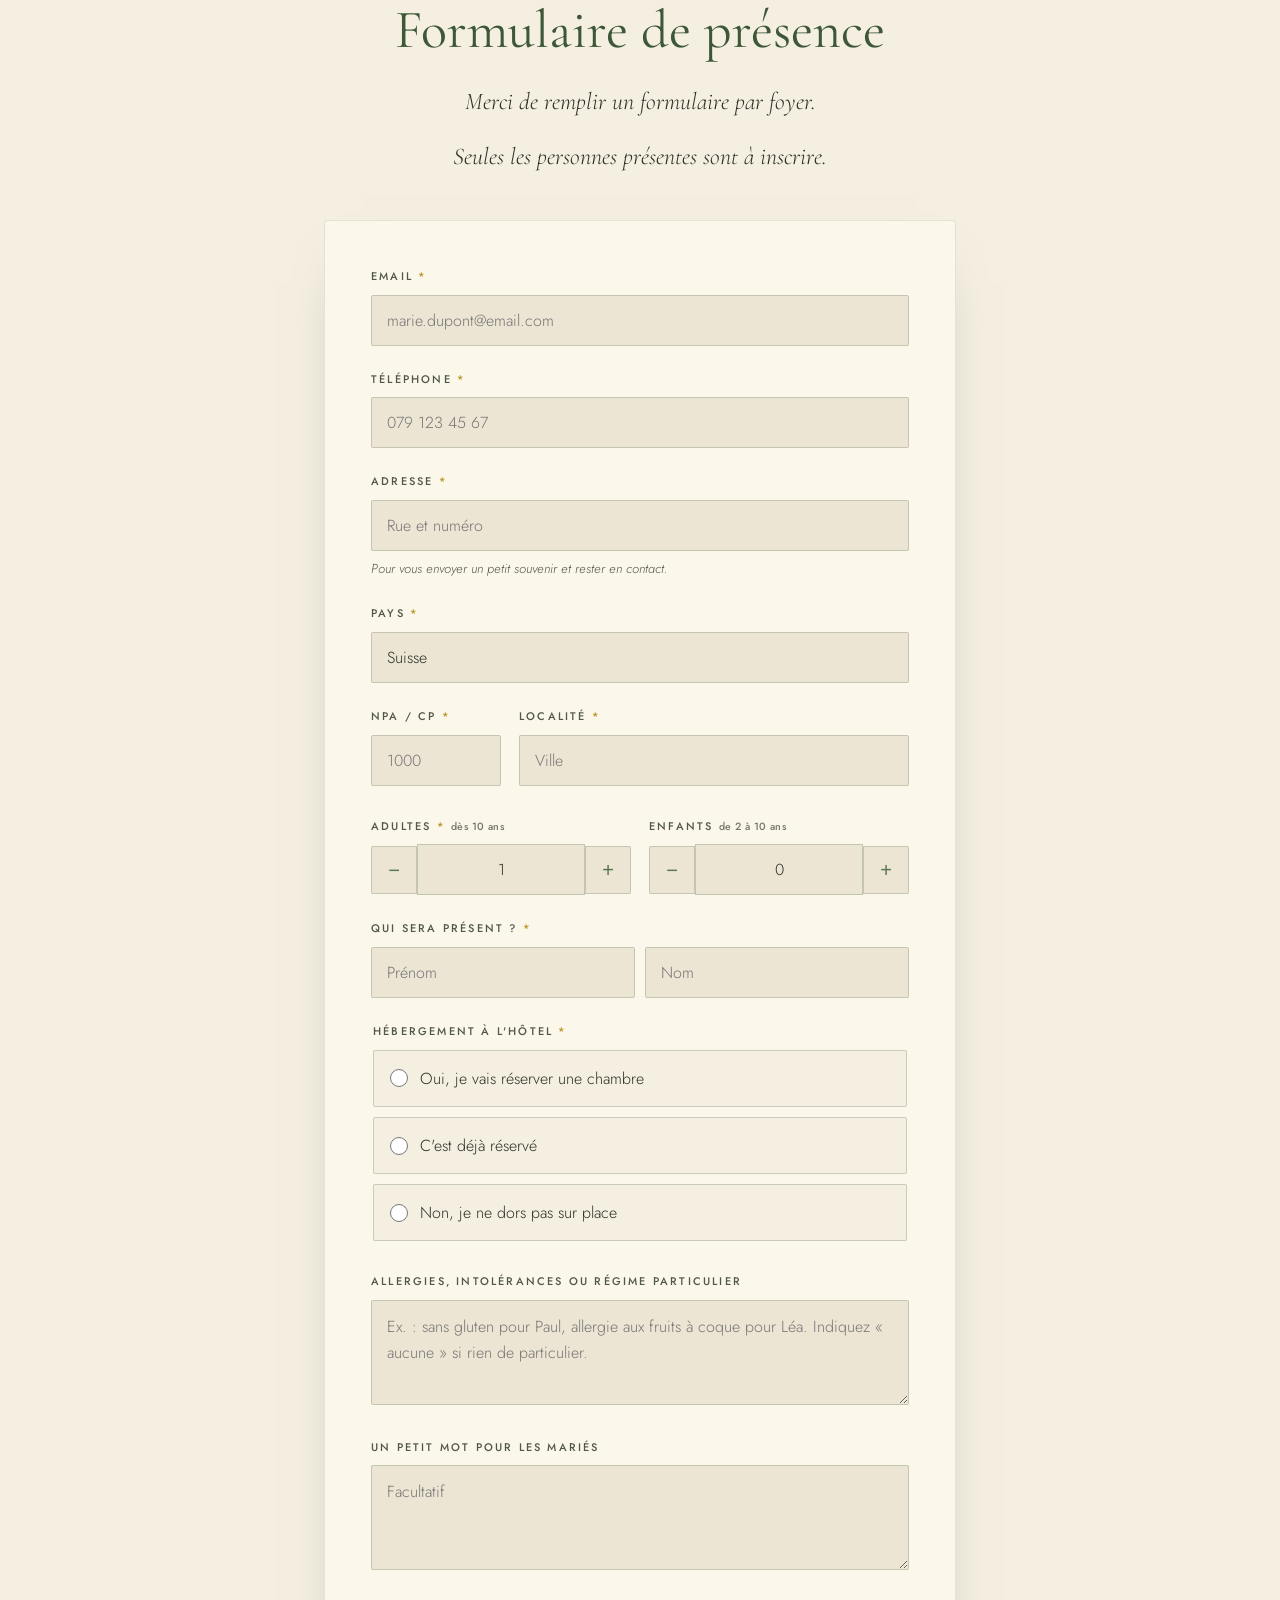
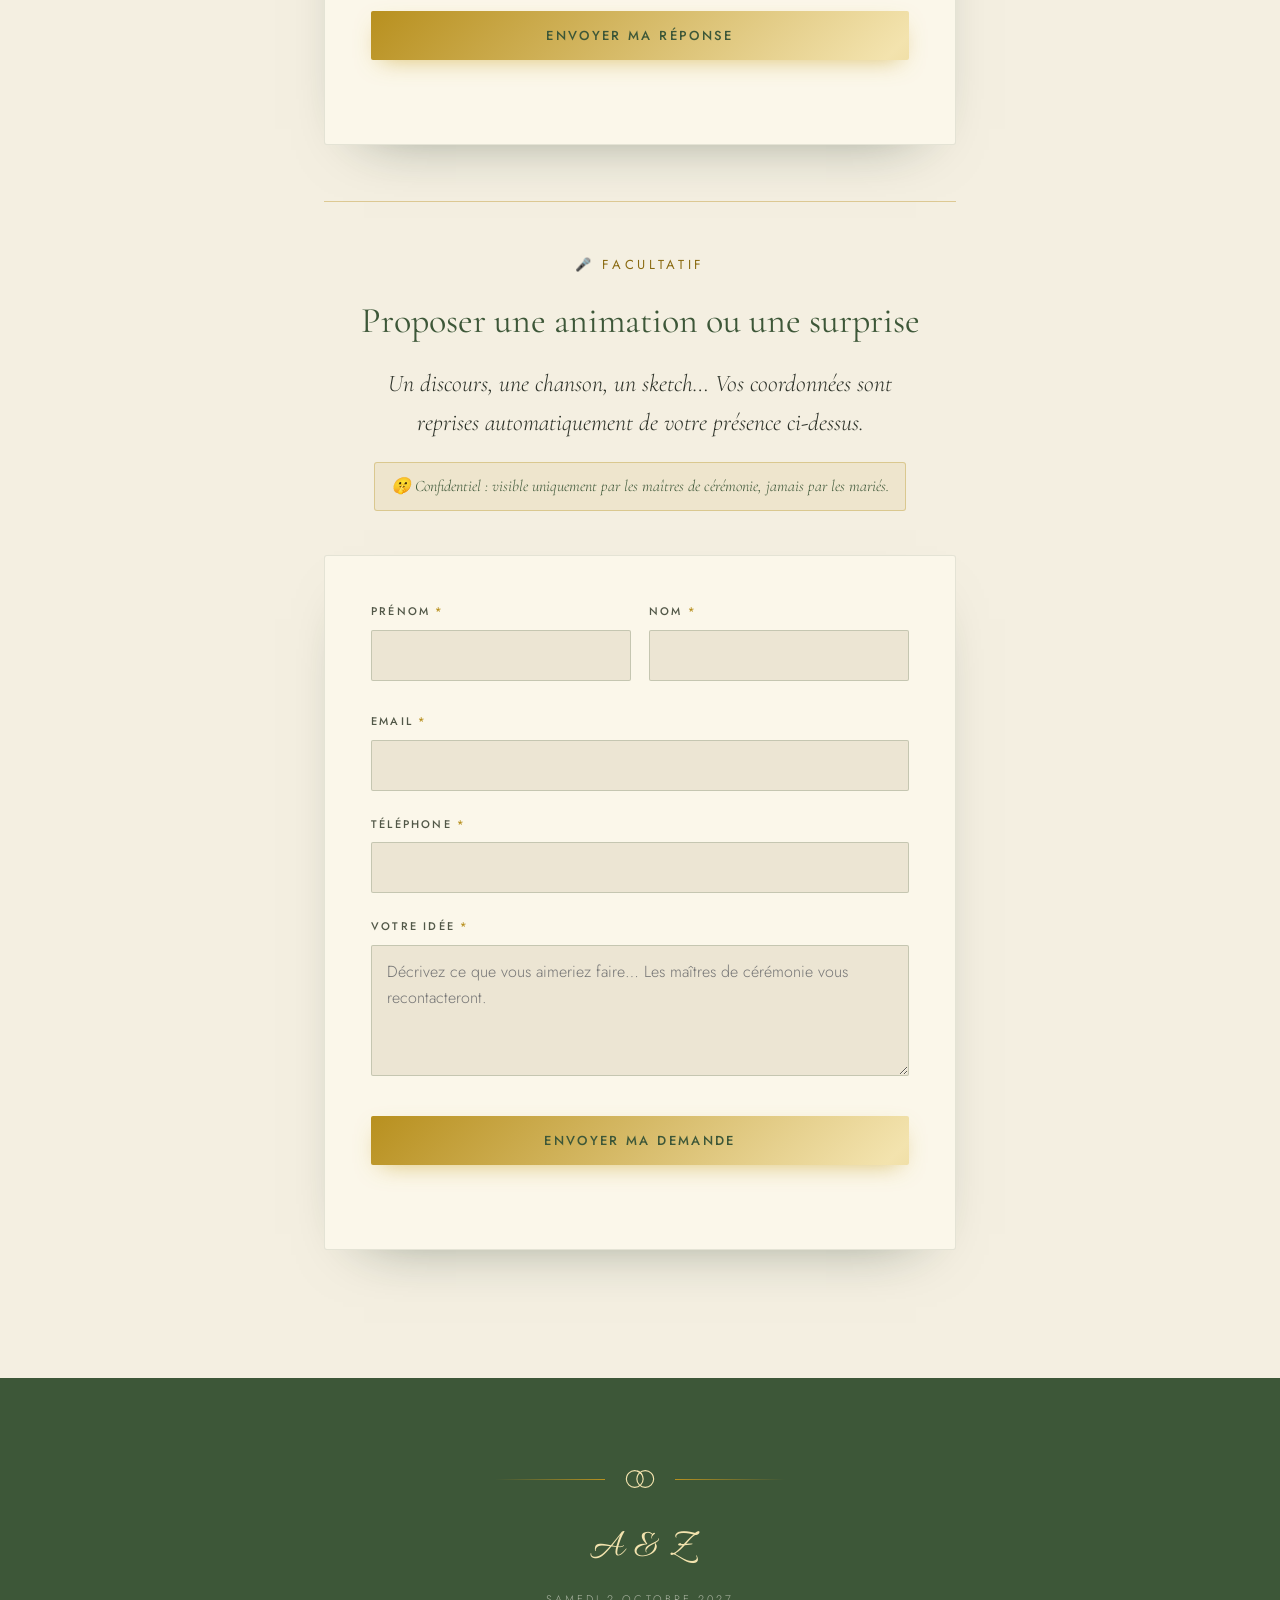
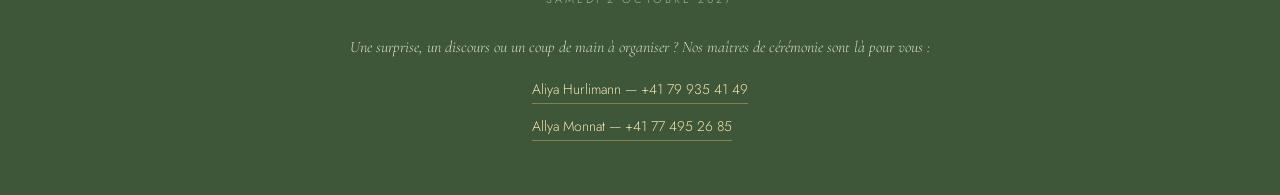
==== commit 38db6697: "Cérémonie à 14h30 + thème voyage dans le dress code Co-Authored-By: Claude Opus 5.5 <noreply@anthrop" ====
--- a/index.html
+++ b/index.html
@@ -119,6 +119,7 @@
         </svg>
         <h3>Dress code</h3>
         <p>Tenue de cérémonie</p>
+        <p class="card__sub">Thème « voyage » : volontiers, si le cœur vous en dit ✈</p>
         <p class="card__sub">Ni blanc ni vert, réservés aux mariés.</p>
       </article>
 
--- a/css/style.css
+++ b/css/style.css
@@ -583,5 +583,7 @@
   color:rgba(250,246,238,.6);
 }
 .footer__contact{margin:22px 0 0;font-size:14px;color:rgba(250,246,238,.72);line-height:2}
-.footer__contact-intro{display:inline-block;margin-bottom:6px;font-style:italic;font-family:var(--serif);font-size:16px;color:rgba(250,246,238,.82)}
+.footer__contact-intro{display:block;margin-bottom:12px;font-style:italic;font-family:var(--serif);font-size:16px;color:rgba(250,246,238,.82)}
+.footer__contact-list{display:flex;flex-direction:column;align-items:flex-start;gap:8px;width:fit-content;max-width:100%;margin-inline:auto;text-align:left}
+.footer__contact-item{white-space:nowrap}
 .footer__contact a{color:var(--or-clair);text-decoration:none;border-bottom:1px solid rgba(227,199,106,.4)}
--- a/css/style.css
+++ b/css/style.css
@@ -583,5 +583,7 @@
   color:rgba(250,246,238,.6);
 }
 .footer__contact{margin:22px 0 0;font-size:14px;color:rgba(250,246,238,.72);line-height:2}
-.footer__contact-intro{display:inline-block;margin-bottom:6px;font-style:italic;font-family:var(--serif);font-size:16px;color:rgba(250,246,238,.82)}
+.footer__contact-intro{display:block;margin-bottom:12px;font-style:italic;font-family:var(--serif);font-size:16px;color:rgba(250,246,238,.82)}
+.footer__contact-list{display:flex;flex-direction:column;align-items:flex-start;gap:8px;width:fit-content;max-width:100%;margin-inline:auto;text-align:left}
+.footer__contact-item{white-space:nowrap}
 .footer__contact a{color:var(--or-clair);text-decoration:none;border-bottom:1px solid rgba(227,199,106,.4)}
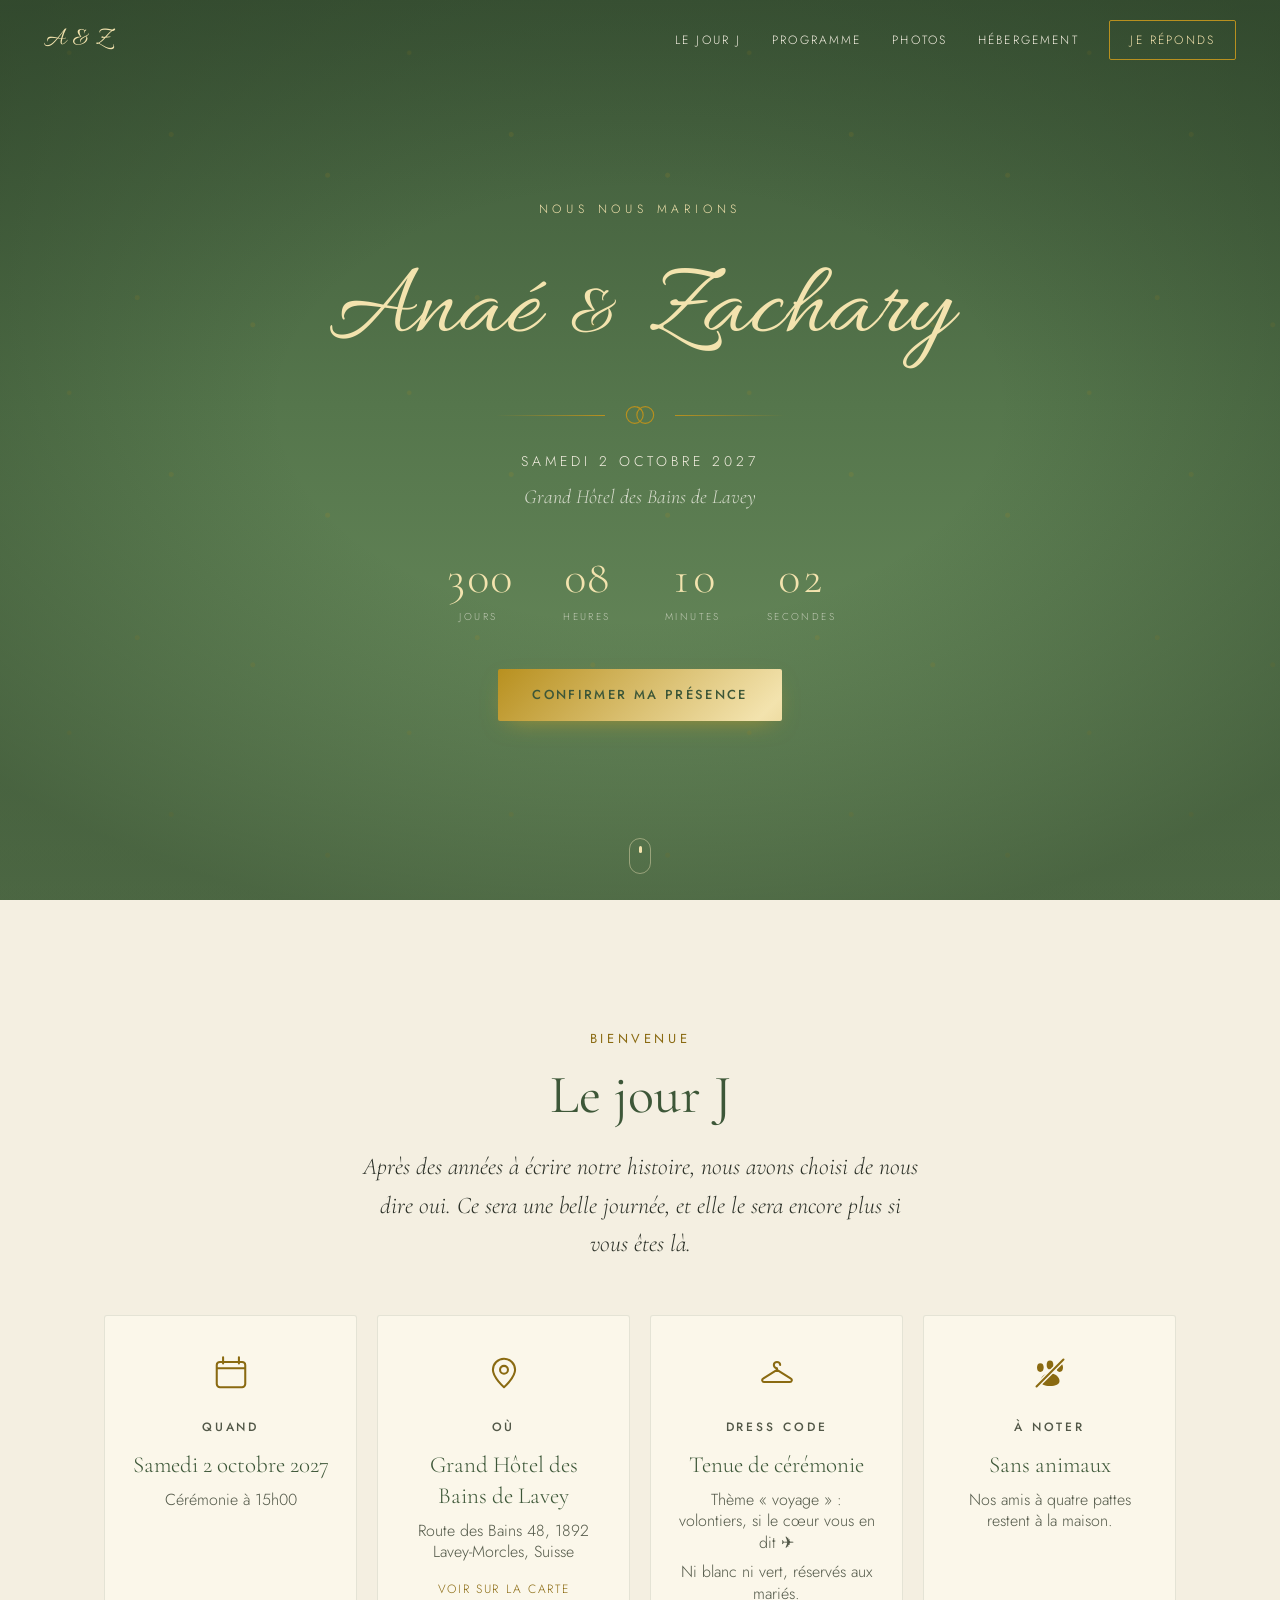
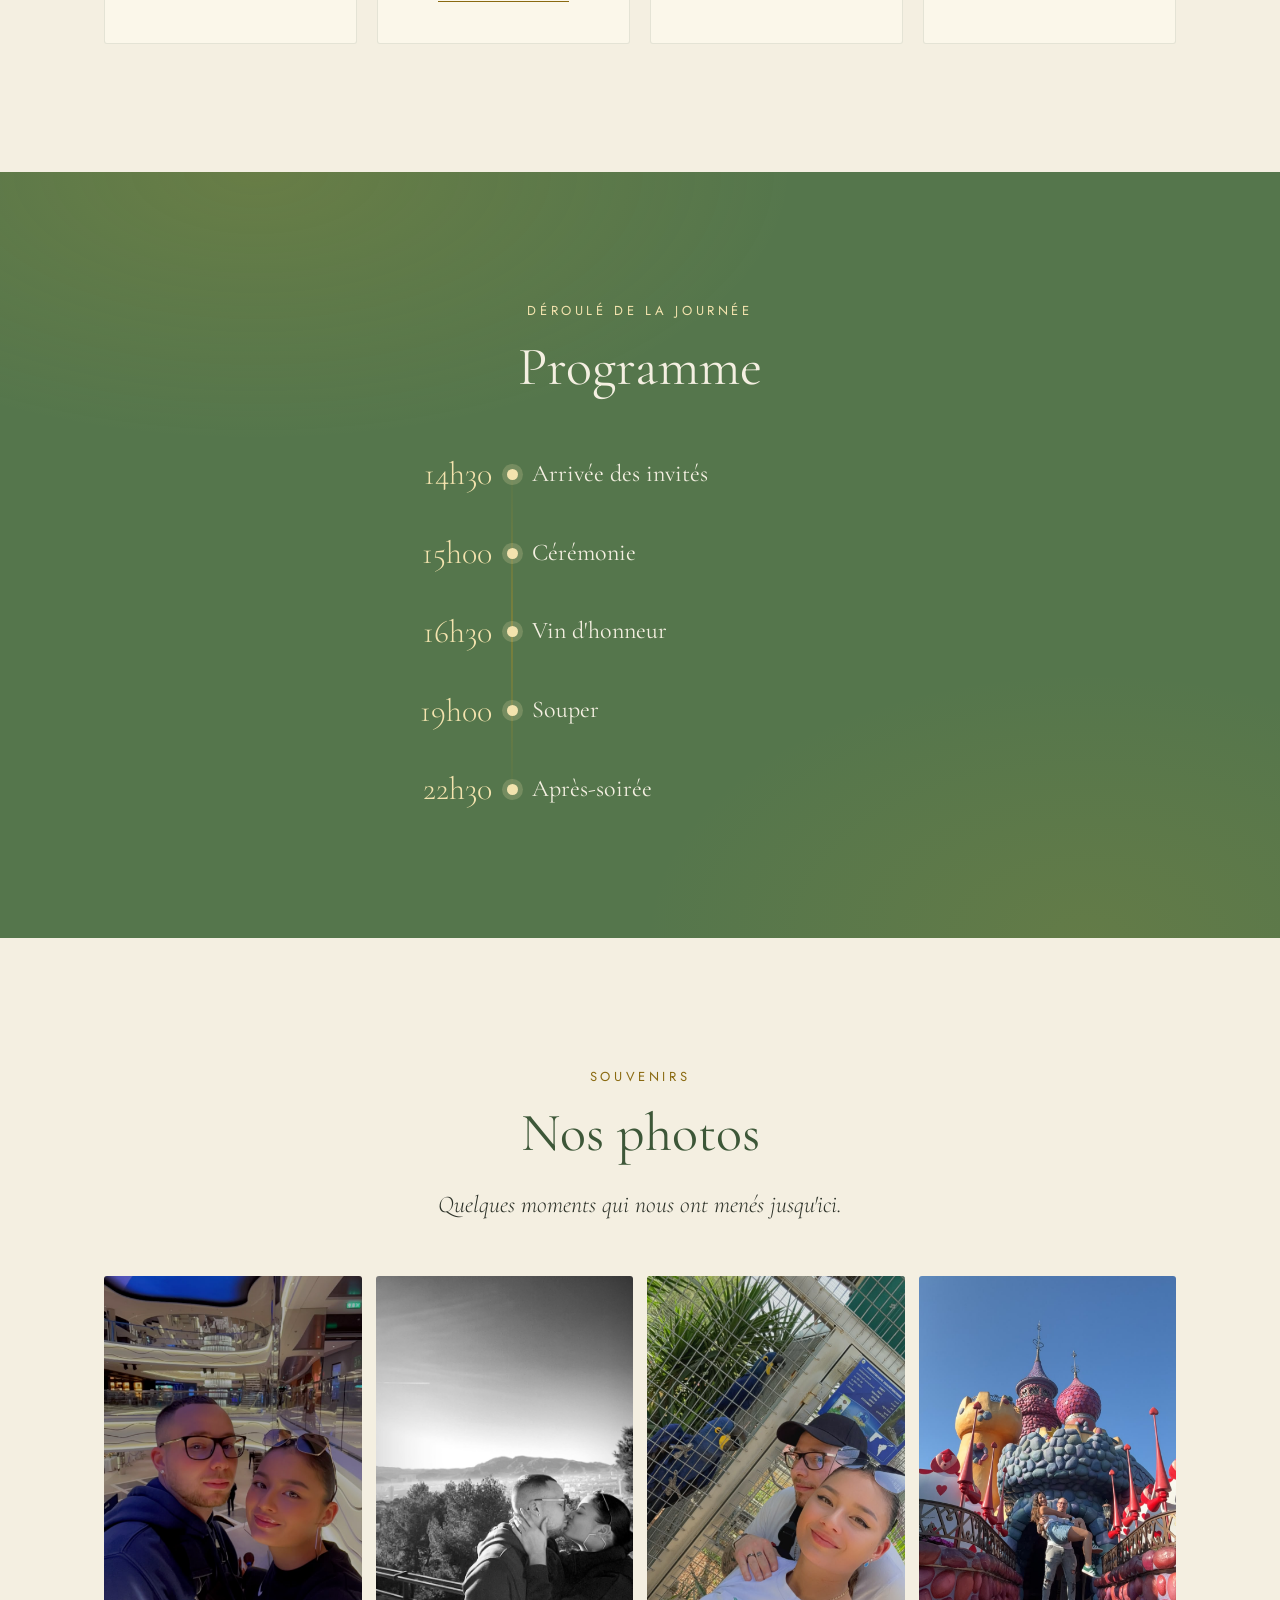
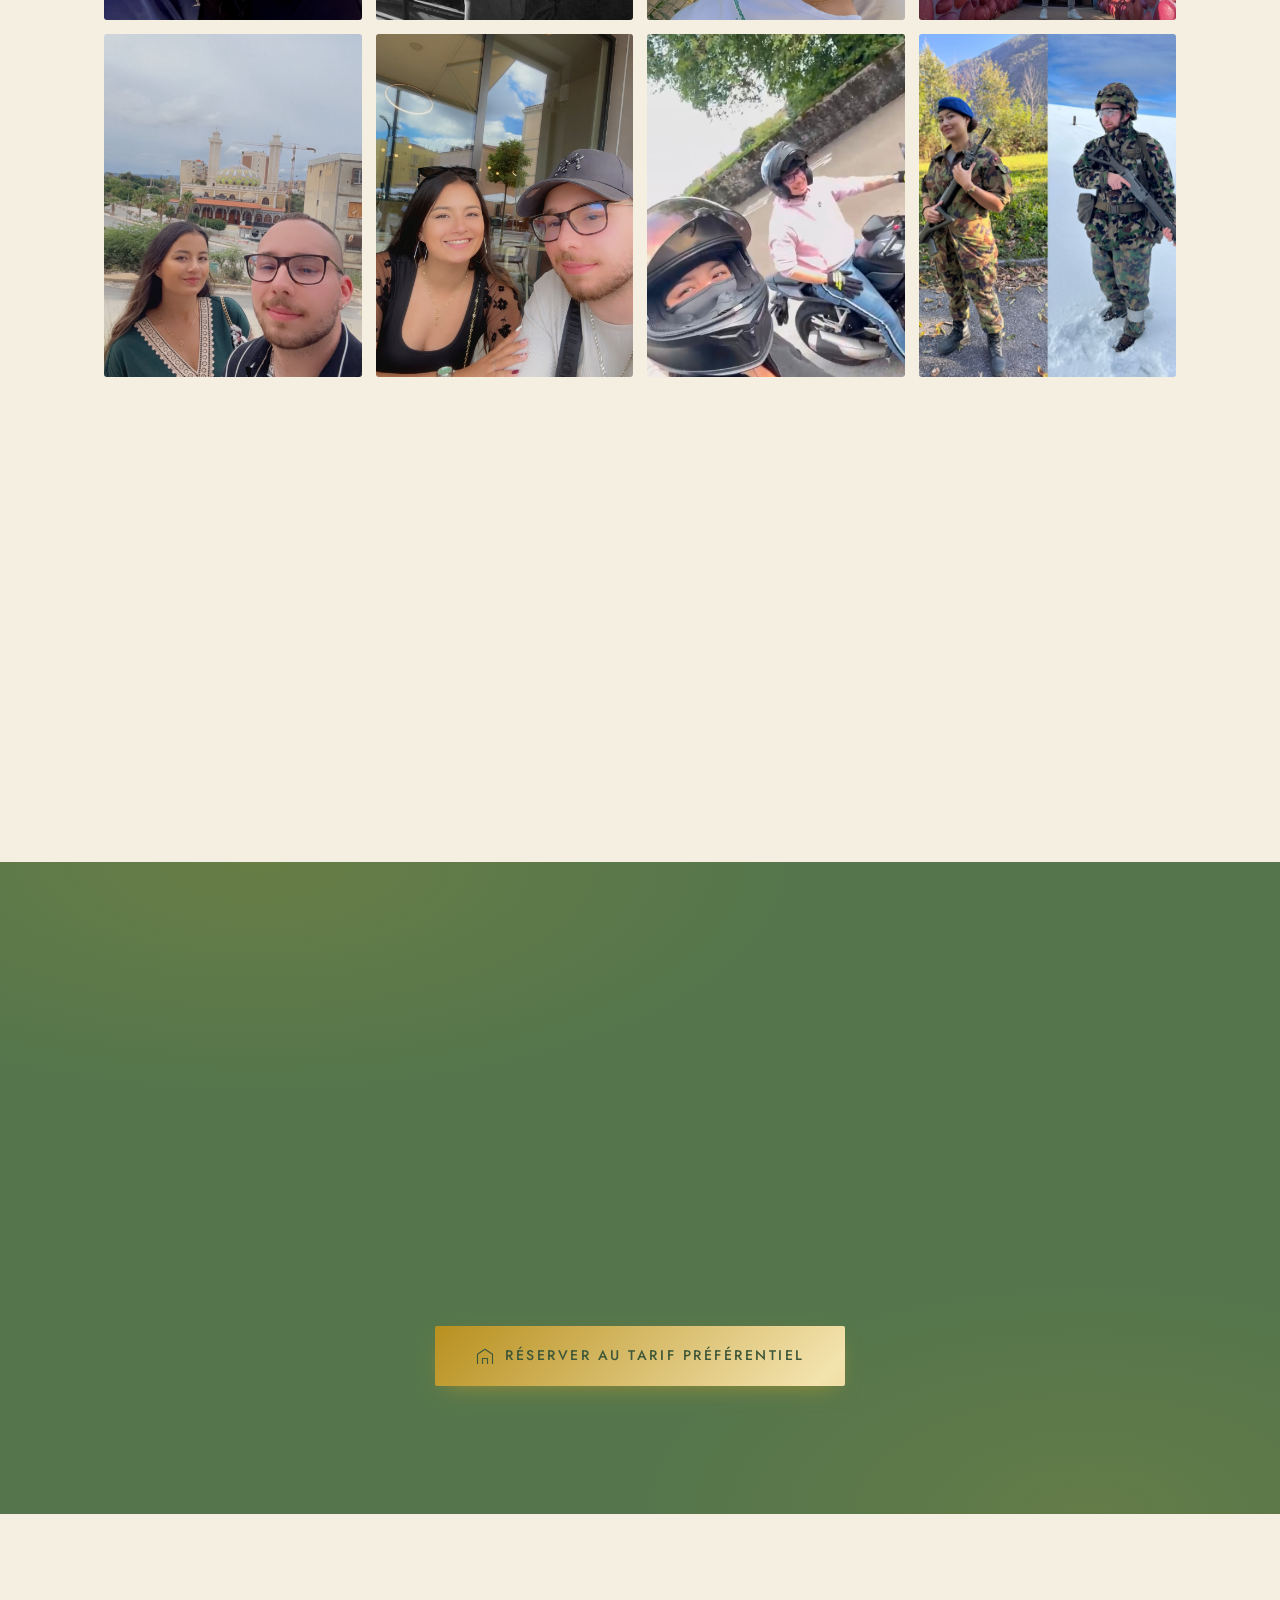
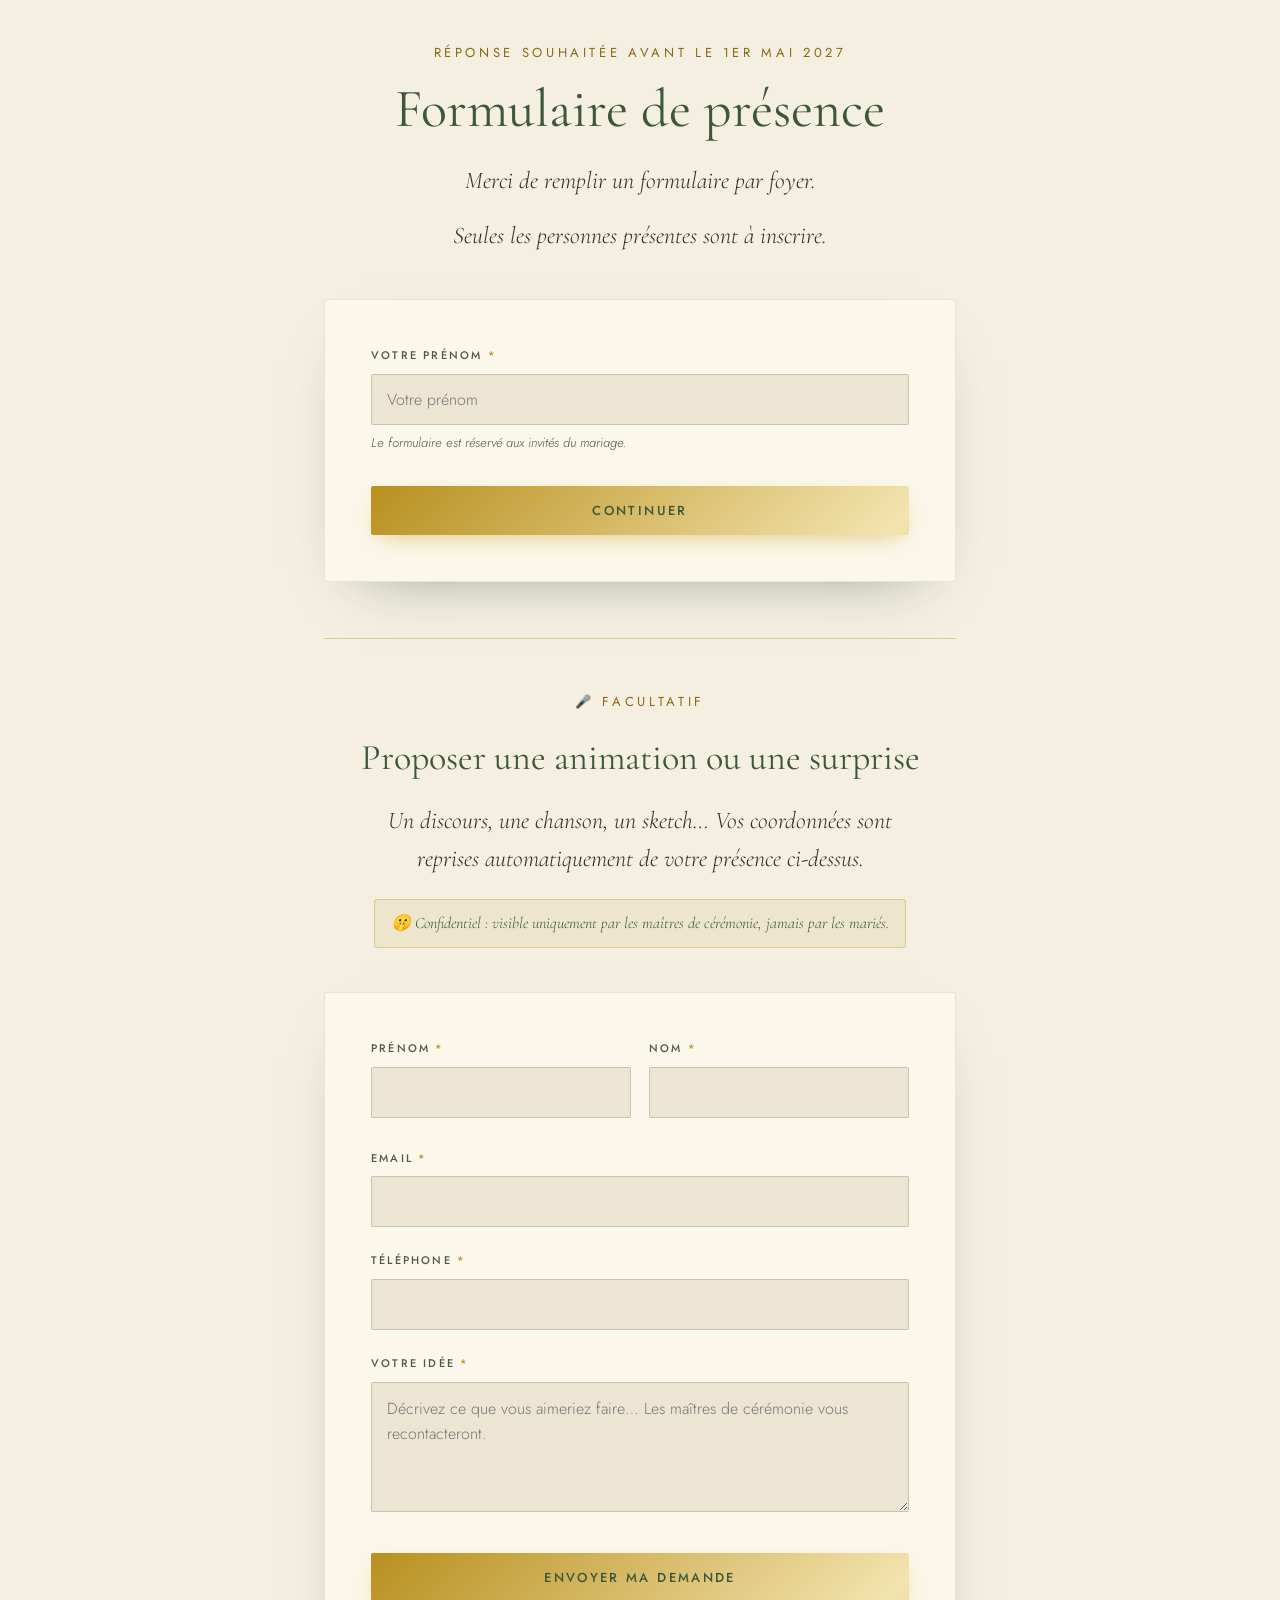
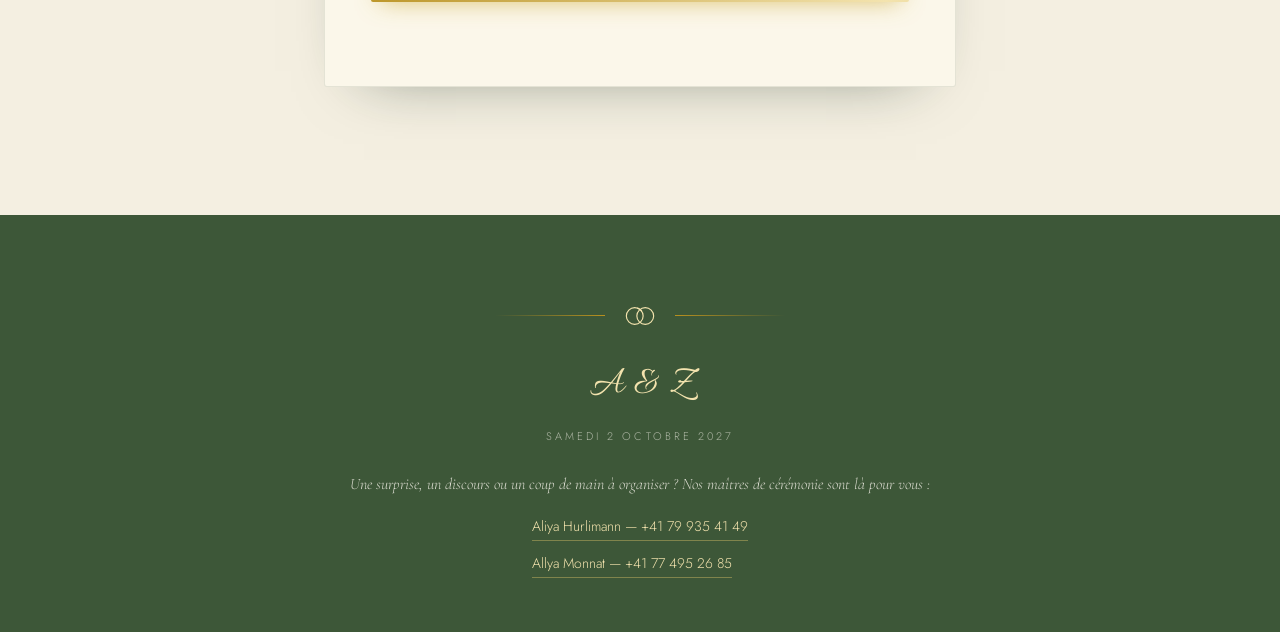
==== commit c442d49d: "Formulaire réservé aux invités de la liste (vérification par prénom) Co-Authored-By: Claude Opus 5.5" ====
--- a/index.html
+++ b/index.html
@@ -186,7 +186,22 @@
       <p class="lead reveal">Seules les personnes présentes sont à inscrire.</p>
     </div>
 
-    <form class="form reveal" id="rsvpForm" novalidate>
+    <!-- Étape 1 : vérification du prénom (liste des invités) -->
+    <div class="form reveal" id="gateInvite">
+      <div class="field">
+        <label for="gatePrenom">Votre prénom <span class="req">*</span></label>
+        <input type="text" id="gatePrenom" autocomplete="given-name" placeholder="Votre prénom"
+               autocapitalize="words" spellcheck="false">
+        <small class="hint">Le formulaire est réservé aux invités du mariage.</small>
+        <small class="err" id="gateErr"></small>
+      </div>
+      <button type="button" class="btn btn--gold btn--full" id="gateBtn">
+        <span class="btn__label">Continuer</span>
+        <span class="btn__spinner" aria-hidden="true"></span>
+      </button>
+    </div>
+
+    <form class="form" id="rsvpForm" novalidate hidden>
 
       <div class="field">
         <label for="email">Email <span class="req">*</span></label>
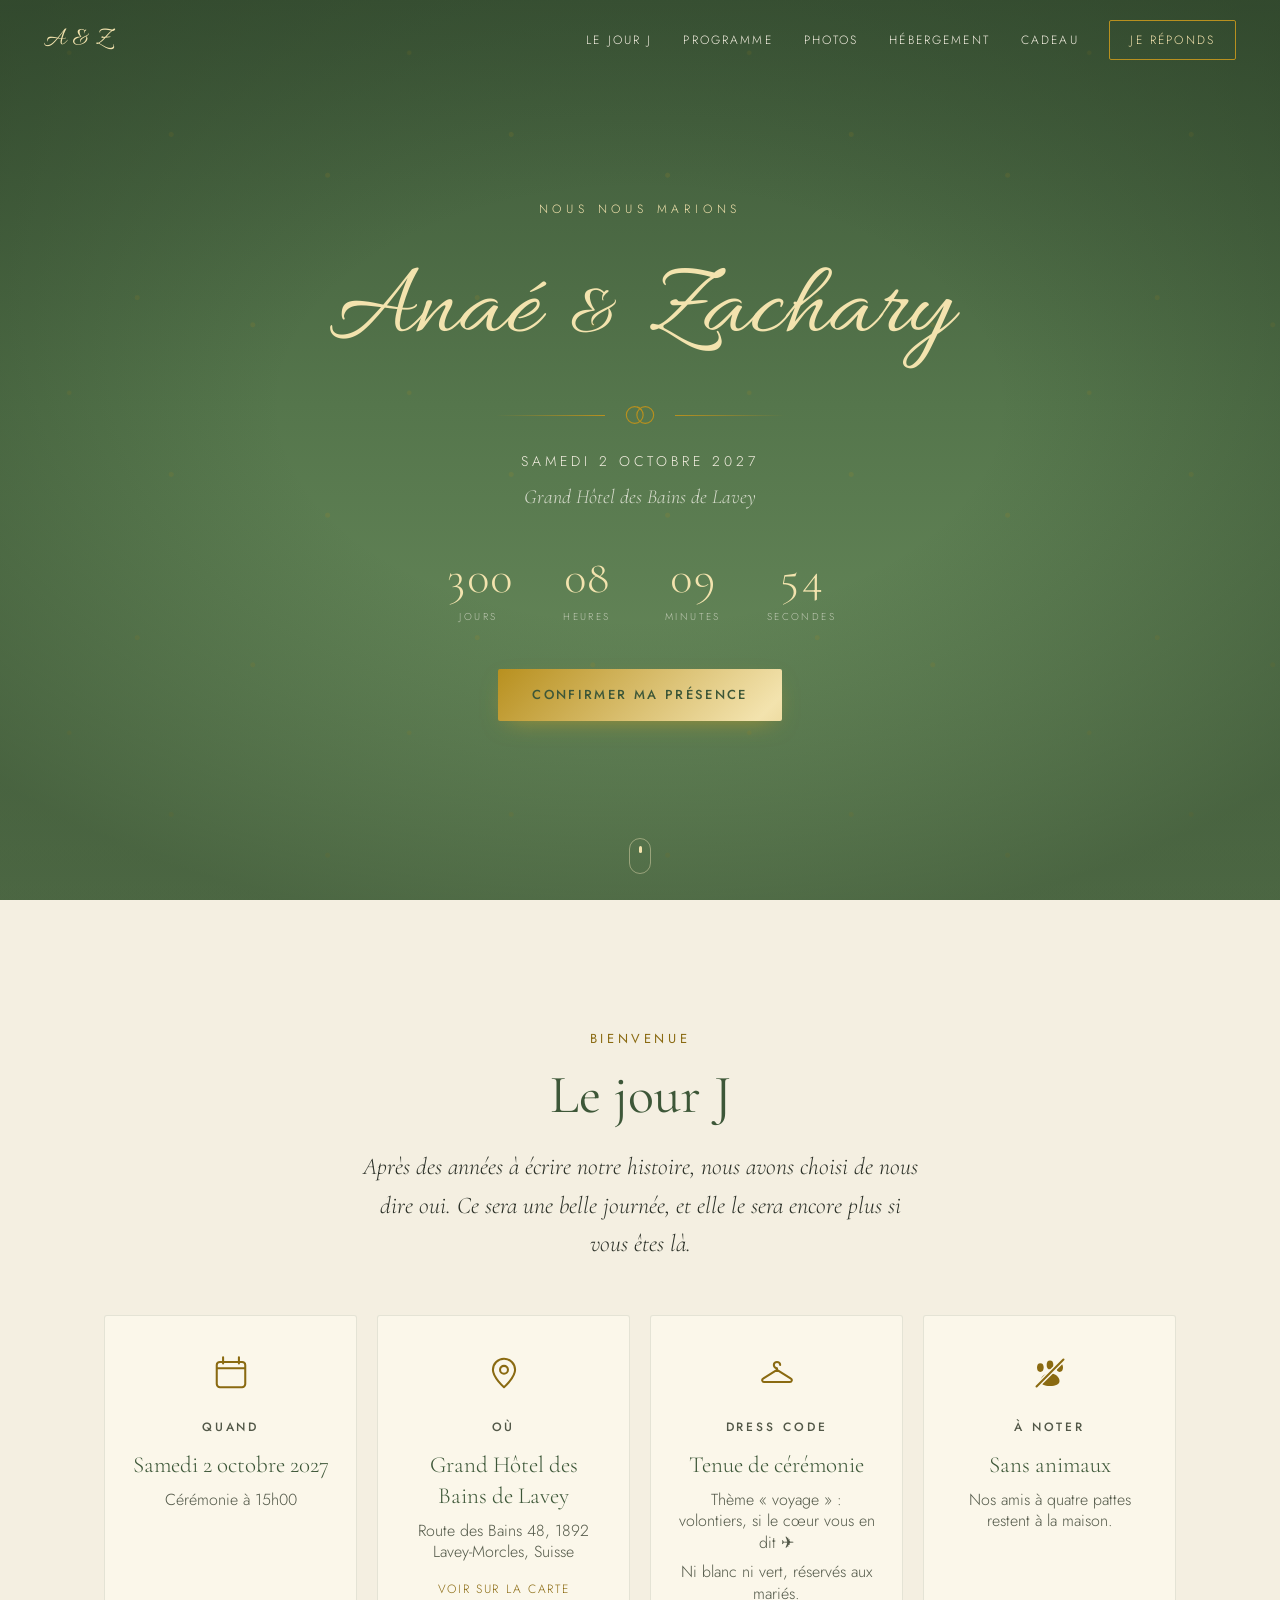
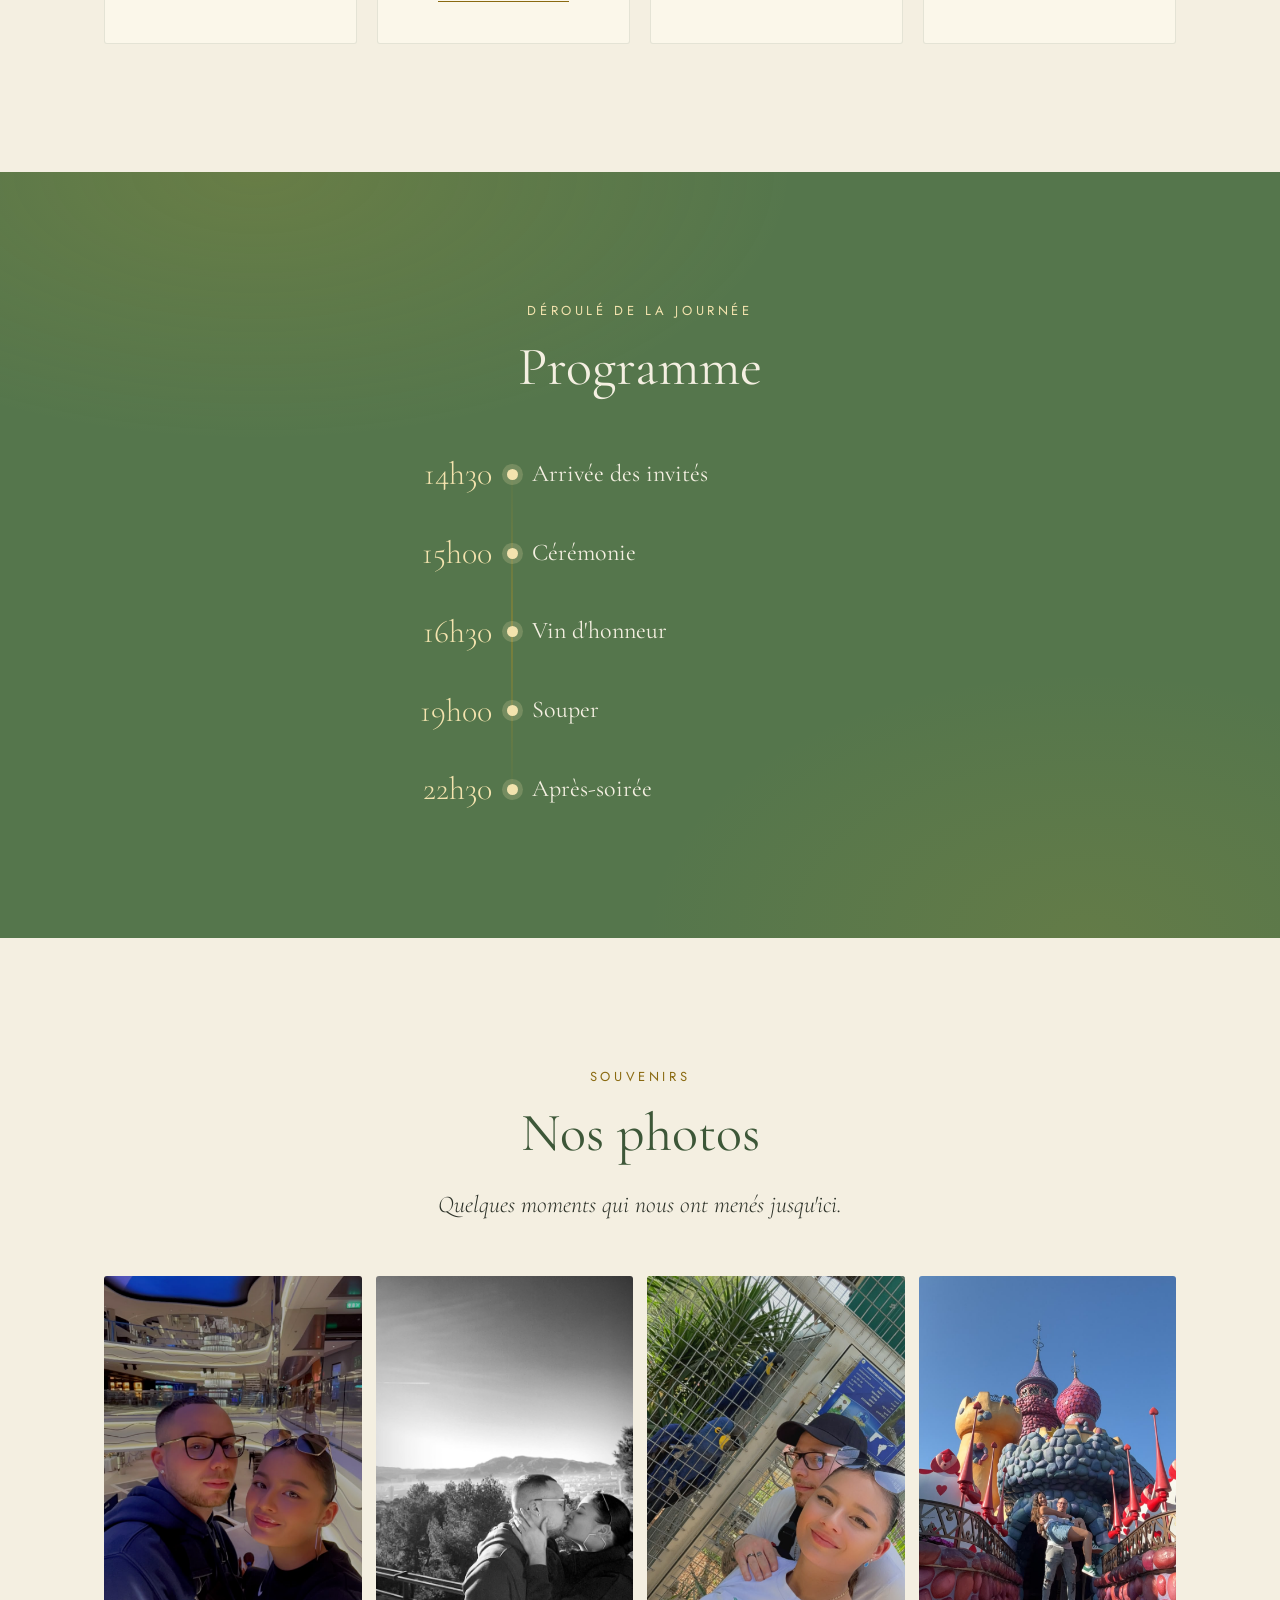
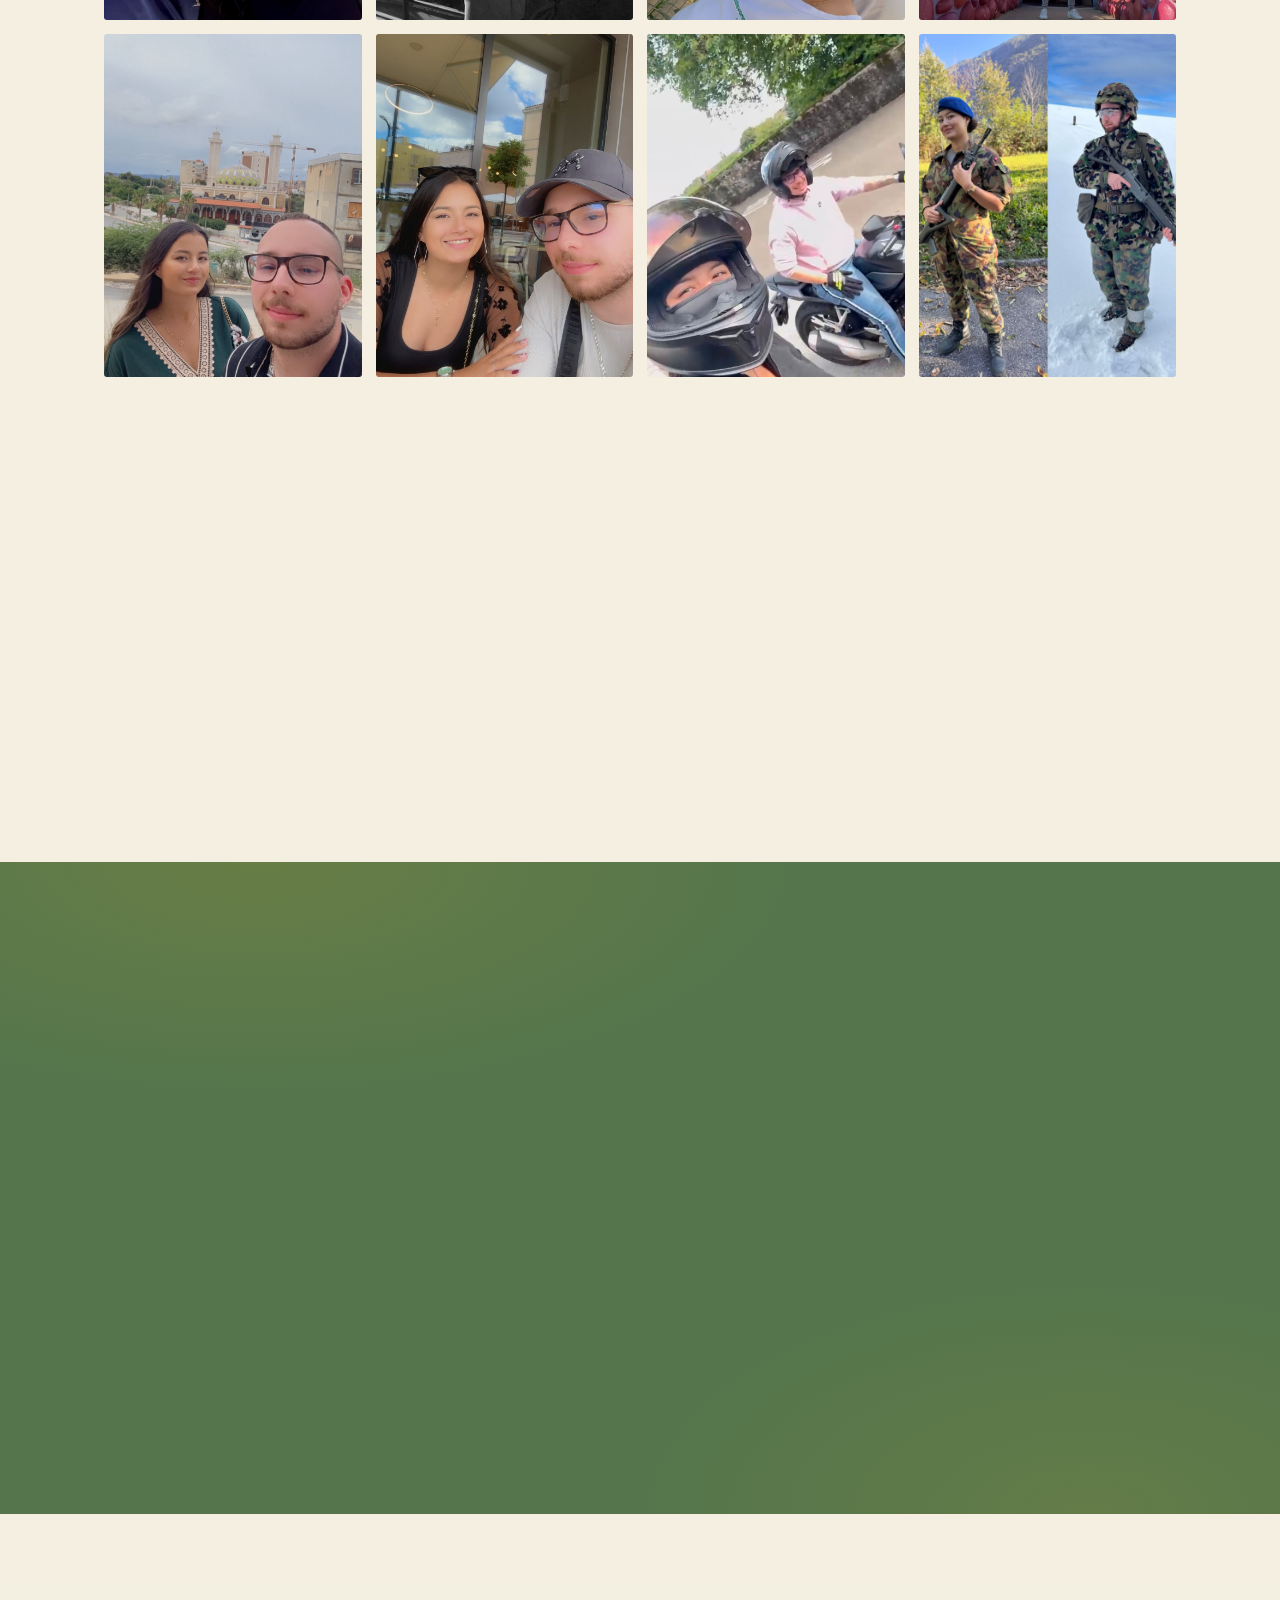
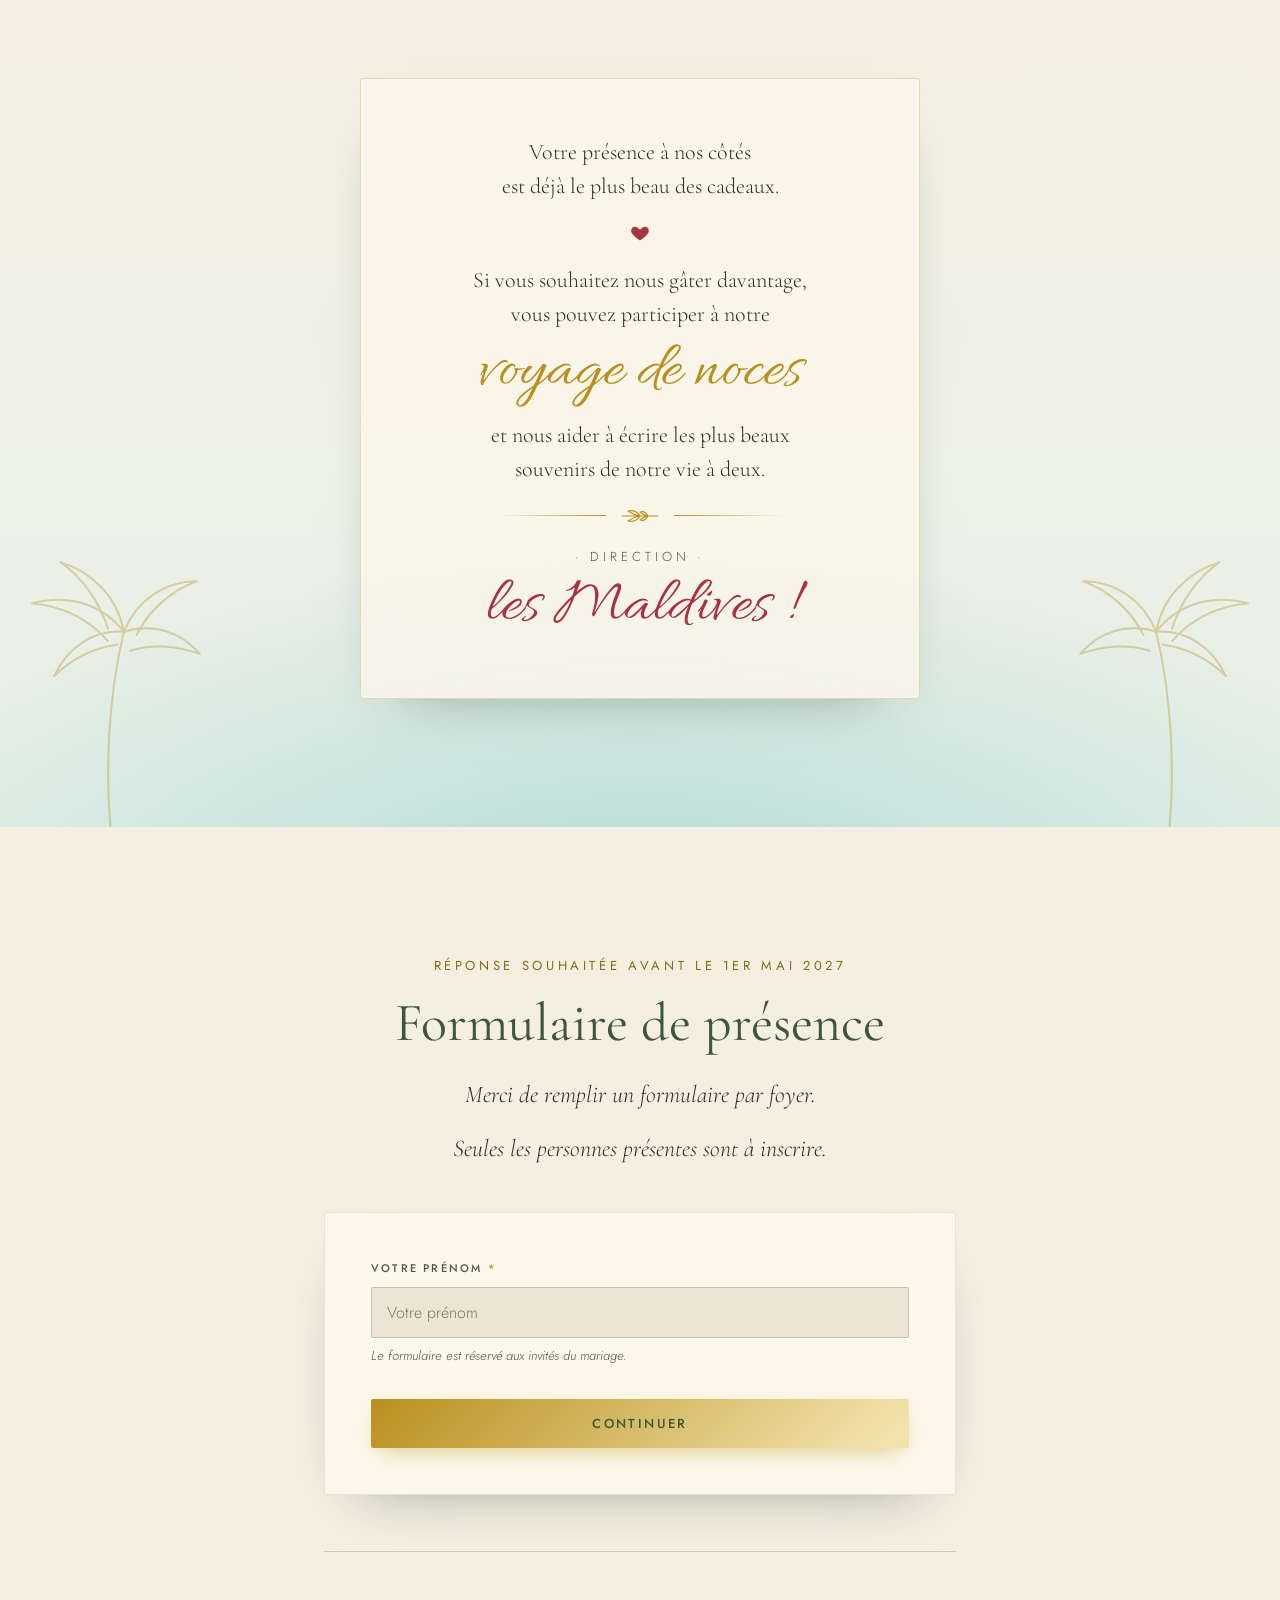
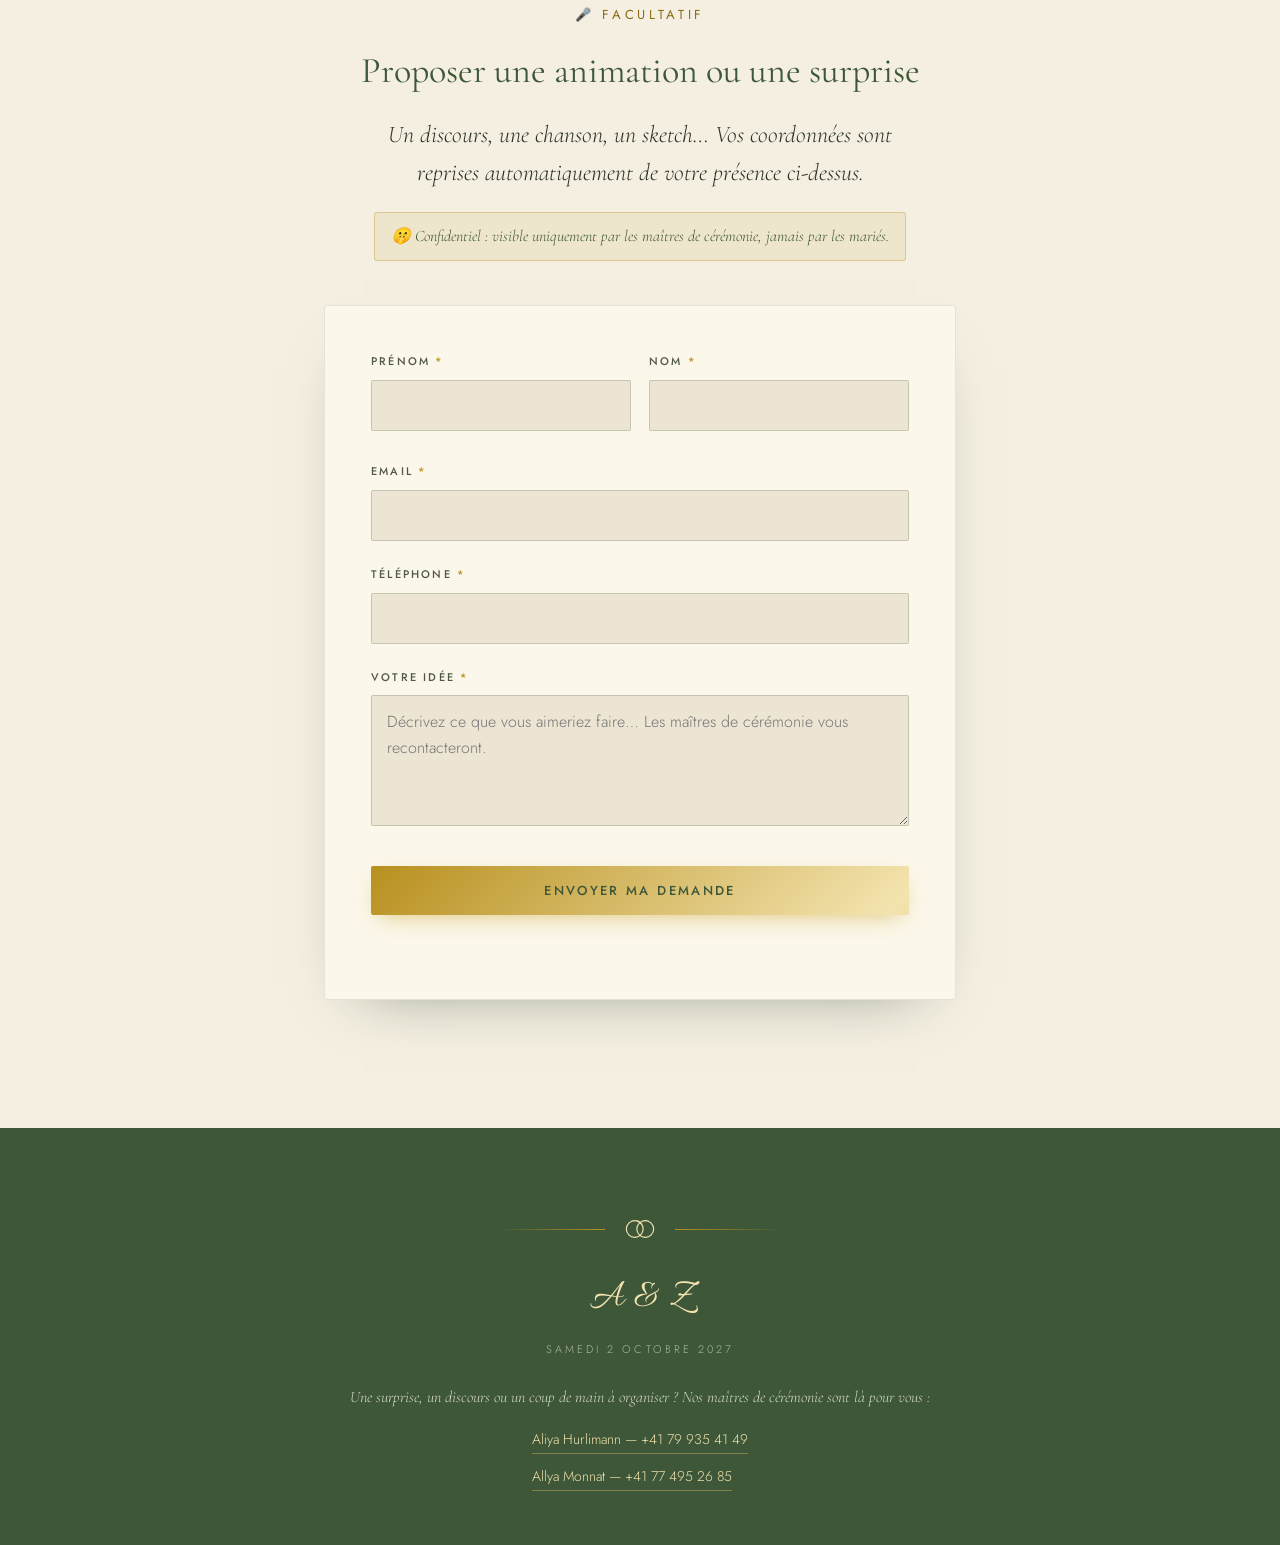
==== commit eb5e9ea0: "Section cadeau : participation au voyage de noces (Maldives) Co-Authored-By: Claude Opus 5.5 <norepl" ====
--- a/index.html
+++ b/index.html
@@ -38,6 +38,7 @@
     <a href="#programme">Programme</a>
     <a href="#galerie">Photos</a>
     <a href="#hotel">Hébergement</a>
+    <a href="#cadeau">Cadeau</a>
     <a href="#rsvp" class="nav__cta">Je réponds</a>
   </nav>
 </header>
@@ -173,6 +174,60 @@
     <p class="lead lead--light reveal" data-hotel-texte></p>
 
     <div class="qr reveal" id="qrBlock"></div>
+  </div>
+</section>
+
+<!-- ================= CADEAU / VOYAGE DE NOCES ================= -->
+<section class="section section--cadeau" id="cadeau">
+  <!-- palmiers décoratifs (trait doré) -->
+  <svg class="cadeau__palme cadeau__palme--g" viewBox="0 0 120 200" aria-hidden="true">
+    <path d="M62 198c-4-40-2-86 8-128"/>
+    <path d="M70 70c-14-18-36-24-58-18 20 2 36 10 48 24"/>
+    <path d="M70 70c-4-22-20-38-40-44 14 10 24 24 30 42"/>
+    <path d="M70 70c8-20 26-32 46-32-16 6-30 18-38 34"/>
+    <path d="M70 70c18-6 36 0 48 14-16-6-32-6-44-2"/>
+    <path d="M70 70c-18-2-36 10-44 28 12-12 26-18 40-20"/>
+  </svg>
+  <svg class="cadeau__palme cadeau__palme--d" viewBox="0 0 120 200" aria-hidden="true">
+    <path d="M62 198c-4-40-2-86 8-128"/>
+    <path d="M70 70c-14-18-36-24-58-18 20 2 36 10 48 24"/>
+    <path d="M70 70c-4-22-20-38-40-44 14 10 24 24 30 42"/>
+    <path d="M70 70c8-20 26-32 46-32-16 6-30 18-38 34"/>
+    <path d="M70 70c18-6 36 0 48 14-16-6-32-6-44-2"/>
+    <path d="M70 70c-18-2-36 10-44 28 12-12 26-18 40-20"/>
+  </svg>
+
+  <div class="wrap wrap--narrow center">
+    <p class="eyebrow reveal">Cadeau</p>
+
+    <div class="cadeau reveal">
+      <p class="cadeau__texte">Votre présence à nos côtés<br>est déjà le plus beau des cadeaux.</p>
+
+      <svg class="cadeau__coeur" viewBox="0 0 24 24" aria-hidden="true">
+        <path d="M12 21s-7.5-4.6-10-9.3C.4 8.4 2.3 4.5 6 4.5c2.3 0 3.6 1.3 6 3.6 2.4-2.3 3.7-3.6 6-3.6 3.7 0 5.6 3.9 4 7.2C19.5 16.4 12 21 12 21z"/>
+      </svg>
+
+      <p class="cadeau__texte">Si vous souhaitez nous gâter davantage,<br>vous pouvez participer à notre</p>
+      <p class="cadeau__script">voyage de noces</p>
+      <p class="cadeau__texte">et nous aider à écrire les plus beaux<br>souvenirs de notre vie à deux.</p>
+
+      <div class="ornament" aria-hidden="true">
+        <span class="ornament__line"></span>
+        <svg class="cadeau__epi" viewBox="0 0 40 16"><path d="M2 8h36M20 8c-3-5-8-6-12-5 3 2 7 4 12 5zm0 0c-3 5-8 6-12 5 3-2 7-4 12-5zm8 0c-2-4-5-5-8-4 2 2 5 3 8 4zm0 0c-2 4-5 5-8 4 2-2 5-3 8-4z"/></svg>
+        <span class="ornament__line"></span>
+      </div>
+
+      <p class="cadeau__direction">· Direction ·</p>
+      <p class="cadeau__script cadeau__script--dest">les Maldives !</p>
+
+      <!-- Coordonnées bancaires : n'apparaissent que si l'IBAN est rempli dans js/config.js -->
+      <div class="cadeau__banque" id="cadeauBanque" hidden>
+        <button type="button" class="btn btn--ghost" id="cadeauBtn" aria-expanded="false" aria-controls="cadeauIban">
+          Participer au voyage
+        </button>
+        <dl class="iban" id="cadeauIban" hidden></dl>
+      </div>
+    </div>
   </div>
 </section>
 
--- a/css/style.css
+++ b/css/style.css
@@ -587,3 +587,58 @@
 .footer__contact-list{display:flex;flex-direction:column;align-items:flex-start;gap:8px;width:fit-content;max-width:100%;margin-inline:auto;text-align:left}
 .footer__contact-item{white-space:nowrap}
 .footer__contact a{color:var(--or-clair);text-decoration:none;border-bottom:1px solid rgba(227,199,106,.4)}
+
+/* ------------------------------------------------ CADEAU / VOYAGE DE NOCES */
+.section--cadeau{
+  overflow:hidden;
+  background:
+    radial-gradient(90% 55% at 50% 108%,rgba(84,176,178,.30),transparent 70%),
+    linear-gradient(180deg,var(--creme) 0%,#eef1e6 60%,#e3efe8 100%);
+}
+.cadeau{
+  max-width:560px;margin:0 auto;
+  background:rgba(251,247,234,.78);
+  border:1px solid rgba(184,144,31,.28);border-radius:3px;
+  padding:clamp(34px,6vw,56px) clamp(22px,5vw,48px);
+  box-shadow:0 24px 60px -42px rgba(19,42,29,.55);
+}
+.cadeau__texte{
+  font-family:var(--serif);font-size:clamp(19px,2.3vw,22px);
+  color:var(--encre);line-height:1.55;margin:0;
+}
+.cadeau__coeur{width:20px;height:20px;fill:#a8323e;stroke:none;margin:20px auto;display:block}
+.cadeau__script{
+  font-family:var(--script);font-size:clamp(46px,8vw,64px);line-height:1.1;
+  color:var(--or);margin:6px 0 10px;font-weight:400;
+}
+.cadeau__script--dest{color:#a8323e;margin:0}
+.cadeau__direction{
+  font-family:var(--sans);font-size:13px;letter-spacing:.3em;text-transform:uppercase;
+  color:var(--gris);margin:0 0 4px;
+}
+.cadeau__epi{width:40px;height:16px;fill:none;stroke:var(--or);stroke-width:1.1;flex:none}
+.cadeau__palme{
+  position:absolute;bottom:-10px;width:clamp(90px,16vw,190px);height:auto;
+  fill:none;stroke:var(--or);stroke-width:1.3;stroke-linecap:round;opacity:.35;pointer-events:none;
+}
+.cadeau__palme--g{left:clamp(-30px,1vw,40px)}
+.cadeau__palme--d{right:clamp(-30px,1vw,40px);transform:scaleX(-1)}
+
+.cadeau__banque{margin-top:30px}
+.iban{margin:22px 0 0;text-align:left;border-top:1px solid rgba(184,144,31,.25)}
+.iban[hidden]{display:none}
+.iban__ligne{display:grid;grid-template-columns:120px 1fr;gap:4px 14px;padding:12px 0;
+  border-bottom:1px solid rgba(184,144,31,.18)}
+.iban dt{font-size:12px;letter-spacing:.14em;text-transform:uppercase;color:var(--or-fonce);padding-top:3px}
+.iban dd{margin:0;color:var(--encre);font-size:16px;overflow-wrap:anywhere}
+.iban__val--mono{font-variant-numeric:tabular-nums;letter-spacing:.04em}
+.iban__copier{
+  margin-left:6px;font:inherit;font-size:12px;letter-spacing:.08em;text-transform:uppercase;
+  background:none;border:0;border-bottom:1px solid currentColor;color:var(--or-fonce);
+  cursor:pointer;padding:0 0 1px;
+}
+.iban__copier:hover{color:var(--vert)}
+@media (max-width:480px){
+  .iban__ligne{grid-template-columns:1fr}
+  .cadeau__palme{opacity:.22}
+}
--- a/css/style.css
+++ b/css/style.css
@@ -587,3 +587,58 @@
 .footer__contact-list{display:flex;flex-direction:column;align-items:flex-start;gap:8px;width:fit-content;max-width:100%;margin-inline:auto;text-align:left}
 .footer__contact-item{white-space:nowrap}
 .footer__contact a{color:var(--or-clair);text-decoration:none;border-bottom:1px solid rgba(227,199,106,.4)}
+
+/* ------------------------------------------------ CADEAU / VOYAGE DE NOCES */
+.section--cadeau{
+  overflow:hidden;
+  background:
+    radial-gradient(90% 55% at 50% 108%,rgba(84,176,178,.30),transparent 70%),
+    linear-gradient(180deg,var(--creme) 0%,#eef1e6 60%,#e3efe8 100%);
+}
+.cadeau{
+  max-width:560px;margin:0 auto;
+  background:rgba(251,247,234,.78);
+  border:1px solid rgba(184,144,31,.28);border-radius:3px;
+  padding:clamp(34px,6vw,56px) clamp(22px,5vw,48px);
+  box-shadow:0 24px 60px -42px rgba(19,42,29,.55);
+}
+.cadeau__texte{
+  font-family:var(--serif);font-size:clamp(19px,2.3vw,22px);
+  color:var(--encre);line-height:1.55;margin:0;
+}
+.cadeau__coeur{width:20px;height:20px;fill:#a8323e;stroke:none;margin:20px auto;display:block}
+.cadeau__script{
+  font-family:var(--script);font-size:clamp(46px,8vw,64px);line-height:1.1;
+  color:var(--or);margin:6px 0 10px;font-weight:400;
+}
+.cadeau__script--dest{color:#a8323e;margin:0}
+.cadeau__direction{
+  font-family:var(--sans);font-size:13px;letter-spacing:.3em;text-transform:uppercase;
+  color:var(--gris);margin:0 0 4px;
+}
+.cadeau__epi{width:40px;height:16px;fill:none;stroke:var(--or);stroke-width:1.1;flex:none}
+.cadeau__palme{
+  position:absolute;bottom:-10px;width:clamp(90px,16vw,190px);height:auto;
+  fill:none;stroke:var(--or);stroke-width:1.3;stroke-linecap:round;opacity:.35;pointer-events:none;
+}
+.cadeau__palme--g{left:clamp(-30px,1vw,40px)}
+.cadeau__palme--d{right:clamp(-30px,1vw,40px);transform:scaleX(-1)}
+
+.cadeau__banque{margin-top:30px}
+.iban{margin:22px 0 0;text-align:left;border-top:1px solid rgba(184,144,31,.25)}
+.iban[hidden]{display:none}
+.iban__ligne{display:grid;grid-template-columns:120px 1fr;gap:4px 14px;padding:12px 0;
+  border-bottom:1px solid rgba(184,144,31,.18)}
+.iban dt{font-size:12px;letter-spacing:.14em;text-transform:uppercase;color:var(--or-fonce);padding-top:3px}
+.iban dd{margin:0;color:var(--encre);font-size:16px;overflow-wrap:anywhere}
+.iban__val--mono{font-variant-numeric:tabular-nums;letter-spacing:.04em}
+.iban__copier{
+  margin-left:6px;font:inherit;font-size:12px;letter-spacing:.08em;text-transform:uppercase;
+  background:none;border:0;border-bottom:1px solid currentColor;color:var(--or-fonce);
+  cursor:pointer;padding:0 0 1px;
+}
+.iban__copier:hover{color:var(--vert)}
+@media (max-width:480px){
+  .iban__ligne{grid-template-columns:1fr}
+  .cadeau__palme{opacity:.22}
+}
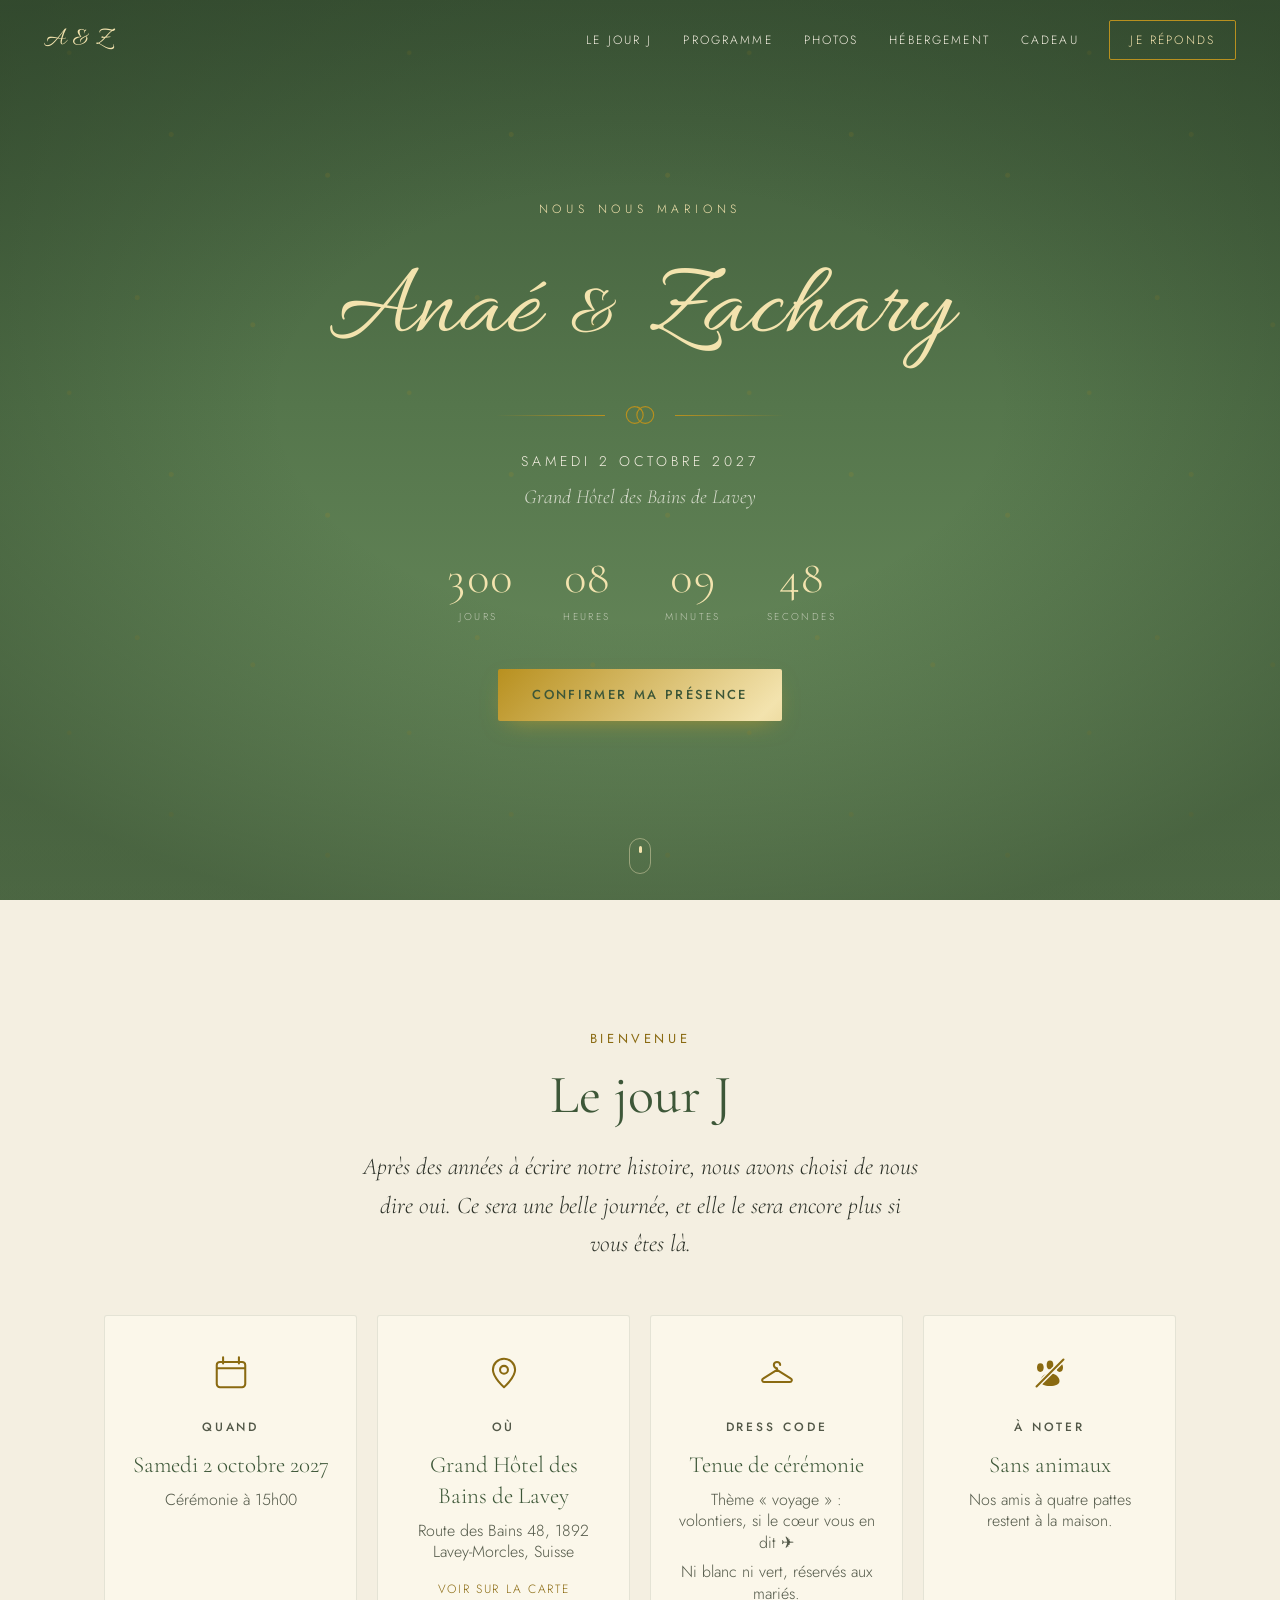
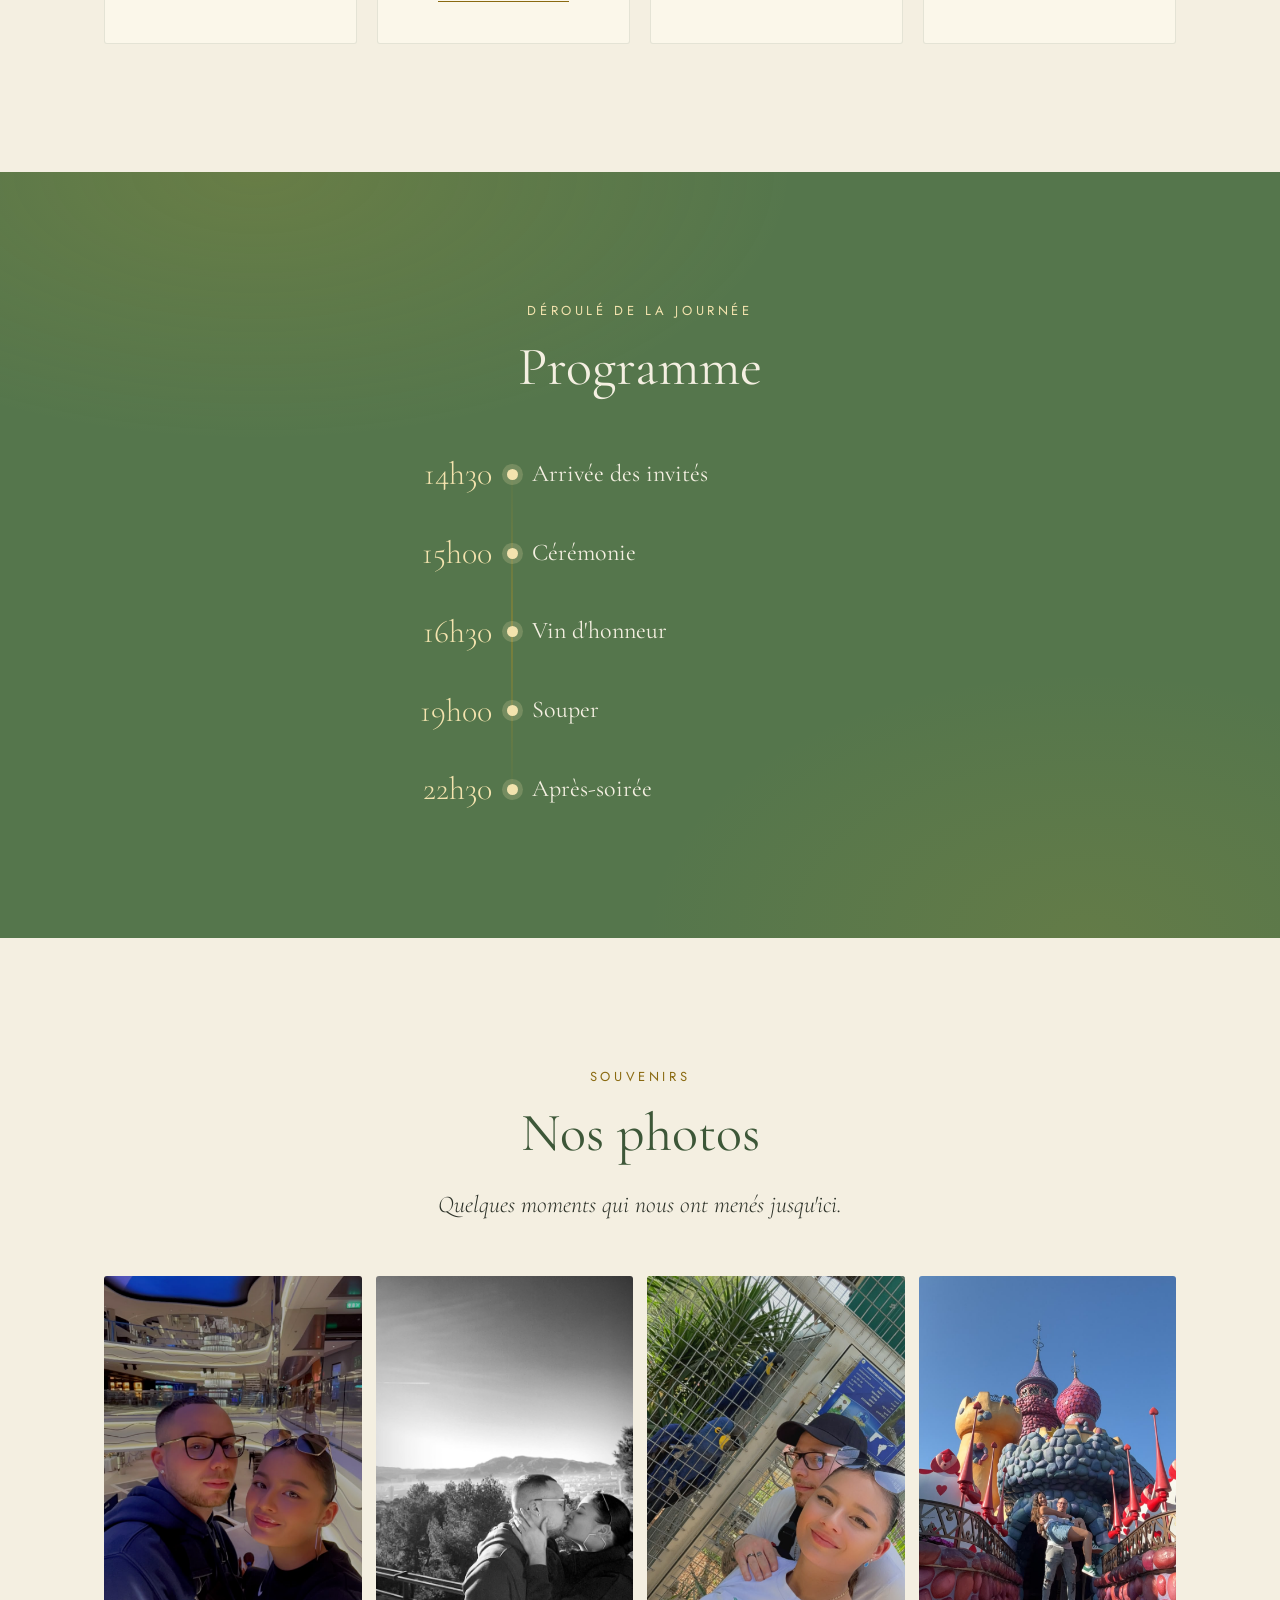
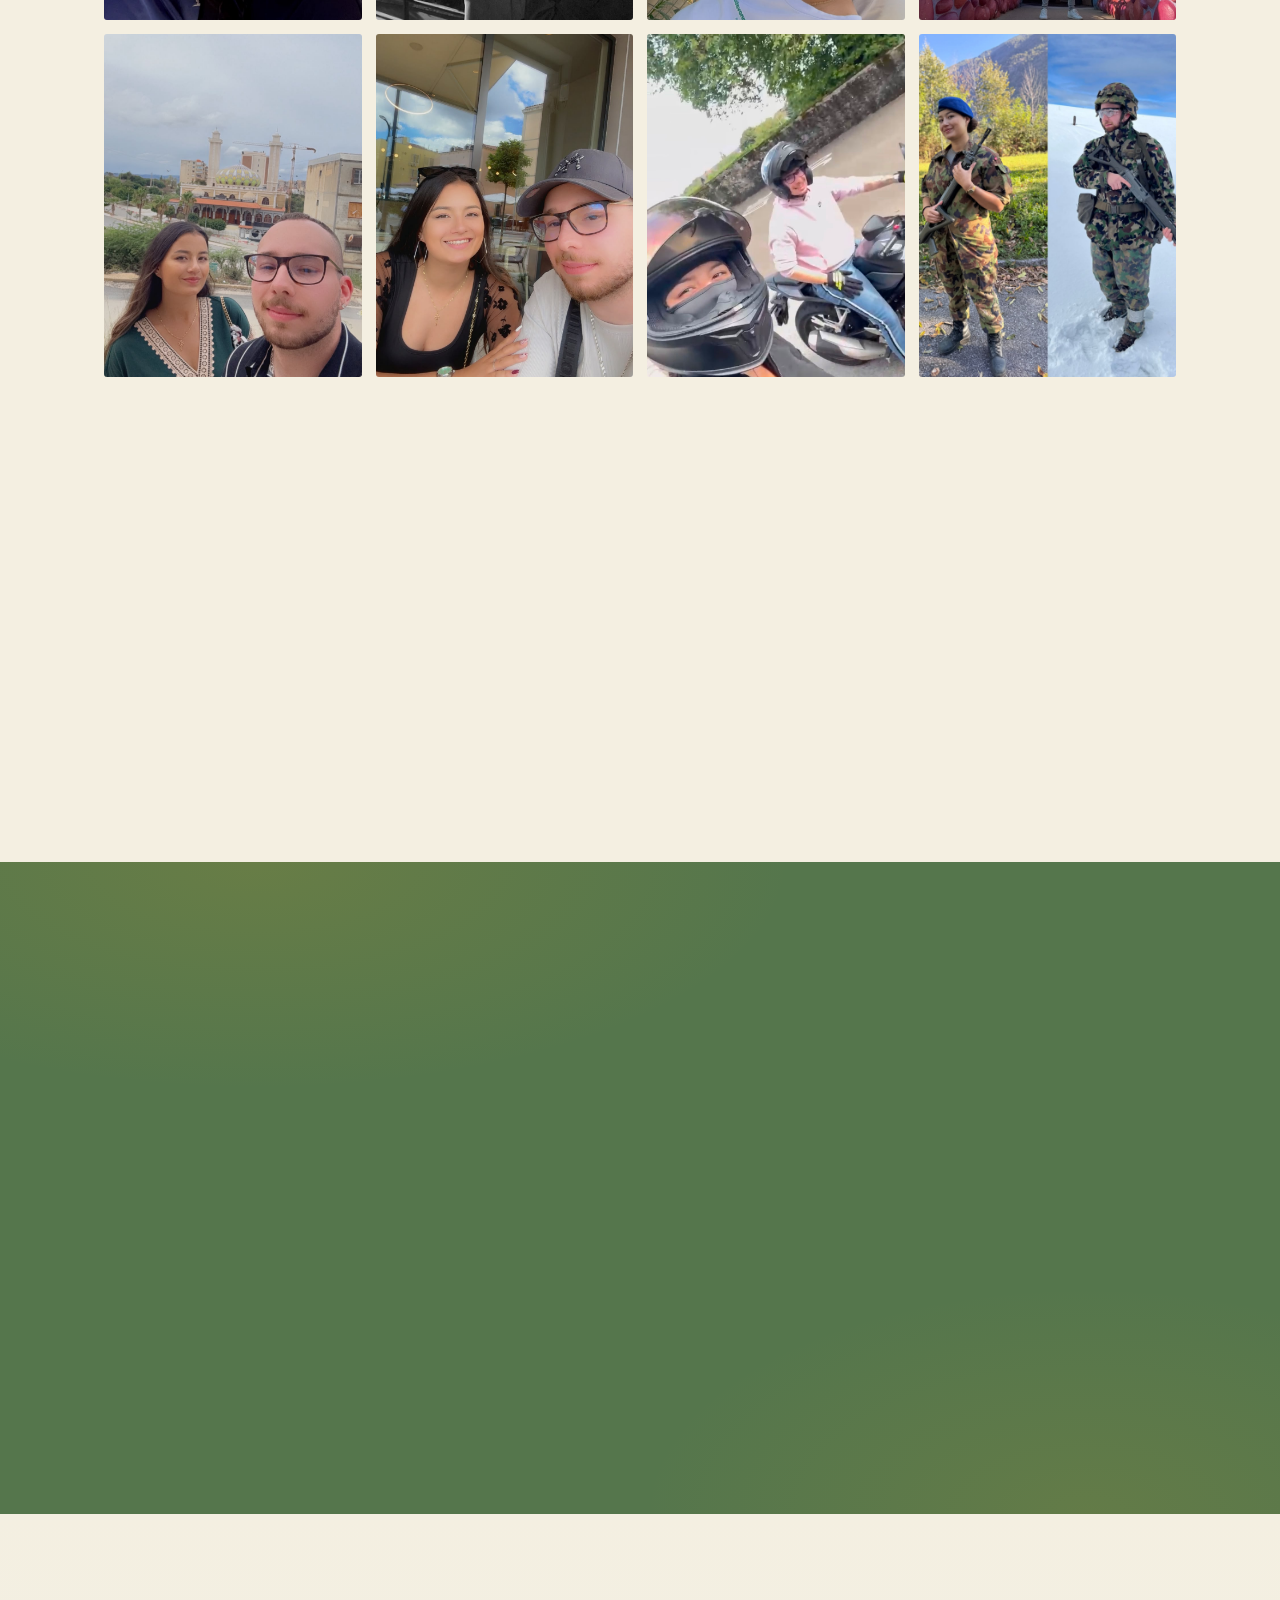
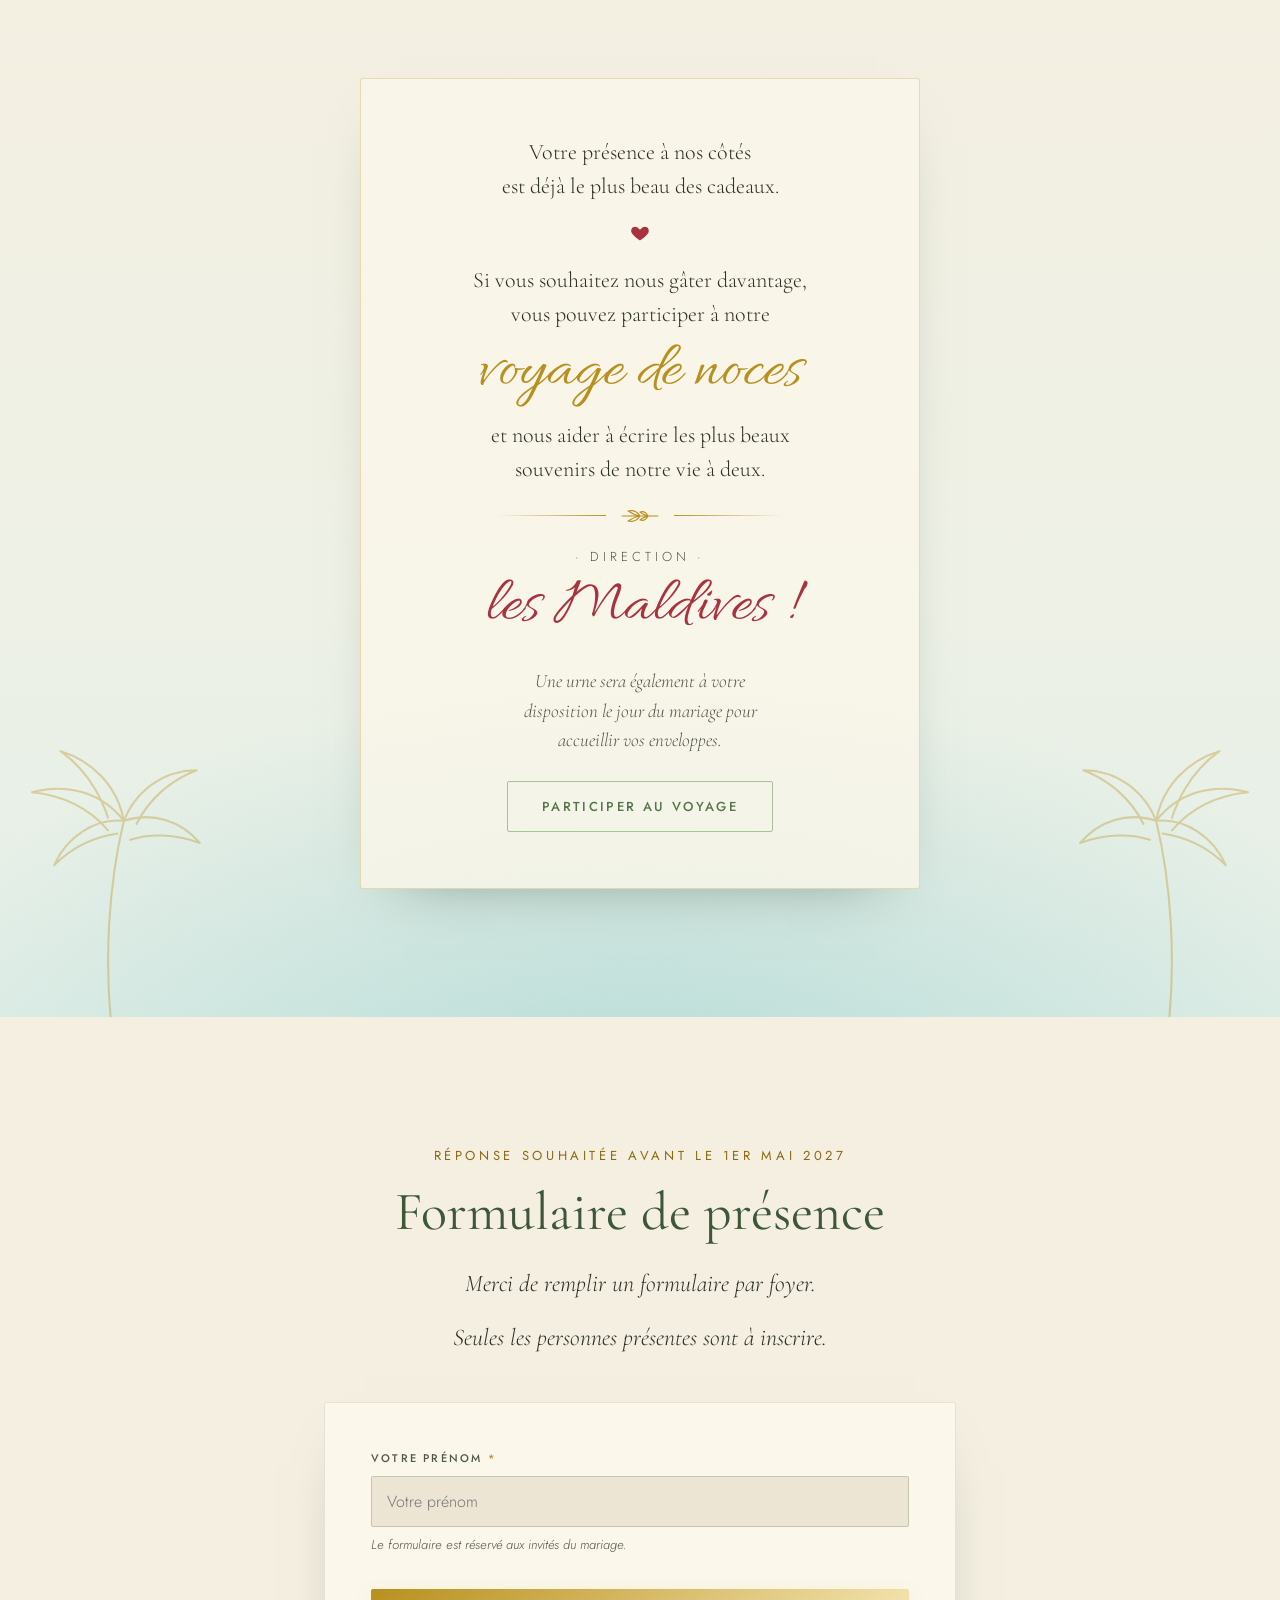
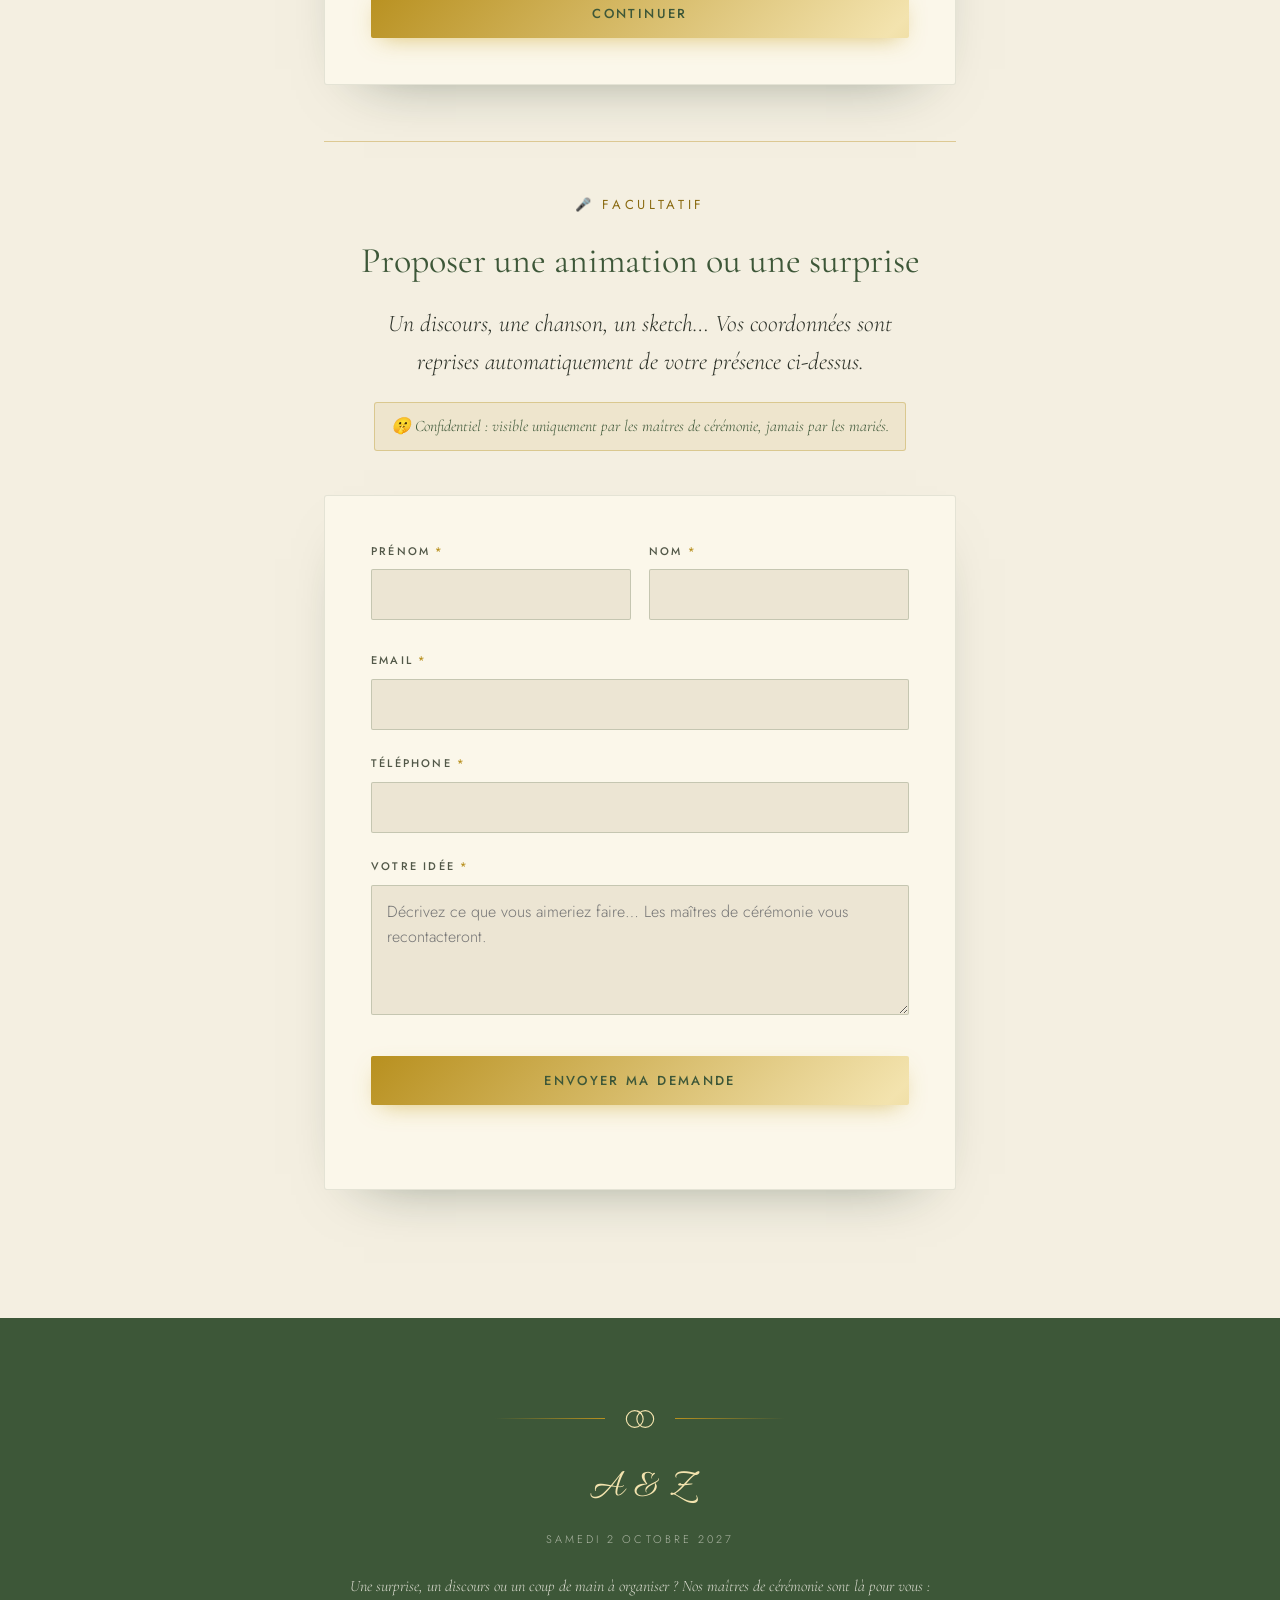
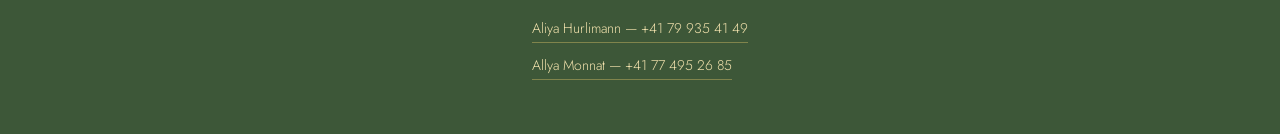
==== commit 7263e439: "Cadeau : mention de l'urne pour les enveloppes Co-Authored-By: Claude Opus 5.5 <noreply@anthropic.co" ====
--- a/index.html
+++ b/index.html
@@ -220,6 +220,8 @@
       <p class="cadeau__direction">· Direction ·</p>
       <p class="cadeau__script cadeau__script--dest">les Maldives !</p>
 
+      <p class="cadeau__urne">Une urne sera également à votre disposition le jour du mariage pour accueillir vos enveloppes.</p>
+
       <!-- Coordonnées bancaires : n'apparaissent que si l'IBAN est rempli dans js/config.js -->
       <div class="cadeau__banque" id="cadeauBanque" hidden>
         <button type="button" class="btn btn--ghost" id="cadeauBtn" aria-expanded="false" aria-controls="cadeauIban">
--- a/css/style.css
+++ b/css/style.css
@@ -624,7 +624,11 @@
 .cadeau__palme--g{left:clamp(-30px,1vw,40px)}
 .cadeau__palme--d{right:clamp(-30px,1vw,40px);transform:scaleX(-1)}
 
-.cadeau__banque{margin-top:30px}
+.cadeau__urne{
+  font-family:var(--serif);font-style:italic;font-size:clamp(17px,2vw,19px);
+  color:var(--gris);line-height:1.55;margin:24px auto 0;max-width:34ch;
+}
+.cadeau__banque{margin-top:26px}
 .iban{margin:22px 0 0;text-align:left;border-top:1px solid rgba(184,144,31,.25)}
 .iban[hidden]{display:none}
 .iban__ligne{display:grid;grid-template-columns:120px 1fr;gap:4px 14px;padding:12px 0;
--- a/css/style.css
+++ b/css/style.css
@@ -624,7 +624,11 @@
 .cadeau__palme--g{left:clamp(-30px,1vw,40px)}
 .cadeau__palme--d{right:clamp(-30px,1vw,40px);transform:scaleX(-1)}
 
-.cadeau__banque{margin-top:30px}
+.cadeau__urne{
+  font-family:var(--serif);font-style:italic;font-size:clamp(17px,2vw,19px);
+  color:var(--gris);line-height:1.55;margin:24px auto 0;max-width:34ch;
+}
+.cadeau__banque{margin-top:26px}
 .iban{margin:22px 0 0;text-align:left;border-top:1px solid rgba(184,144,31,.25)}
 .iban[hidden]{display:none}
 .iban__ligne{display:grid;grid-template-columns:120px 1fr;gap:4px 14px;padding:12px 0;
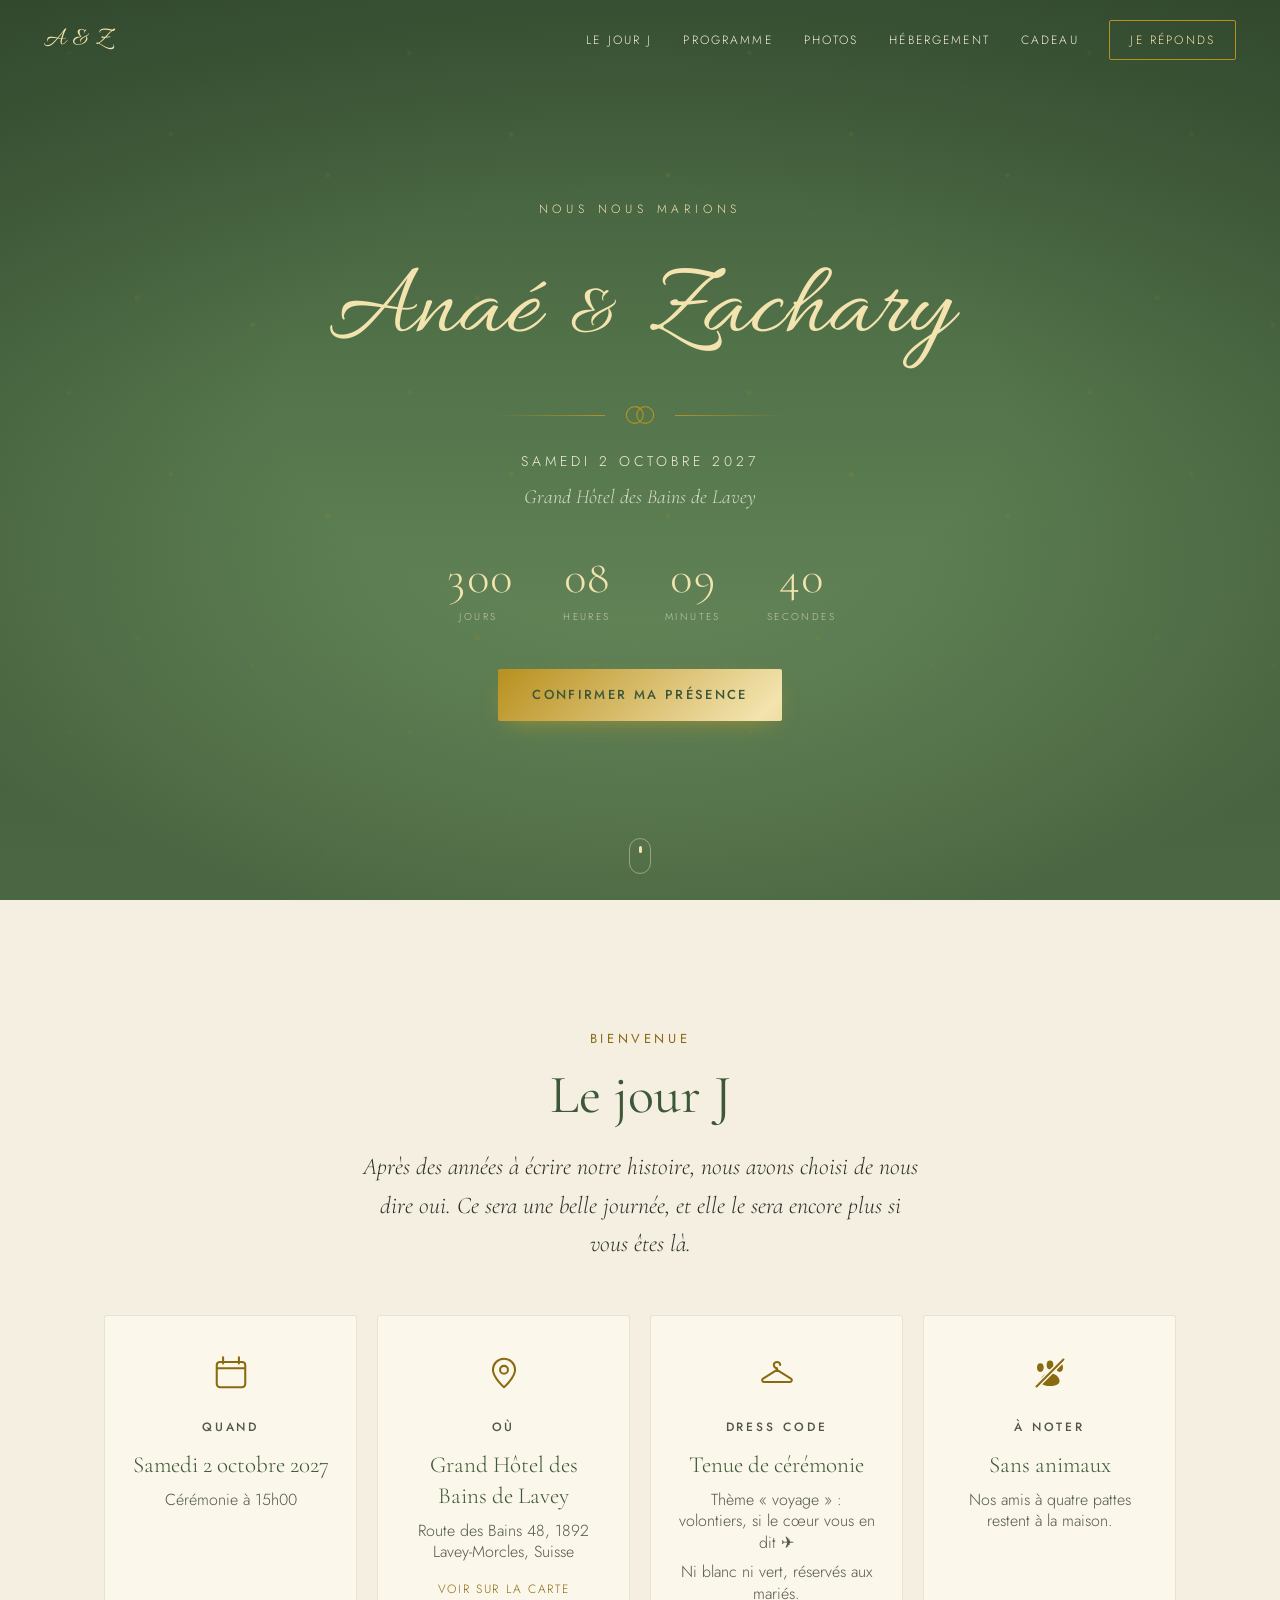
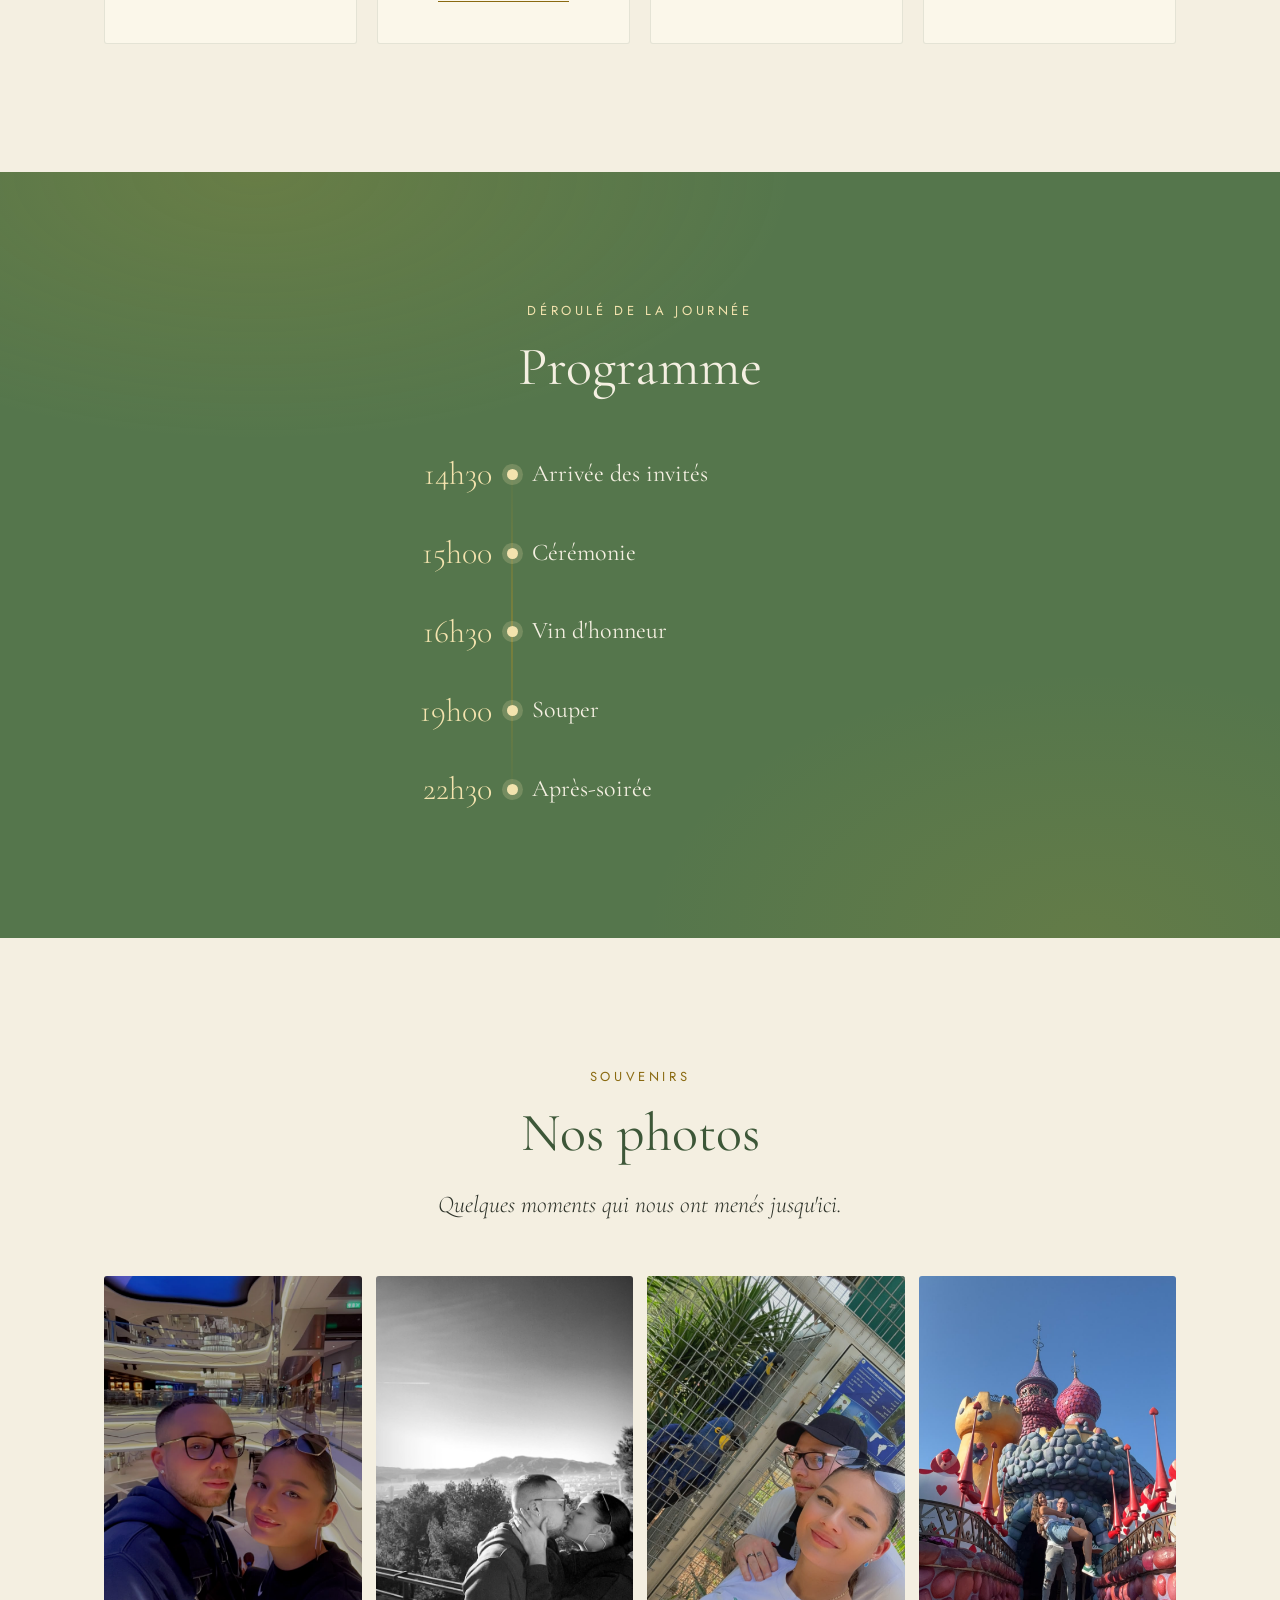
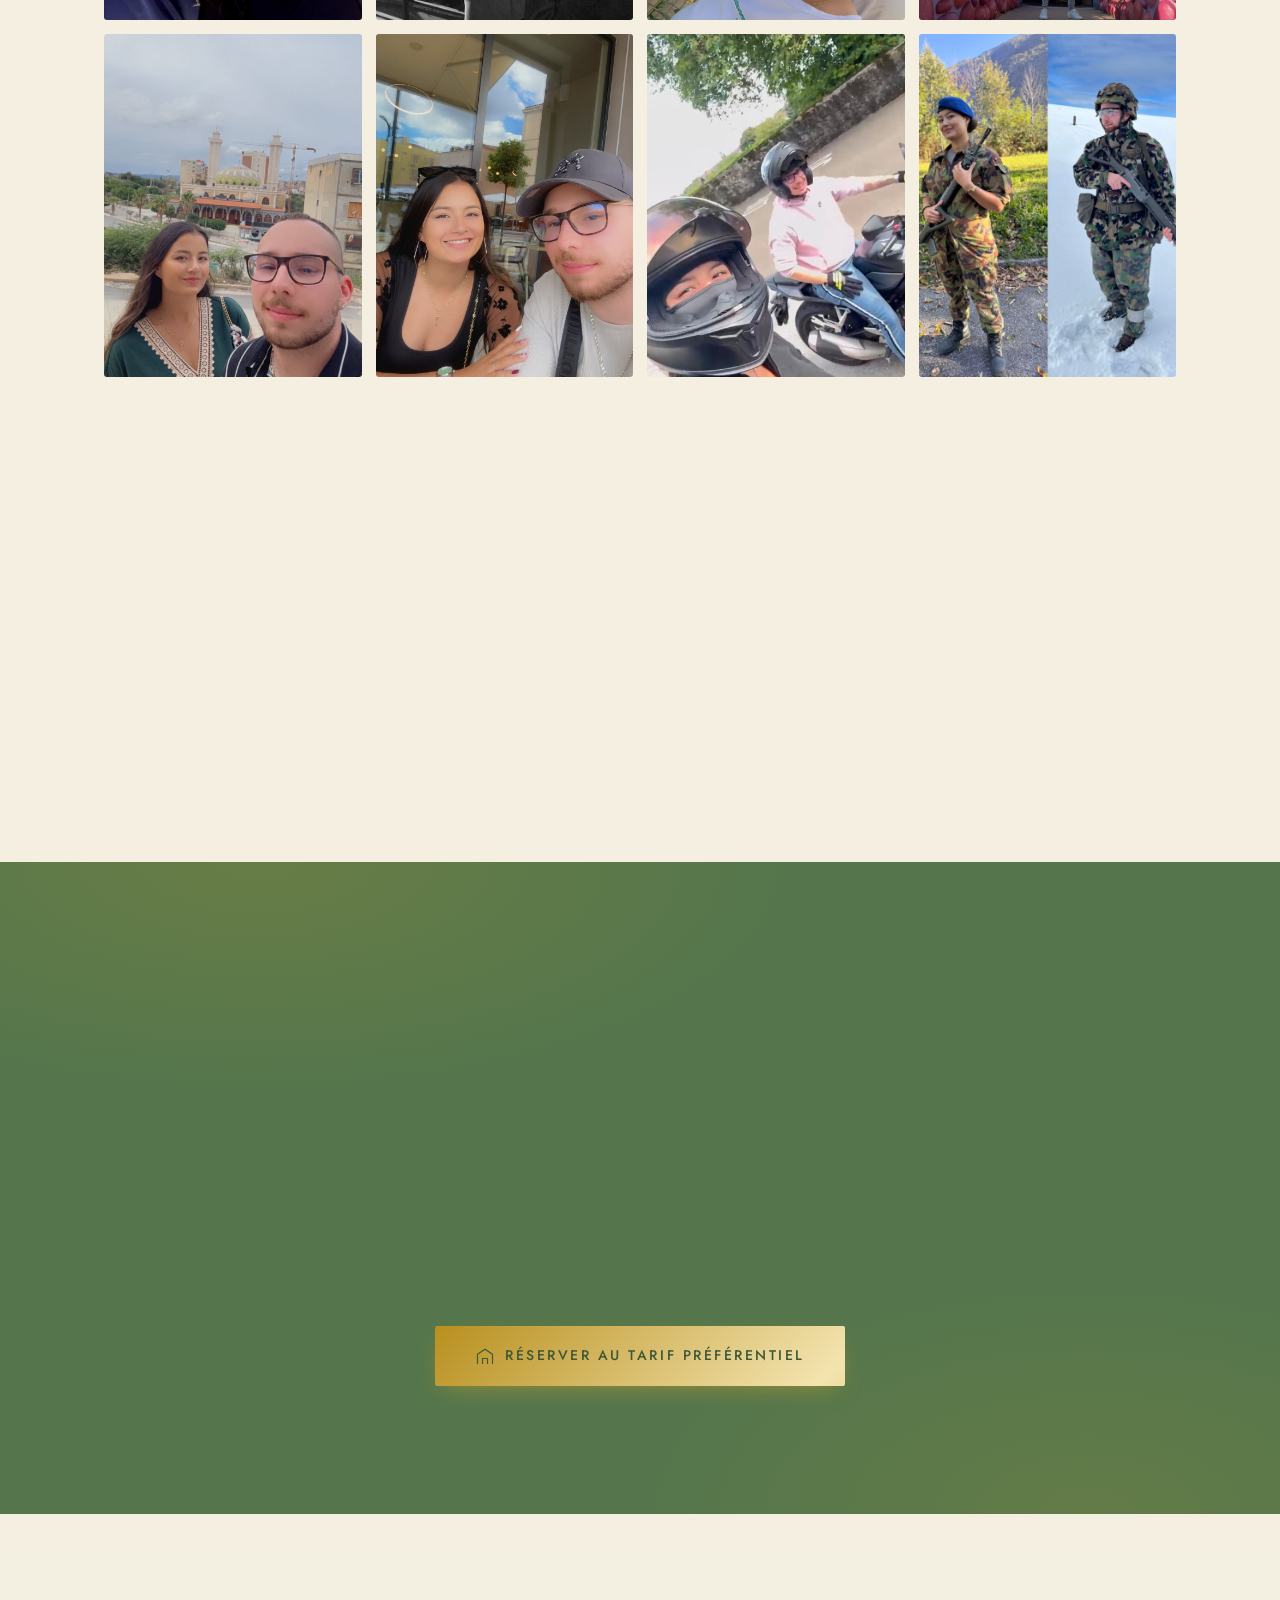
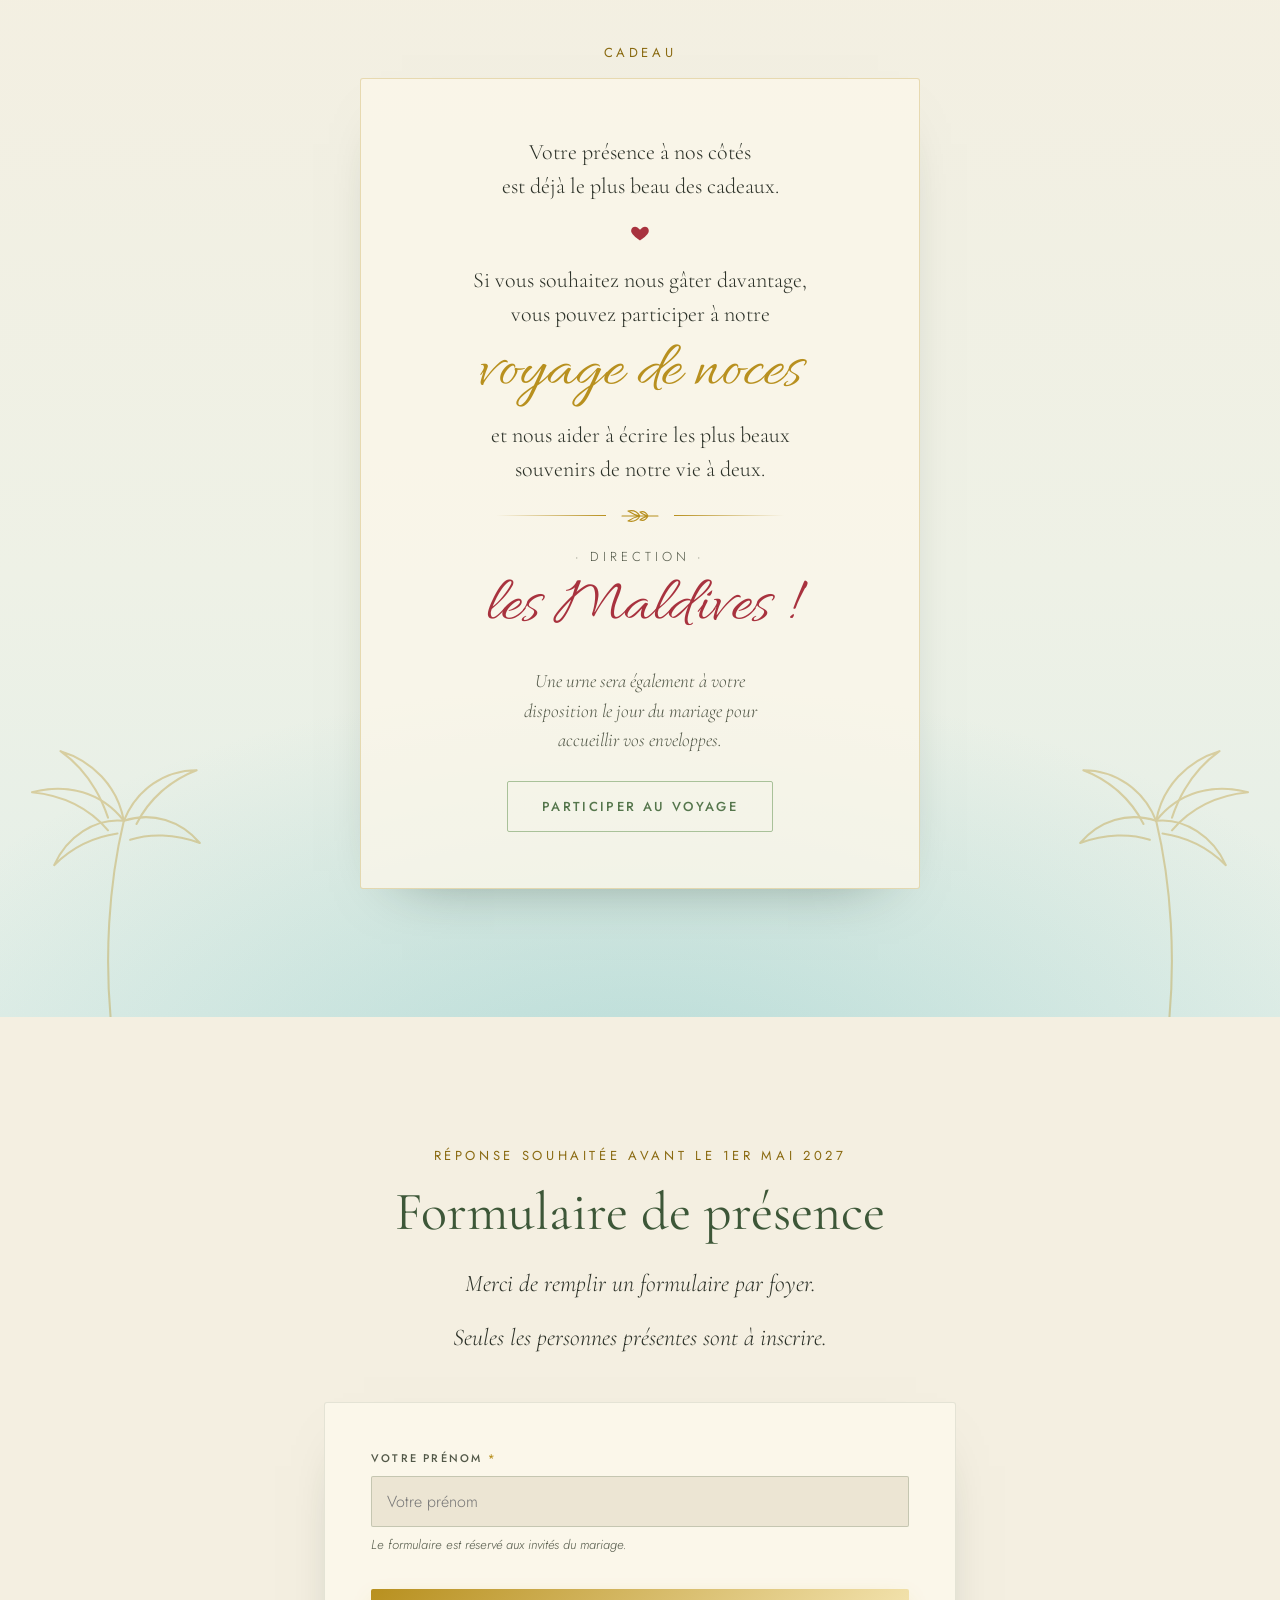
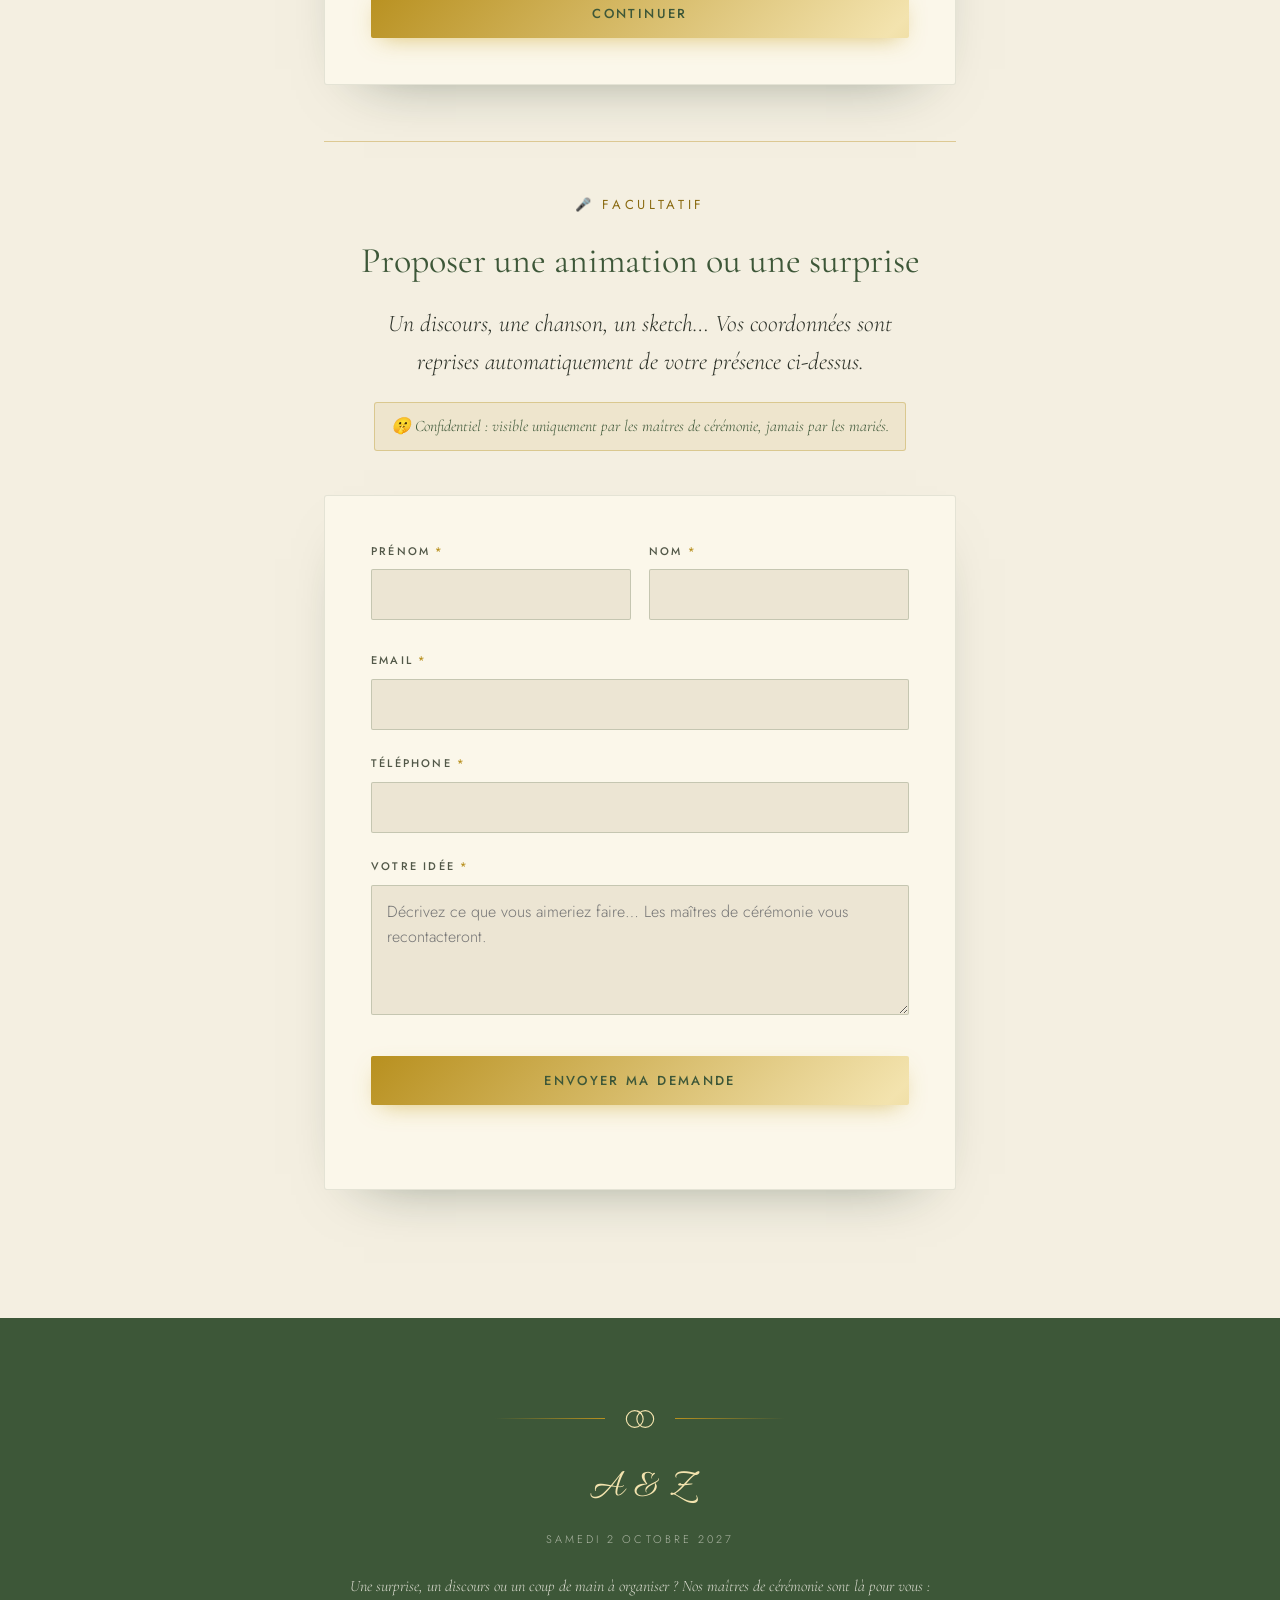
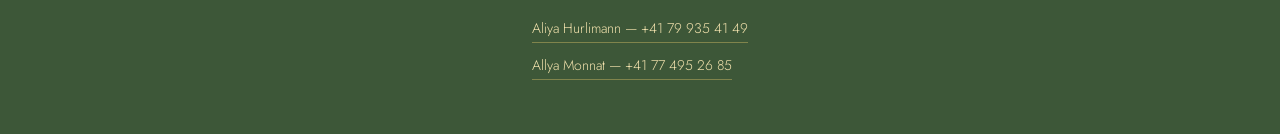
==== commit 3cd9aebc: "Easter egg cochons 🐷 Co-Authored-By: Claude Opus 5.5 <noreply@anthropic.com> Claude-Session: https:/" ====
--- a/index.html
+++ b/index.html
@@ -488,6 +488,7 @@
   var _v = Date.now();
   document.write('<scr' + 'ipt src="js/config.js?v=' + _v + '"><\/scr' + 'ipt>');
   document.write('<scr' + 'ipt src="js/main.js?v=' + _v + '"><\/scr' + 'ipt>');
+  document.write('<scr' + 'ipt src="js/cochon.js?v=' + _v + '"><\/scr' + 'ipt>');
 </script>
 </body>
 </html>
